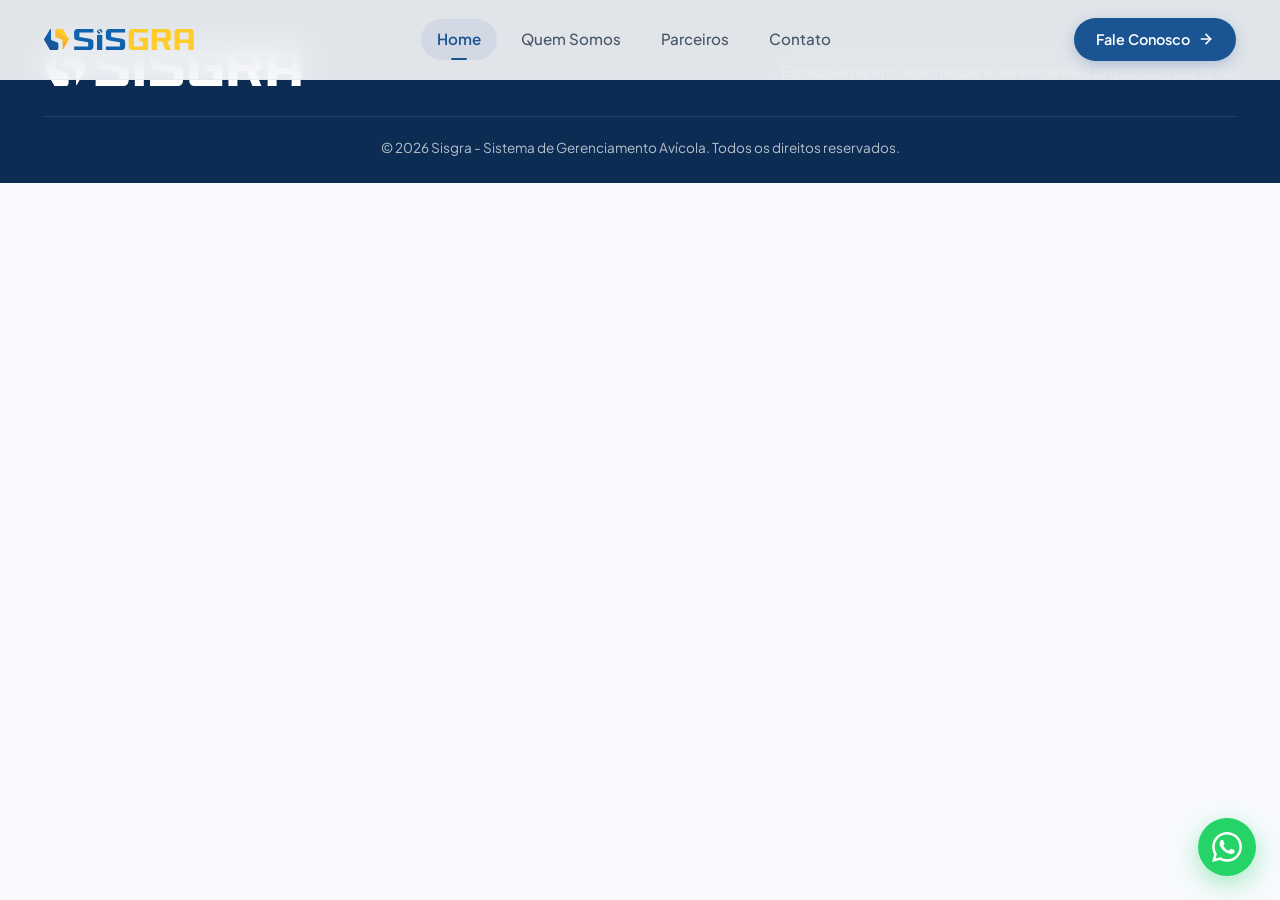
==== index.html @ ee150b65 "feat: initialize landing page with modular HTML sections, CSS styles, and assets" ====
<!DOCTYPE html>
<html lang="pt-BR">
<head>
  <meta charset="UTF-8">
  <meta name="viewport" content="width=device-width, initial-scale=1.0">
  
  <title>SISGRA | Software House - Sistema de Gerenciamento Avícola</title>
  <meta name="description" content="Há mais de 30 anos desenvolvendo soluções de software robustas, ágeis e especializadas para a gestão avícola e agronegócio.">
  
  <!-- Favicons Oficiais -->
  <link rel="icon" href="assets/images/favicon-150x150.png" sizes="32x32" type="image/png">
  <link rel="icon" href="assets/images/favicon-300x300.png" sizes="192x192" type="image/png">
  <link rel="apple-touch-icon" href="assets/images/favicon-300x300.png">
  
  <!-- Open Graph -->
  <meta property="og:title" content="SISGRA | Software House - Gestão Avícola Inteligente">
  <meta property="og:description" content="Sistemas especializados para controle de produção, finanças, NF-e e agronegócio com 30 anos de excelência.">
  <meta property="og:image" content="assets/images/logogrande_1.png">
  <meta property="og:type" content="website">

  <!-- ==========================================================================
       ESTILOS SEPARADOS POR SESSÃO
       ========================================================================== -->
  <link rel="stylesheet" href="css/global.css">
  <link rel="stylesheet" href="css/home.css">
  <link rel="stylesheet" href="css/quem-somos.css">
  <link rel="stylesheet" href="css/parceiros.css">
  <link rel="stylesheet" href="css/contato.css">
</head>
<body>

  <!-- ==========================================================================
       HEADER FIXO COM GLASSMORPHISM & NAVEGAÇÃO SCROLLSPY
       ========================================================================== -->
  <header class="site-header">
    <div class="container nav-container">
      <a href="#home" class="brand-logo" aria-label="Sisgra Início">
        <img src="assets/images/sisgra-2.svg" alt="Sisgra - Sistema de Gerenciamento Avícola">
      </a>

      <!-- Menu Principal (ScrollSpy Ativo) -->
      <nav aria-label="Navegação Principal">
        <ul class="nav-menu">
          <li><a href="#home" class="nav-link active">Home</a></li>
          <li><a href="#quem-somos" class="nav-link">Quem Somos</a></li>
          <li><a href="#parceiros" class="nav-link">Parceiros</a></li>
          <li><a href="#contato" class="nav-link">Contato</a></li>
        </ul>
      </nav>

      <!-- Ação Direta no Header -->
      <div class="nav-actions">
        <a href="#contato" class="btn-header-cta">
          <span>Fale Conosco</span>
          <svg width="16" height="16" viewBox="0 0 24 24" fill="none" stroke="currentColor" stroke-width="2.5" stroke-linecap="round" stroke-linejoin="round"><line x1="5" y1="12" x2="19" y2="12"></line><polyline points="12 5 19 12 12 19"></polyline></svg>
        </a>
      </div>

      <!-- Botão Menu Mobile -->
      <button class="menu-toggle" aria-label="Abrir Menu" aria-expanded="false">
        <span></span>
        <span></span>
        <span></span>
      </button>
    </div>
  </header>

  <!-- ==========================================================================
       AGREGADOR / ROUTER DE SESSÕES
       (O índice atua apenas como agregador. O conteúdo reside exclusivamente em html/)
       ========================================================================== -->
  <main id="router-app">
    <div data-route="home" data-src="html/home.html"></div>
    <div data-route="quem-somos" data-src="html/quem-somos.html"></div>
    <div data-route="parceiros" data-src="html/parceiros.html"></div>
    <div data-route="contato" data-src="html/contato.html"></div>
  </main>

  <!-- ==========================================================================
       FOOTER
       ========================================================================== -->
  <footer class="site-footer">
    <div class="container">
      <div class="footer-top">
        <div class="footer-logo">
          <img src="assets/images/sisgra-2.svg" alt="Sisgra Sistemas">
        </div>
        <div>
          <p>Especialistas em Sistemas para Gerenciamento Avícola desde 1992.</p>
        </div>
      </div>
      <div class="footer-bottom">
        <p>&copy; 2026 Sisgra - Sistema de Gerenciamento Avícola. Todos os direitos reservados.</p>
      </div>
    </div>
  </footer>

  <!-- ==========================================================================
       WIDGET FLUTUANTE WHATSAPP (Nativo & Leve)
       ========================================================================== -->
  <a href="https://wa.me/5514996851290?text=Ol%C3%A1%2C%20gostaria%20de%20saber%20mais%20sobre%20os%20sistemas%20da%20Sisgra!" 
     class="whatsapp-float" 
     target="_blank" 
     rel="noopener noreferrer" 
     aria-label="Falar no WhatsApp">
    <span class="whatsapp-tooltip">Fale com a Sisgra!</span>
    <svg viewBox="0 0 24 24"><path d="M.057 24l1.687-6.163c-1.041-1.804-1.588-3.849-1.587-5.946.003-6.556 5.338-11.891 11.893-11.891 3.181.001 6.167 1.24 8.413 3.488 2.245 2.248 3.481 5.236 3.48 8.414-.003 6.557-5.338 11.892-11.893 11.892-1.99-.001-3.951-.5-5.688-1.448l-6.305 1.654zm6.597-3.807c1.676.995 3.276 1.591 5.392 1.592 5.448 0 9.886-4.434 9.889-9.885.002-5.462-4.415-9.89-9.881-9.892-5.452 0-9.887 4.434-9.889 9.884-.001 2.225.651 3.891 1.746 5.634l-.999 3.648 3.742-.981zm11.387-5.464c-.074-.124-.272-.198-.57-.347-.297-.149-1.758-.868-2.031-.967-.272-.099-.47-.149-.669.149-.198.297-.768.967-.941 1.165-.173.198-.347.223-.644.074-.297-.149-1.255-.462-2.39-1.475-.883-.788-1.48-1.761-1.653-2.059-.173-.297-.018-.458.13-.606.134-.133.297-.347.446-.521.151-.172.2-.296.3-.495.099-.198.05-.372-.025-.521-.075-.148-.669-1.611-.916-2.206-.242-.579-.487-.501-.669-.51l-.57-.01c-.198 0-.52.074-.792.372s-1.04 1.016-1.04 2.479 1.065 2.876 1.213 3.074c.149.198 2.095 3.2 5.076 4.487.709.306 1.263.489 1.694.626.712.226 1.36.194 1.872.118.571-.085 1.758-.719 2.006-1.413.248-.695.248-1.29.173-1.414z"/></svg>
  </a>

  <!-- Script Agregador & Router Modular -->
  <script src="js/main.js"></script>
</body>
</html>
---- css/global.css ----
/* ==========================================================================
   SISGRA - CSS GLOBAL (Design System, Header, Footer, Utilitários)
   ========================================================================== */

@import url('https://fonts.googleapis.com/css2?family=Plus+Jakarta+Sans:wght@300;400;500;600;700;800&display=swap');

:root {
  /* Cores Oficiais Sisgra */
  --color-primary: #1A5493;
  --color-primary-dark: #0D2C54;
  --color-primary-light: #2575c7;
  --color-primary-soft: rgba(26, 84, 147, 0.08);
  --color-accent: #0088FF;
  --color-accent-glow: rgba(0, 136, 255, 0.25);
  
  /* Neutras */
  --color-bg: #F8FAFD;
  --color-bg-card: #FFFFFF;
  --color-bg-alt: #F1F5F9;
  --color-text-main: #0F172A;
  --color-text-muted: #475569;
  --color-text-light: #64748B;
  --color-border: #E2E8F0;
  --color-border-hover: #CBD5E1;

  /* Sucesso e Ações */
  --color-whatsapp: #25D366;
  --color-whatsapp-hover: #20BA5A;

  /* Tipografia & Espaçamento */
  --font-main: 'Plus Jakarta Sans', -apple-system, BlinkMacSystemFont, "Segoe UI", Roboto, sans-serif;
  --header-height: 80px;
  --radius-sm: 8px;
  --radius-md: 14px;
  --radius-lg: 20px;
  --radius-full: 9999px;

  /* Sombras */
  --shadow-sm: 0 2px 4px rgba(15, 23, 42, 0.04);
  --shadow-md: 0 8px 24px -4px rgba(15, 23, 42, 0.08), 0 2px 6px -1px rgba(15, 23, 42, 0.04);
  --shadow-lg: 0 20px 40px -8px rgba(13, 44, 84, 0.12), 0 4px 12px -2px rgba(13, 44, 84, 0.06);
  --shadow-hover: 0 24px 48px -12px rgba(26, 84, 147, 0.18);

  --transition: all 0.3s cubic-bezier(0.16, 1, 0.3, 1);
}

*, *::before, *::after {
  margin: 0;
  padding: 0;
  box-sizing: border-box;
}

html {
  scroll-behavior: smooth;
  font-family: var(--font-main);
  background-color: var(--color-bg);
  color: var(--color-text-main);
  -webkit-font-smoothing: antialiased;
  -moz-osx-font-smoothing: grayscale;
}

body {
  line-height: 1.6;
  overflow-x: hidden;
  position: relative;
  width: 100%;
}

.container {
  width: 100%;
  max-width: 1240px;
  margin: 0 auto;
  padding: 0 24px;
}

section[id] {
  scroll-margin-top: calc(var(--header-height) + 16px);
}

.section {
  padding: clamp(60px, 8vw, 100px) 0;
  position: relative;
}

.section-alt {
  background-color: var(--color-bg-alt);
}

.section-header {
  text-align: center;
  max-width: 680px;
  margin: 0 auto clamp(36px, 6vw, 60px);
}

.section-tag {
  display: inline-block;
  font-size: 0.85rem;
  font-weight: 700;
  color: var(--color-primary);
  text-transform: uppercase;
  letter-spacing: 0.08em;
  margin-bottom: 12px;
}

.section-title {
  font-size: clamp(1.8rem, 4vw, 2.5rem);
  font-weight: 800;
  color: var(--color-primary-dark);
  line-height: 1.2;
  margin-bottom: 16px;
  letter-spacing: -0.01em;
  word-break: break-word;
}

.section-subtitle {
  font-size: clamp(0.95rem, 2vw, 1.1rem);
  color: var(--color-text-muted);
}

/* Botões Globais */
.btn {
  display: inline-flex;
  align-items: center;
  justify-content: center;
  gap: 10px;
  padding: 14px 28px;
  font-size: 1rem;
  font-weight: 600;
  border-radius: var(--radius-md);
  text-decoration: none;
  cursor: pointer;
  transition: var(--transition);
  border: none;
}

.btn-primary {
  background: linear-gradient(135deg, var(--color-primary) 0%, var(--color-primary-light) 100%);
  color: #fff;
  box-shadow: 0 10px 24px -4px rgba(26, 84, 147, 0.4);
}

.btn-primary:hover {
  transform: translateY(-2px);
  box-shadow: 0 14px 30px -4px rgba(26, 84, 147, 0.5);
}

.btn-secondary {
  background: #FFFFFF;
  color: var(--color-primary-dark);
  border: 1px solid var(--color-border);
  box-shadow: var(--shadow-sm);
}

.btn-secondary:hover {
  border-color: var(--color-primary);
  color: var(--color-primary);
  transform: translateY(-2px);
  box-shadow: var(--shadow-md);
}

/* Header & Navbar Fixa */
.site-header {
  position: fixed;
  top: 0;
  left: 0;
  right: 0;
  height: var(--header-height);
  background: rgba(255, 255, 255, 0.88);
  backdrop-filter: blur(16px);
  -webkit-backdrop-filter: blur(16px);
  border-bottom: 1px solid rgba(226, 232, 240, 0.8);
  z-index: 1000;
  transition: var(--transition);
}

.site-header.scrolled {
  box-shadow: 0 8px 30px rgba(13, 44, 84, 0.08);
  background: rgba(255, 255, 255, 0.96);
}

.nav-container {
  display: flex;
  align-items: center;
  justify-content: space-between;
  height: 100%;
}

.brand-logo {
  display: flex;
  align-items: center;
  text-decoration: none;
  gap: 12px;
}

.brand-logo img {
  height: 40px;
  width: auto;
  max-width: 150px;
  object-fit: contain;
  transition: transform 0.2s ease;
}

.brand-logo:hover img {
  transform: scale(1.02);
}

.nav-menu {
  display: flex;
  align-items: center;
  list-style: none;
  gap: 8px;
}

.nav-link {
  display: block;
  padding: 8px 16px;
  font-size: 0.95rem;
  font-weight: 500;
  color: var(--color-text-muted);
  text-decoration: none;
  border-radius: var(--radius-full);
  transition: var(--transition);
  position: relative;
}

.nav-link:hover {
  color: var(--color-primary);
  background: var(--color-primary-soft);
}

.nav-link.active {
  color: var(--color-primary);
  background: var(--color-primary-soft);
  font-weight: 600;
}

.nav-link.active::after {
  content: '';
  position: absolute;
  bottom: 0px;
  left: 50%;
  transform: translateX(-50%);
  width: 16px;
  height: 2px;
  background: var(--color-primary);
  border-radius: 2px;
}

.nav-actions {
  display: flex;
  align-items: center;
  gap: 16px;
}

.btn-header-cta {
  display: inline-flex;
  align-items: center;
  gap: 8px;
  padding: 10px 22px;
  background: var(--color-primary);
  color: #fff;
  font-size: 0.9rem;
  font-weight: 600;
  text-decoration: none;
  border-radius: var(--radius-full);
  box-shadow: 0 4px 14px rgba(26, 84, 147, 0.25);
  transition: var(--transition);
}

.btn-header-cta:hover {
  background: var(--color-primary-dark);
  transform: translateY(-1px);
  box-shadow: 0 6px 20px rgba(26, 84, 147, 0.35);
}

/* Menu Toggle Mobile */
.menu-toggle {
  display: none;
  background: transparent;
  border: none;
  cursor: pointer;
  padding: 8px;
  flex-direction: column;
  gap: 5px;
  z-index: 1001;
}

.menu-toggle span {
  display: block;
  width: 24px;
  height: 2.5px;
  background-color: var(--color-primary-dark);
  border-radius: 2px;
  transition: var(--transition);
}

.menu-toggle.open span:nth-child(1) {
  transform: translateY(7.5px) rotate(45deg);
}
.menu-toggle.open span:nth-child(2) {
  opacity: 0;
}
.menu-toggle.open span:nth-child(3) {
  transform: translateY(-7.5px) rotate(-45deg);
}

/* Footer */
.site-footer {
  background: var(--color-primary-dark);
  color: rgba(255, 255, 255, 0.7);
  padding: 50px 0 24px;
  font-size: 0.9rem;
}

.footer-top {
  display: flex;
  flex-wrap: wrap;
  align-items: center;
  justify-content: space-between;
  padding-bottom: 24px;
  border-bottom: 1px solid rgba(255, 255, 255, 0.1);
  gap: 20px;
}

.footer-logo img {
  height: 36px;
  width: auto;
  filter: brightness(0) invert(1);
}

.footer-bottom {
  text-align: center;
  padding-top: 20px;
  font-size: 0.85rem;
}

/* Widget WhatsApp Flutuante */
.whatsapp-float {
  position: fixed;
  bottom: 24px;
  right: 24px;
  width: 58px;
  height: 58px;
  background-color: var(--color-whatsapp);
  color: #FFFFFF;
  border-radius: 50%;
  display: flex;
  align-items: center;
  justify-content: center;
  box-shadow: 0 8px 25px rgba(37, 211, 102, 0.4);
  z-index: 999;
  text-decoration: none;
  transition: var(--transition);
}

.whatsapp-float:hover {
  background-color: var(--color-whatsapp-hover);
  transform: scale(1.08) translateY(-2px);
  box-shadow: 0 12px 30px rgba(37, 211, 102, 0.5);
}

.whatsapp-float svg {
  width: 30px;
  height: 30px;
  fill: currentColor;
}

.whatsapp-tooltip {
  position: absolute;
  right: 70px;
  background: #FFFFFF;
  color: var(--color-text-main);
  padding: 8px 14px;
  border-radius: var(--radius-sm);
  font-size: 0.8rem;
  font-weight: 600;
  box-shadow: var(--shadow-md);
  white-space: nowrap;
  pointer-events: none;
  opacity: 0;
  transform: translateX(10px);
  transition: var(--transition);
}

.whatsapp-float:hover .whatsapp-tooltip {
  opacity: 1;
  transform: translateX(0);
}

/* Responsividade Global Header/Footer */
@media (max-width: 768px) {
  :root {
    --header-height: 70px;
  }
  .container {
    padding: 0 18px;
  }
  .menu-toggle {
    display: flex;
  }
  .nav-menu {
    position: fixed;
    top: var(--header-height);
    left: 0;
    right: 0;
    background: rgba(255, 255, 255, 0.98);
    backdrop-filter: blur(16px);
    -webkit-backdrop-filter: blur(16px);
    flex-direction: column;
    padding: 20px;
    box-shadow: var(--shadow-lg);
    border-bottom: 1px solid var(--color-border);
    transform: translateY(-150%);
    opacity: 0;
    pointer-events: none;
    transition: var(--transition);
  }
  .nav-menu.open {
    transform: translateY(0);
    opacity: 1;
    pointer-events: all;
  }
  .nav-link {
    width: 100%;
    text-align: center;
    padding: 12px;
    font-size: 1.05rem;
  }
  .nav-actions {
    display: none;
  }
  .footer-top {
    flex-direction: column;
    text-align: center;
    gap: 16px;
  }
}

@media (max-width: 480px) {
  .container {
    padding: 0 14px;
  }
  .whatsapp-float {
    width: 50px;
    height: 50px;
    bottom: 18px;
    right: 18px;
  }
  .whatsapp-float svg {
    width: 26px;
    height: 26px;
  }
  .whatsapp-tooltip {
    display: none;
  }
}
---- css/home.css ----
/* ==========================================================================
   SISGRA - SEÇÃO HOME / HERO (css/home.css)
   ========================================================================== */

.hero-section {
  position: relative;
  min-height: calc(100vh - var(--header-height));
  margin-top: var(--header-height);
  padding: 80px 0 100px;
  display: flex;
  align-items: center;
  background: 
    radial-gradient(circle at 10% 20%, rgba(26, 84, 147, 0.06) 0%, transparent 40%),
    radial-gradient(circle at 90% 80%, rgba(0, 136, 255, 0.05) 0%, transparent 50%),
    var(--color-bg);
  overflow: hidden;
}

.hero-grid {
  display: grid;
  grid-template-columns: 1.15fr 0.85fr;
  align-items: center;
  gap: 50px;
}

.hero-badge {
  display: inline-flex;
  align-items: center;
  gap: 8px;
  padding: 6px 16px;
  background: var(--color-primary-soft);
  border: 1px solid rgba(26, 84, 147, 0.15);
  border-radius: var(--radius-full);
  color: var(--color-primary);
  font-size: 0.85rem;
  font-weight: 600;
  margin-bottom: 24px;
}

.badge-dot {
  width: 8px;
  height: 8px;
  background: var(--color-accent);
  border-radius: 50%;
  box-shadow: 0 0 0 3px rgba(0, 136, 255, 0.3);
  animation: pulse-dot 2s infinite;
  flex-shrink: 0;
}

@keyframes pulse-dot {
  0% { transform: scale(0.95); box-shadow: 0 0 0 0 rgba(0, 136, 255, 0.5); }
  70% { transform: scale(1); box-shadow: 0 0 0 6px rgba(0, 136, 255, 0); }
  100% { transform: scale(0.95); box-shadow: 0 0 0 0 rgba(0, 136, 255, 0); }
}

.hero-title {
  font-size: clamp(2.2rem, 5vw, 3.5rem);
  font-weight: 800;
  line-height: 1.15;
  color: var(--color-primary-dark);
  margin-bottom: 20px;
  letter-spacing: -0.02em;
  word-break: break-word;
}

.hero-title .gradient-text {
  background: linear-gradient(135deg, var(--color-primary) 0%, var(--color-accent) 100%);
  -webkit-background-clip: text;
  -webkit-text-fill-color: transparent;
}

.hero-description {
  font-size: clamp(1rem, 2vw, 1.2rem);
  color: var(--color-text-muted);
  margin-bottom: 36px;
  max-width: 560px;
}

.hero-actions {
  display: flex;
  flex-wrap: wrap;
  align-items: center;
  gap: 16px;
  margin-bottom: 48px;
}

/* Stats no Hero */
.hero-stats {
  display: flex;
  align-items: center;
  gap: 36px;
  padding-top: 30px;
  border-top: 1px solid var(--color-border);
}

.stat-item {
  display: flex;
  flex-direction: column;
}

.stat-number {
  font-size: clamp(1.8rem, 3.5vw, 2.2rem);
  font-weight: 800;
  color: var(--color-primary);
  line-height: 1;
}

.stat-label {
  font-size: 0.85rem;
  color: var(--color-text-light);
  margin-top: 6px;
  font-weight: 500;
}

/* Hero Visual / Card Tecnológico */
.hero-visual {
  position: relative;
  display: flex;
  justify-content: center;
  width: 100%;
}

.hero-main-card {
  position: relative;
  background: #FFFFFF;
  border-radius: var(--radius-lg);
  padding: 24px;
  box-shadow: var(--shadow-lg);
  border: 1px solid var(--color-border);
  width: 100%;
  max-width: 480px;
  overflow: visible;
  transition: var(--transition);
}

.hero-main-card:hover {
  transform: translateY(-4px);
  box-shadow: var(--shadow-hover);
}

.card-header-bar {
  display: flex;
  align-items: center;
  justify-content: space-between;
  margin-bottom: 20px;
  padding-bottom: 14px;
  border-bottom: 1px solid var(--color-border);
}

.window-dots {
  display: flex;
  gap: 6px;
}

.window-dots span {
  width: 10px;
  height: 10px;
  border-radius: 50%;
  background: #E2E8F0;
}

.window-dots span:nth-child(1) { background: #FF5F56; }
.window-dots span:nth-child(2) { background: #FFBD2E; }
.window-dots span:nth-child(3) { background: #27C93F; }

.card-status-tag {
  font-size: 0.75rem;
  font-weight: 600;
  color: #10B981;
  background: rgba(16, 185, 129, 0.1);
  padding: 4px 10px;
  border-radius: var(--radius-full);
}

.card-content-preview {
  position: relative;
  border-radius: var(--radius-md);
  overflow: hidden;
  background: var(--color-primary-dark);
}

.card-content-preview img {
  width: 100%;
  height: auto;
  display: block;
  object-fit: cover;
  opacity: 0.95;
}

.card-floating-badge {
  position: absolute;
  bottom: -15px;
  right: -15px;
  background: #FFFFFF;
  border-radius: var(--radius-md);
  padding: 14px 20px;
  display: flex;
  align-items: center;
  gap: 12px;
  box-shadow: var(--shadow-md);
  border: 1px solid var(--color-border);
  z-index: 10;
}

.floating-icon {
  width: 40px;
  height: 40px;
  background: var(--color-primary-soft);
  color: var(--color-primary);
  display: flex;
  align-items: center;
  justify-content: center;
  border-radius: 10px;
  font-size: 1.2rem;
  flex-shrink: 0;
}

.floating-text strong {
  display: block;
  font-size: 0.9rem;
  color: var(--color-primary-dark);
}

.floating-text span {
  font-size: 0.75rem;
  color: var(--color-text-light);
}

/* Responsividade Home */
@media (max-width: 992px) {
  .hero-grid {
    grid-template-columns: 1fr;
    text-align: center;
    gap: 40px;
  }
  .hero-badge {
    margin-left: auto;
    margin-right: auto;
  }
  .hero-description {
    margin: 0 auto 32px;
  }
  .hero-actions {
    justify-content: center;
  }
  .hero-stats {
    justify-content: center;
  }
}

@media (max-width: 768px) {
  .hero-section {
    padding: 40px 0 60px;
  }
}

@media (max-width: 480px) {
  .hero-section {
    padding: 30px 0 50px;
  }
  .hero-title {
    font-size: 1.95rem;
  }
  .hero-badge {
    font-size: 0.78rem;
    padding: 5px 12px;
  }
  .hero-actions {
    flex-direction: column;
    width: 100%;
  }
  .hero-actions .btn {
    width: 100%;
  }
  .hero-stats {
    display: grid;
    grid-template-columns: 1fr 1fr;
    gap: 20px;
    padding-top: 24px;
  }
  .hero-stats .stat-item:nth-child(3) {
    grid-column: span 2;
  }
  .hero-main-card {
    padding: 16px;
  }
  .card-floating-badge {
    position: static;
    margin-top: 14px;
    width: 100%;
    box-shadow: var(--shadow-sm);
  }
}
---- css/quem-somos.css ----
/* ==========================================================================
   SISGRA - SEÇÃO QUEM SOMOS & TIMELINE (css/quem-somos.css)
   ========================================================================== */

.about-grid {
  display: grid;
  grid-template-columns: 1fr 1fr;
  align-items: center;
  gap: clamp(30px, 5vw, 60px);
  margin-bottom: clamp(40px, 6vw, 60px);
}

.about-image-wrapper {
  position: relative;
  width: 100%;
}

.about-image-card {
  position: relative;
  border-radius: var(--radius-lg);
  overflow: hidden;
  box-shadow: var(--shadow-lg);
  border: 4px solid #FFFFFF;
}

.about-image-card img {
  width: 100%;
  height: 480px;
  max-height: 500px;
  object-fit: cover;
  display: block;
}

.about-image-caption {
  position: absolute;
  bottom: 0;
  left: 0;
  right: 0;
  padding: 20px;
  background: linear-gradient(to top, rgba(13, 44, 84, 0.95), transparent);
  color: #fff;
  font-size: 0.85rem;
}

.about-text-content h3 {
  font-size: clamp(1.4rem, 3vw, 1.8rem);
  font-weight: 700;
  color: var(--color-primary-dark);
  margin-bottom: 20px;
}

.about-text-content p {
  color: var(--color-text-muted);
  font-size: 1.05rem;
  margin-bottom: 18px;
}

/* Timeline Interativa / Histórica */
.timeline-title {
  font-size: clamp(1.3rem, 3vw, 1.6rem);
  font-weight: 700;
  color: var(--color-primary-dark);
  margin-bottom: 36px;
  text-align: center;
}

.timeline-container {
  position: relative;
  max-width: 900px;
  margin: 0 auto;
  padding: 20px 0;
}

.timeline-container::before {
  content: '';
  position: absolute;
  top: 0;
  bottom: 0;
  left: 50%;
  transform: translateX(-50%);
  width: 3px;
  background: linear-gradient(to bottom, var(--color-primary), var(--color-accent));
}

.timeline-item {
  position: relative;
  width: 50%;
  padding: 20px 40px;
}

.timeline-item:nth-child(odd) {
  left: 0;
  text-align: right;
}

.timeline-item:nth-child(even) {
  left: 50%;
  text-align: left;
}

.timeline-dot {
  position: absolute;
  top: 30px;
  width: 18px;
  height: 18px;
  background: #FFFFFF;
  border: 4px solid var(--color-primary);
  border-radius: 50%;
  z-index: 2;
  box-shadow: 0 0 0 4px var(--color-primary-soft);
}

.timeline-item:nth-child(odd) .timeline-dot {
  right: -9px;
}

.timeline-item:nth-child(even) .timeline-dot {
  left: -9px;
}

.timeline-card {
  background: #FFFFFF;
  padding: 24px;
  border-radius: var(--radius-md);
  box-shadow: var(--shadow-md);
  border: 1px solid var(--color-border);
  transition: var(--transition);
}

.timeline-card:hover {
  transform: translateY(-3px);
  border-color: var(--color-primary-light);
  box-shadow: var(--shadow-hover);
}

.timeline-year {
  display: inline-block;
  font-weight: 800;
  font-size: 0.9rem;
  color: var(--color-primary);
  background: var(--color-primary-soft);
  padding: 4px 12px;
  border-radius: var(--radius-full);
  margin-bottom: 10px;
}

.badge-new {
  display: inline-block;
  font-size: 0.75rem;
  font-weight: 700;
  color: #FFFFFF;
  background: linear-gradient(135deg, #0088FF, #1A5493);
  padding: 3px 10px;
  border-radius: var(--radius-full);
  margin-left: 6px;
  text-transform: uppercase;
  letter-spacing: 0.04em;
}

.timeline-item.highlight .timeline-card {
  border: 2px solid var(--color-accent);
  background: linear-gradient(to bottom right, #FFFFFF, rgba(0, 136, 255, 0.03));
  box-shadow: 0 10px 30px rgba(0, 136, 255, 0.12);
}

.timeline-item.highlight .timeline-dot {
  border-color: var(--color-accent);
  box-shadow: 0 0 0 5px rgba(0, 136, 255, 0.25);
}

.timeline-card h4 {
  font-size: 1.15rem;
  color: var(--color-primary-dark);
  margin-bottom: 8px;
  font-weight: 700;
}

.timeline-card p {
  font-size: 0.9rem;
  color: var(--color-text-muted);
  line-height: 1.55;
}

/* Responsividade Quem Somos */
@media (max-width: 992px) {
  .about-grid {
    grid-template-columns: 1fr;
    gap: 36px;
  }
  .timeline-container::before {
    left: 20px;
  }
  .timeline-item {
    width: 100%;
    left: 0 !important;
    padding-left: 60px;
    padding-right: 16px;
    text-align: left !important;
  }
  .timeline-dot {
    left: 11px !important;
  }
  .timeline-item:nth-child(odd) .timeline-dot {
    right: auto !important;
  }
}

@media (max-width: 768px) {
  .about-image-card img {
    height: 320px;
  }
}

@media (max-width: 480px) {
  .timeline-item {
    padding-left: 45px;
    padding-right: 0;
  }
  .timeline-container::before {
    left: 12px;
  }
  .timeline-dot {
    left: 3px !important;
    width: 16px;
    height: 16px;
  }
  .timeline-card {
    padding: 18px 16px;
  }
}
---- css/parceiros.css ----
/* ==========================================================================
   SISGRA - SEÇÃO PARCEIROS & ECOSSISTEMA (css/parceiros.css)
   ========================================================================== */

.partners-grid {
  display: grid;
  grid-template-columns: repeat(auto-fit, minmax(240px, 1fr));
  gap: 24px;
  margin-bottom: 40px;
}

.partner-card {
  background: #FFFFFF;
  border: 1px solid var(--color-border);
  border-radius: var(--radius-md);
  padding: 32px 24px;
  display: flex;
  flex-direction: column;
  align-items: center;
  justify-content: center;
  text-align: center;
  box-shadow: var(--shadow-sm);
  transition: var(--transition);
}

.partner-card:hover {
  transform: translateY(-4px);
  border-color: var(--color-primary);
  box-shadow: var(--shadow-md);
}

.partner-icon {
  width: 56px;
  height: 56px;
  border-radius: 14px;
  background: var(--color-primary-soft);
  color: var(--color-primary);
  display: flex;
  align-items: center;
  justify-content: center;
  font-size: 1.5rem;
  margin-bottom: 16px;
  transition: var(--transition);
  flex-shrink: 0;
}

.partner-card:hover .partner-icon {
  background: var(--color-primary);
  color: #fff;
}

.partner-name {
  font-size: 1.1rem;
  font-weight: 700;
  color: var(--color-primary-dark);
  margin-bottom: 6px;
}

.partner-desc {
  font-size: 0.85rem;
  color: var(--color-text-light);
}

.partners-banner {
  background: linear-gradient(135deg, var(--color-primary-dark) 0%, var(--color-primary) 100%);
  border-radius: var(--radius-lg);
  padding: clamp(28px, 5vw, 40px);
  color: #FFFFFF;
  display: flex;
  align-items: center;
  justify-content: space-between;
  box-shadow: var(--shadow-lg);
  gap: 24px;
}

.partners-banner-content h4 {
  font-size: clamp(1.2rem, 3vw, 1.4rem);
  font-weight: 700;
  margin-bottom: 8px;
}

.partners-banner-content p {
  color: rgba(255, 255, 255, 0.85);
  font-size: 0.95rem;
  max-width: 600px;
}

/* Responsividade Parceiros */
@media (max-width: 768px) {
  .partners-banner {
    flex-direction: column;
    text-align: center;
    gap: 20px;
  }
  .partners-banner a {
    width: 100%;
  }
}
---- css/contato.css ----
/* ==========================================================================
   SISGRA - SEÇÃO CONTATO & REDES SOCIAIS (css/contato.css)
   ========================================================================== */

.contact-grid {
  display: grid;
  grid-template-columns: 1fr 1.2fr;
  gap: clamp(30px, 5vw, 50px);
}

.contact-info {
  display: flex;
  flex-direction: column;
  gap: 20px;
}

.contact-card {
  background: #FFFFFF;
  border: 1px solid var(--color-border);
  border-radius: var(--radius-md);
  padding: 22px;
  display: flex;
  align-items: flex-start;
  gap: 16px;
  box-shadow: var(--shadow-sm);
  transition: var(--transition);
}

.contact-card:hover {
  border-color: var(--color-primary-light);
  transform: translateY(-2px);
  box-shadow: var(--shadow-md);
}

.contact-card-icon {
  width: 48px;
  height: 48px;
  border-radius: 12px;
  background: var(--color-primary-soft);
  color: var(--color-primary);
  display: flex;
  align-items: center;
  justify-content: center;
  font-size: 1.3rem;
  flex-shrink: 0;
}

.contact-card-icon.whatsapp {
  background: rgba(37, 211, 102, 0.12);
  color: var(--color-whatsapp);
}

.contact-card-info h4 {
  font-size: 1rem;
  font-weight: 700;
  color: var(--color-primary-dark);
  margin-bottom: 4px;
}

.contact-card-info p {
  font-size: 0.9rem;
  color: var(--color-text-muted);
  margin-bottom: 6px;
}

.contact-card-info a {
  font-size: 0.95rem;
  font-weight: 600;
  color: var(--color-primary);
  text-decoration: none;
  transition: color 0.2s ease;
  word-break: break-all;
}

.contact-card-info a:hover {
  text-decoration: underline;
}

/* Social Media Icons */
.social-links-title {
  font-size: 1rem;
  font-weight: 700;
  color: var(--color-primary-dark);
  margin-top: 10px;
  margin-bottom: 12px;
}

.social-links {
  display: flex;
  flex-wrap: wrap;
  gap: 12px;
}

.social-btn {
  width: 44px;
  height: 44px;
  border-radius: 12px;
  background: #FFFFFF;
  border: 1px solid var(--color-border);
  color: var(--color-primary-dark);
  display: flex;
  align-items: center;
  justify-content: center;
  font-size: 1.2rem;
  text-decoration: none;
  transition: var(--transition);
  box-shadow: var(--shadow-sm);
}

.social-btn:hover {
  background: var(--color-primary);
  color: #fff;
  border-color: var(--color-primary);
  transform: translateY(-2px);
}

/* Formulário de Contato Moderno */
.contact-form-container {
  background: #FFFFFF;
  border-radius: var(--radius-lg);
  padding: clamp(24px, 5vw, 40px);
  border: 1px solid var(--color-border);
  box-shadow: var(--shadow-lg);
}

.contact-form-container h3 {
  font-size: clamp(1.3rem, 3vw, 1.6rem);
  font-weight: 800;
  color: var(--color-primary-dark);
  margin-bottom: 8px;
}

.contact-form-container p {
  font-size: 0.95rem;
  color: var(--color-text-muted);
  margin-bottom: 24px;
}

.form-group {
  margin-bottom: 18px;
}

.form-label {
  display: block;
  font-size: 0.85rem;
  font-weight: 600;
  color: var(--color-text-main);
  margin-bottom: 8px;
}

.form-input, .form-textarea, .form-select {
  width: 100%;
  padding: 12px 16px;
  font-family: var(--font-main);
  font-size: 16px;
  color: var(--color-text-main);
  background: #F8FAFD;
  border: 1px solid var(--color-border);
  border-radius: var(--radius-sm);
  transition: var(--transition);
  outline: none;
}

.form-input:focus, .form-textarea:focus, .form-select:focus {
  background: #FFFFFF;
  border-color: var(--color-primary);
  box-shadow: 0 0 0 3px rgba(26, 84, 147, 0.12);
}

.form-textarea {
  resize: vertical;
  min-height: 110px;
}

.btn-submit {
  width: 100%;
  padding: 14px;
  background: linear-gradient(135deg, var(--color-primary) 0%, var(--color-primary-light) 100%);
  color: #fff;
  font-weight: 700;
  border-radius: var(--radius-md);
  border: none;
  cursor: pointer;
  transition: var(--transition);
  display: flex;
  align-items: center;
  justify-content: center;
  gap: 8px;
  font-size: 1rem;
}

.btn-submit:hover {
  background: var(--color-primary-dark);
  box-shadow: 0 8px 24px rgba(26, 84, 147, 0.3);
}

/* Responsividade Contato */
@media (max-width: 992px) {
  .contact-grid {
    grid-template-columns: 1fr;
    gap: 36px;
  }
}

@media (max-width: 480px) {
  .contact-card {
    flex-direction: column;
    align-items: flex-start;
  }
  .contact-form-container {
    padding: 20px 16px;
  }
}
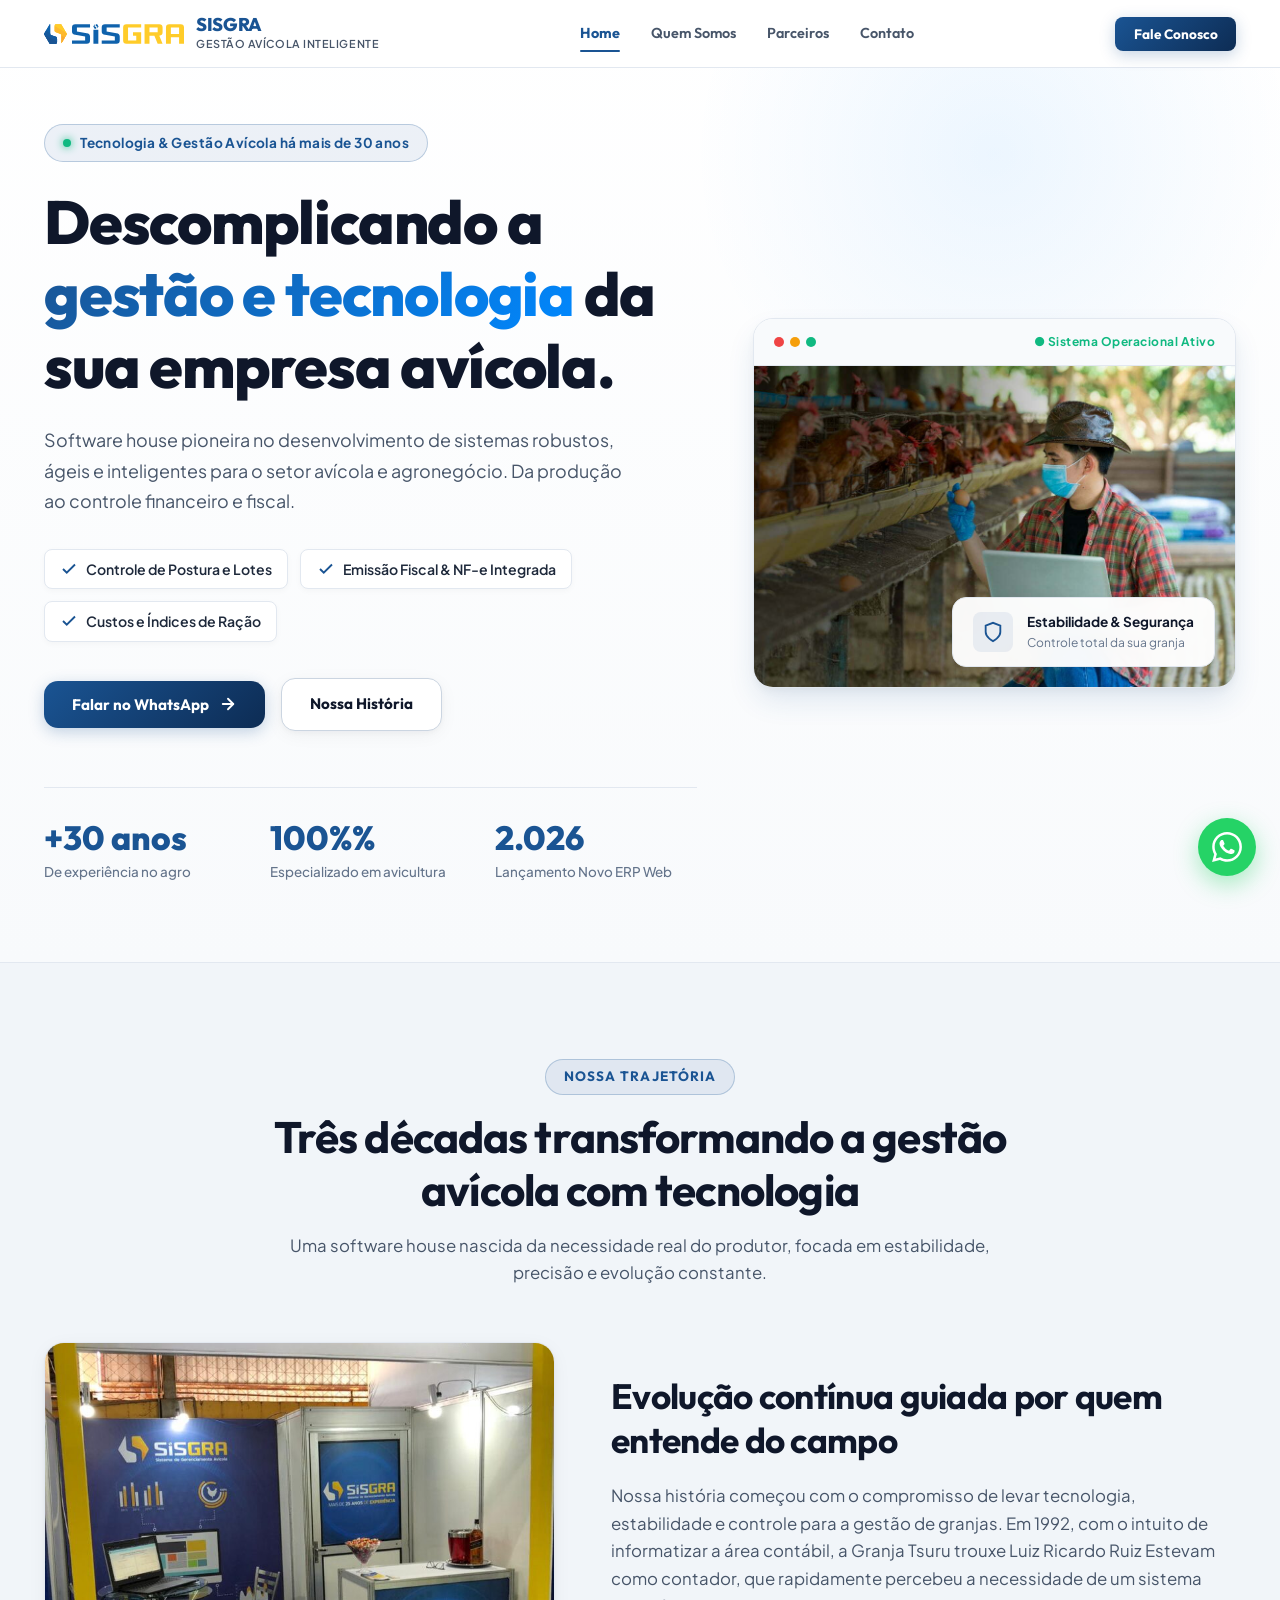
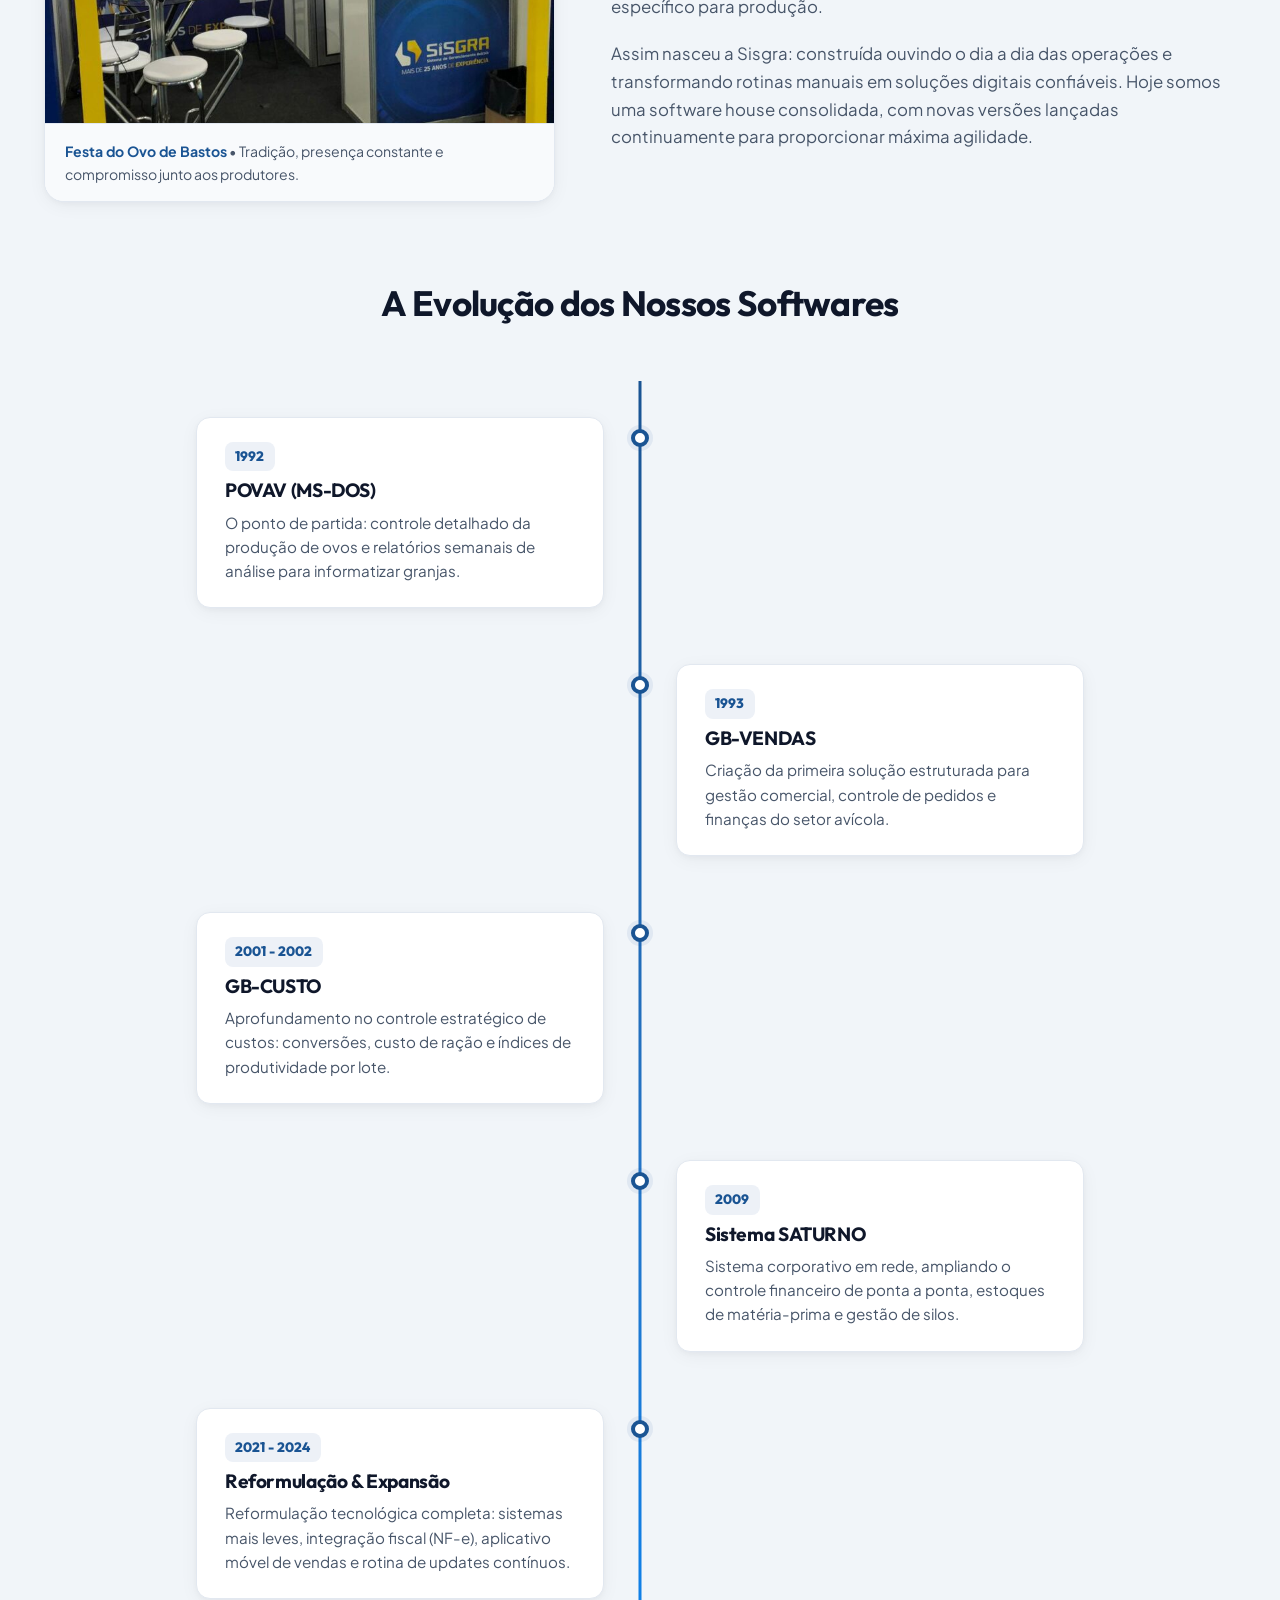
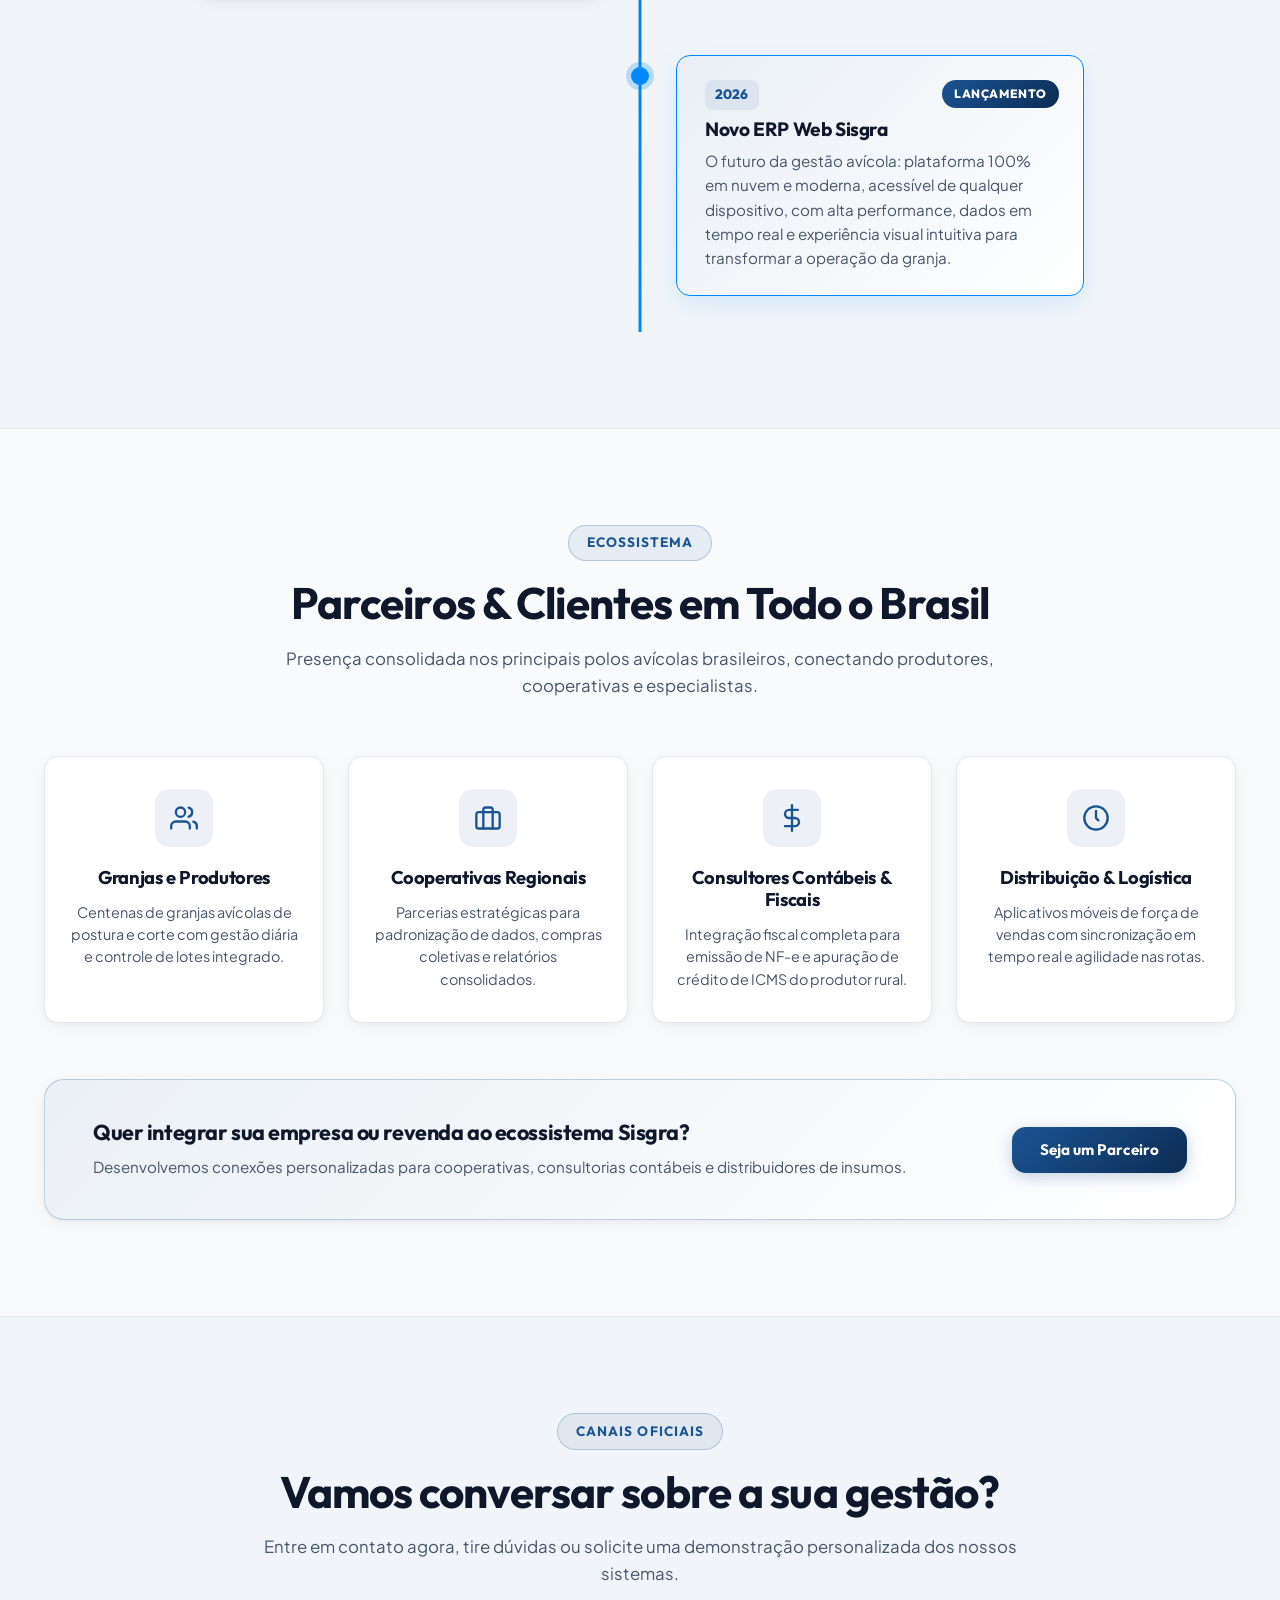
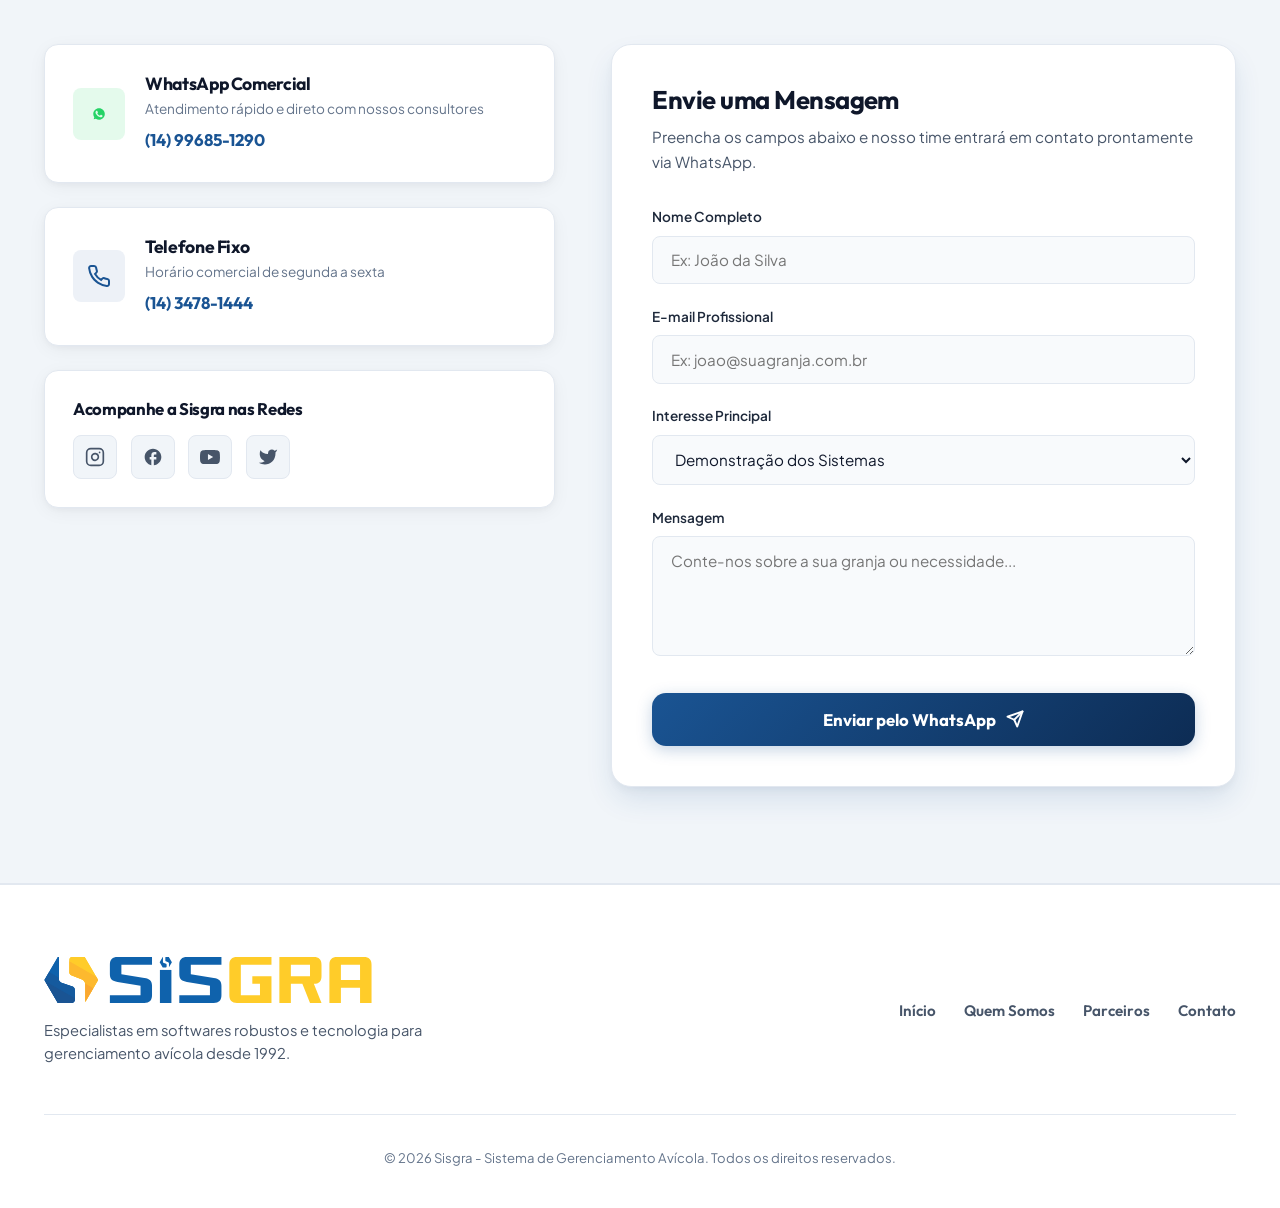
==== commit 147719cf: "refactor: restructure landing page architecture by removing dynamic HTML templates and adding modula" ====
--- a/index.html
+++ b/index.html
@@ -1,46 +1,54 @@
 <!DOCTYPE html>
 <html lang="pt-BR">
+
 <head>
   <meta charset="UTF-8">
   <meta name="viewport" content="width=device-width, initial-scale=1.0">
   
   <title>SISGRA | Software House - Sistema de Gerenciamento Avícola</title>
   <meta name="description" content="Há mais de 30 anos desenvolvendo soluções de software robustas, ágeis e especializadas para a gestão avícola e agronegócio.">
-  
-  <!-- Favicons Oficiais -->
-  <link rel="icon" href="assets/images/favicon-150x150.png" sizes="32x32" type="image/png">
-  <link rel="icon" href="assets/images/favicon-300x300.png" sizes="192x192" type="image/png">
-  <link rel="apple-touch-icon" href="assets/images/favicon-300x300.png">
-  
-  <!-- Open Graph -->
-  <meta property="og:title" content="SISGRA | Software House - Gestão Avícola Inteligente">
-  <meta property="og:description" content="Sistemas especializados para controle de produção, finanças, NF-e e agronegócio com 30 anos de excelência.">
-  <meta property="og:image" content="assets/images/logogrande_1.png">
-  <meta property="og:type" content="website">
-
-  <!-- ==========================================================================
-       ESTILOS SEPARADOS POR SESSÃO
-       ========================================================================== -->
-  <link rel="stylesheet" href="css/global.css">
+
+  <!-- Google Fonts -->
+  <link rel="preconnect" href="https://fonts.googleapis.com">
+  <link rel="preconnect" href="https://fonts.gstatic.com" crossorigin>
+  <link href="https://fonts.googleapis.com/css2?family=Outfit:wght@500;600;700;800;900&family=Plus+Jakarta+Sans:wght@400;500;600;700&display=swap" rel="stylesheet">
+
+  <!-- Stylesheets Separados por Sessão (Padrão leleo_monteiro_lp) -->
+  <link rel="stylesheet" href="css/variables.css">
+  <link rel="stylesheet" href="css/elements.css">
+  <link rel="stylesheet" href="css/common.css">
+  <link rel="stylesheet" href="css/menu.css">
   <link rel="stylesheet" href="css/home.css">
   <link rel="stylesheet" href="css/quem-somos.css">
   <link rel="stylesheet" href="css/parceiros.css">
   <link rel="stylesheet" href="css/contato.css">
+  <link rel="stylesheet" href="css/footer.css">
+  <link rel="stylesheet" href="css/floating-widgets.css">
+
+  <!-- Favicons Oficiais -->
+  <link rel="icon" href="assets/images/favicon-150x150.png" type="image/png">
+  <link rel="icon" href="assets/images/favicon-300x300.png" type="image/png">
+
+  <!-- Scripts & Controllers -->
+  <script src="./controller/floating-widgets.js" defer></script>
+  <script src="./controller/contato.js" defer></script>
+  <script src="./index.js" defer></script>
 </head>
+
 <body>
-
-  <!-- ==========================================================================
-       HEADER FIXO COM GLASSMORPHISM & NAVEGAÇÃO SCROLLSPY
-       ========================================================================== -->
+  <!-- Header Navigation -->
   <header class="site-header">
-    <div class="container nav-container">
-      <a href="#home" class="brand-logo" aria-label="Sisgra Início">
-        <img src="assets/images/sisgra-2.svg" alt="Sisgra - Sistema de Gerenciamento Avícola">
+    <div class="container navbar-container">
+      <a href="#home" class="brand-link">
+        <img src="assets/images/sisgra-2.svg" alt="Sisgra Logo" class="brand-logo">
+        <div class="brand-text">
+          <span class="brand-name">SISGRA</span>
+          <span class="brand-title">Gestão Avícola Inteligente</span>
+        </div>
       </a>
 
-      <!-- Menu Principal (ScrollSpy Ativo) -->
-      <nav aria-label="Navegação Principal">
-        <ul class="nav-menu">
+      <nav class="desktop-nav">
+        <ul class="nav-list">
           <li><a href="#home" class="nav-link active">Home</a></li>
           <li><a href="#quem-somos" class="nav-link">Quem Somos</a></li>
           <li><a href="#parceiros" class="nav-link">Parceiros</a></li>
@@ -48,66 +56,426 @@
         </ul>
       </nav>
 
-      <!-- Ação Direta no Header -->
       <div class="nav-actions">
-        <a href="#contato" class="btn-header-cta">
+        <button class="btn btn-primary header-cta pulse-cta" onclick="openWhatsapp('Olá Sisgra, vim pelo menu do site e gostaria de falar com a equipe!')">
           <span>Fale Conosco</span>
-          <svg width="16" height="16" viewBox="0 0 24 24" fill="none" stroke="currentColor" stroke-width="2.5" stroke-linecap="round" stroke-linejoin="round"><line x1="5" y1="12" x2="19" y2="12"></line><polyline points="12 5 19 12 12 19"></polyline></svg>
-        </a>
-      </div>
-
-      <!-- Botão Menu Mobile -->
-      <button class="menu-toggle" aria-label="Abrir Menu" aria-expanded="false">
-        <span></span>
-        <span></span>
-        <span></span>
-      </button>
+        </button>
+
+        <button id="menuToggleBtn" class="menu-toggle-btn" aria-label="Abrir Menu">
+          <span></span>
+          <span></span>
+          <span></span>
+        </button>
+      </div>
     </div>
   </header>
 
-  <!-- ==========================================================================
-       AGREGADOR / ROUTER DE SESSÕES
-       (O índice atua apenas como agregador. O conteúdo reside exclusivamente em html/)
-       ========================================================================== -->
-  <main id="router-app">
-    <div data-route="home" data-src="html/home.html"></div>
-    <div data-route="quem-somos" data-src="html/quem-somos.html"></div>
-    <div data-route="parceiros" data-src="html/parceiros.html"></div>
-    <div data-route="contato" data-src="html/contato.html"></div>
+  <!-- Mobile Drawer & Backdrop -->
+  <div id="drawerBackdrop" class="drawer-backdrop"></div>
+  <aside id="mobileDrawer" class="mobile-drawer">
+    <div>
+      <div class="brand-link" style="margin-bottom: 2rem;">
+        <img src="assets/images/sisgra-2.svg" alt="Sisgra Logo" class="brand-logo">
+        <div class="brand-text">
+          <span class="brand-name">SISGRA</span>
+          <span class="brand-title">Gestão Avícola Inteligente</span>
+        </div>
+      </div>
+
+      <ul class="mobile-nav-list">
+        <li><a href="#home" class="mobile-nav-link">Início</a></li>
+        <li><a href="#quem-somos" class="mobile-nav-link">Quem Somos</a></li>
+        <li><a href="#parceiros" class="mobile-nav-link">Parceiros</a></li>
+        <li><a href="#contato" class="mobile-nav-link">Fale Conosco</a></li>
+      </ul>
+    </div>
+
+    <div class="mobile-drawer-footer">
+      <button class="btn btn-primary" style="width: 100%;" onclick="openWhatsapp('Olá Sisgra, vim pelo menu mobile do site!')">
+        <span>Falar no WhatsApp</span>
+      </button>
+
+      <div class="mobile-socials">
+        <a href="javascript:void(0)" onclick="openInstagram()" class="mobile-social-icon" title="Instagram">
+          <svg width="20" height="20" viewBox="0 0 24 24" fill="none" stroke="currentColor" stroke-width="2" stroke-linecap="round" stroke-linejoin="round"><rect x="2" y="2" width="20" height="20" rx="5" ry="5"></rect><path d="M16 11.37A4 4 0 1 1 12.63 8 4 4 0 0 1 16 11.37z"></path><line x1="17.5" y1="6.5" x2="17.51" y2="6.5"></line></svg>
+        </a>
+        <a href="javascript:void(0)" onclick="openFacebook()" class="mobile-social-icon" title="Facebook">
+          <svg width="20" height="20" viewBox="0 0 24 24" fill="currentColor"><path d="M22 12c0-5.52-4.48-10-10-10S2 6.48 2 12c0 4.84 3.44 8.87 8 9.8V15H8v-3h2V9.5C10 7.57 11.57 6 13.5 6H16v3h-2c-.55 0-1 .45-1 1v2h3v3h-3v6.95C18.05 21.45 22 17.19 22 12z"/></svg>
+        </a>
+        <a href="javascript:void(0)" onclick="openYoutube()" class="mobile-social-icon" title="YouTube">
+          <svg width="20" height="20" viewBox="0 0 24 24" fill="currentColor"><path d="M23.498 6.186a3.016 3.016 0 0 0-2.122-2.136C19.505 3.545 12 3.545 12 3.545s-7.505 0-9.377.505A3.017 3.017 0 0 0 .502 6.186C0 8.07 0 12 0 12s0 3.93.502 5.814a3.016 3.016 0 0 0 2.122 2.136c1.871.505 9.376.505 9.376.505s7.505 0 9.377-.505a3.015 3.015 0 0 0 2.122-2.136C24 15.93 24 12 24 12s0-3.93-.502-5.814zM9.545 15.568V8.432L15.818 12l-6.273 3.568z"/></svg>
+        </a>
+      </div>
+    </div>
+  </aside>
+
+  <!-- Main Content -->
+  <main>
+    <!-- Hero Section -->
+    <section id="home" class="hero-section">
+      <div class="hero-backdrop"></div>
+
+      <div class="container hero-grid">
+        <div class="hero-content reveal-fade-up">
+          <div class="hero-badge">
+            <span class="badge-dot"></span>
+            <span>Tecnologia & Gestão Avícola há mais de 30 anos</span>
+          </div>
+
+          <h1 class="hero-title">
+            Descomplicando a <span class="gradient-text">gestão e tecnologia</span> da sua empresa avícola.
+          </h1>
+
+          <p class="hero-subtitle">
+            Software house pioneira no desenvolvimento de sistemas robustos, ágeis e inteligentes para o setor avícola e agronegócio. Da produção ao controle financeiro e fiscal.
+          </p>
+
+          <div class="hero-highlights">
+            <div class="highlight-chip">
+              <svg width="18" height="18" viewBox="0 0 24 24" fill="none" stroke="currentColor" stroke-width="2.5"><polyline points="20 6 9 17 4 12"></polyline></svg>
+              <span>Controle de Postura e Lotes</span>
+            </div>
+            <div class="highlight-chip">
+              <svg width="18" height="18" viewBox="0 0 24 24" fill="none" stroke="currentColor" stroke-width="2.5"><polyline points="20 6 9 17 4 12"></polyline></svg>
+              <span>Emissão Fiscal & NF-e Integrada</span>
+            </div>
+            <div class="highlight-chip">
+              <svg width="18" height="18" viewBox="0 0 24 24" fill="none" stroke="currentColor" stroke-width="2.5"><polyline points="20 6 9 17 4 12"></polyline></svg>
+              <span>Custos e Índices de Ração</span>
+            </div>
+          </div>
+
+          <div class="hero-actions">
+            <button class="btn btn-primary hero-btn pulse-cta" onclick="openWhatsapp('Olá Sisgra, gostaria de conhecer as soluções para minha granja!')">
+              <span>Falar no WhatsApp</span>
+              <svg width="18" height="18" viewBox="0 0 24 24" fill="none" stroke="currentColor" stroke-width="2.5" stroke-linecap="round" stroke-linejoin="round"><line x1="5" y1="12" x2="19" y2="12"></line><polyline points="12 5 19 12 12 19"></polyline></svg>
+            </button>
+
+            <a href="#quem-somos" class="btn btn-secondary">
+              <span>Nossa História</span>
+            </a>
+          </div>
+
+          <div class="hero-stats">
+            <div class="stat-item">
+              <span class="stat-number count-up" data-final-value="30" data-prefix="+" data-suffix=" anos">+30 anos</span>
+              <span class="stat-label">De experiência no agro</span>
+            </div>
+            <div class="stat-item">
+              <span class="stat-number count-up" data-final-value="100" data-percentage="" data-suffix="%">100%</span>
+              <span class="stat-label">Especializado em avicultura</span>
+            </div>
+            <div class="stat-item">
+              <span class="stat-number count-up" data-final-value="2026" data-prefix="" data-suffix="">2026</span>
+              <span class="stat-label">Lançamento Novo ERP Web</span>
+            </div>
+          </div>
+        </div>
+
+        <div class="hero-visual reveal-slide-right">
+          <div class="hero-main-card">
+            <div class="card-header-bar">
+              <div class="window-dots">
+                <span></span>
+                <span></span>
+                <span></span>
+              </div>
+              <span class="card-status-tag">● Sistema Operacional Ativo</span>
+            </div>
+
+            <div class="card-content-preview">
+              <img src="assets/images/01sombra.jpg" alt="Sisgra - Gestão Avícola Inteligente" loading="lazy">
+            </div>
+
+            <div class="card-floating-badge">
+              <div class="floating-icon">
+                <svg width="22" height="22" viewBox="0 0 24 24" fill="none" stroke="currentColor" stroke-width="2"><path d="M12 22s8-4 8-10V5l-8-3-8 3v7c0 6 8 10 8 10z"></path></svg>
+              </div>
+              <div class="floating-text">
+                <strong>Estabilidade & Segurança</strong>
+                <span>Controle total da sua granja</span>
+              </div>
+            </div>
+          </div>
+        </div>
+      </div>
+    </section>
+
+    <!-- Quem Somos & Linha do Tempo Histórica -->
+    <section id="quem-somos" class="section section-alt">
+      <div class="container">
+        <div class="section-header reveal-fade-up">
+          <span class="section-tag">Nossa Trajetória</span>
+          <h2 class="section-title">Três décadas transformando a gestão avícola com tecnologia</h2>
+          <p class="section-subtitle">
+            Uma software house nascida da necessidade real do produtor, focada em estabilidade, precisão e evolução constante.
+          </p>
+        </div>
+
+        <div class="about-grid reveal-fade-up">
+          <div class="about-image-wrapper">
+            <div class="about-image-card">
+              <img src="assets/images/Sisgrafestadoovobastos2020-768x1024.jpeg" alt="Sisgra na Festa do Ovo de Bastos" loading="lazy">
+              <div class="about-image-caption">
+                <strong>Festa do Ovo de Bastos</strong> • Tradição, presença constante e compromisso junto aos produtores.
+              </div>
+            </div>
+          </div>
+
+          <div class="about-text-content">
+            <h3>Evolução contínua guiada por quem entende do campo</h3>
+            <p>
+              Nossa história começou com o compromisso de levar tecnologia, estabilidade e controle para a gestão de granjas. Em 1992, com o intuito de informatizar a área contábil, a Granja Tsuru trouxe Luiz Ricardo Ruiz Estevam como contador, que rapidamente percebeu a necessidade de um sistema específico para produção.
+            </p>
+            <p>
+              Assim nasceu a Sisgra: construída ouvindo o dia a dia das operações e transformando rotinas manuais em soluções digitais confiáveis. Hoje somos uma software house consolidada, com novas versões lançadas continuamente para proporcionar máxima agilidade.
+            </p>
+          </div>
+        </div>
+
+        <h3 class="timeline-title reveal-fade-up">A Evolução dos Nossos Softwares</h3>
+
+        <div class="timeline-container reveal-fade-up">
+          <div class="timeline-item">
+            <div class="timeline-dot"></div>
+            <div class="timeline-card">
+              <span class="timeline-year">1992</span>
+              <h4>POVAV (MS-DOS)</h4>
+              <p>O ponto de partida: controle detalhado da produção de ovos e relatórios semanais de análise para informatizar granjas.</p>
+            </div>
+          </div>
+
+          <div class="timeline-item">
+            <div class="timeline-dot"></div>
+            <div class="timeline-card">
+              <span class="timeline-year">1993</span>
+              <h4>GB-VENDAS</h4>
+              <p>Criação da primeira solução estruturada para gestão comercial, controle de pedidos e finanças do setor avícola.</p>
+            </div>
+          </div>
+
+          <div class="timeline-item">
+            <div class="timeline-dot"></div>
+            <div class="timeline-card">
+              <span class="timeline-year">2001 - 2002</span>
+              <h4>GB-CUSTO</h4>
+              <p>Aprofundamento no controle estratégico de custos: conversões, custo de ração e índices de produtividade por lote.</p>
+            </div>
+          </div>
+
+          <div class="timeline-item">
+            <div class="timeline-dot"></div>
+            <div class="timeline-card">
+              <span class="timeline-year">2009</span>
+              <h4>Sistema SATURNO</h4>
+              <p>Sistema corporativo em rede, ampliando o controle financeiro de ponta a ponta, estoques de matéria-prima e gestão de silos.</p>
+            </div>
+          </div>
+
+          <div class="timeline-item">
+            <div class="timeline-dot"></div>
+            <div class="timeline-card">
+              <span class="timeline-year">2021 - 2024</span>
+              <h4>Reformulação & Expansão</h4>
+              <p>Reformulação tecnológica completa: sistemas mais leves, integração fiscal (NF-e), aplicativo móvel de vendas e rotina de updates contínuos.</p>
+            </div>
+          </div>
+
+          <div class="timeline-item highlight">
+            <div class="timeline-dot"></div>
+            <div class="timeline-card">
+              <span class="timeline-year">2026</span>
+              <span class="badge-new">Lançamento</span>
+              <h4>Novo ERP Web Sisgra</h4>
+              <p>O futuro da gestão avícola: plataforma 100% em nuvem e moderna, acessível de qualquer dispositivo, com alta performance, dados em tempo real e experiência visual intuitiva para transformar a operação da granja.</p>
+            </div>
+          </div>
+        </div>
+      </div>
+    </section>
+
+    <!-- Parceiros & Ecossistema -->
+    <section id="parceiros" class="section">
+      <div class="container">
+        <div class="section-header reveal-fade-up">
+          <span class="section-tag">Ecossistema</span>
+          <h2 class="section-title">Parceiros & Clientes em Todo o Brasil</h2>
+          <p class="section-subtitle">
+            Presença consolidada nos principais polos avícolas brasileiros, conectando produtores, cooperativas e especialistas.
+          </p>
+        </div>
+
+        <div class="partners-grid reveal-fade-up">
+          <div class="partner-card">
+            <div class="partner-icon">
+              <svg width="28" height="28" viewBox="0 0 24 24" fill="none" stroke="currentColor" stroke-width="2" stroke-linecap="round" stroke-linejoin="round"><path d="M17 21v-2a4 4 0 0 0-4-4H5a4 4 0 0 0-4 4v2"></path><circle cx="9" cy="7" r="4"></circle><path d="M23 21v-2a4 4 0 0 0-3-3.87"></path><path d="M16 3.13a4 4 0 0 1 0 7.75"></path></svg>
+            </div>
+            <h4 class="partner-name">Granjas e Produtores</h4>
+            <p class="partner-desc">Centenas de granjas avícolas de postura e corte com gestão diária e controle de lotes integrado.</p>
+          </div>
+
+          <div class="partner-card">
+            <div class="partner-icon">
+              <svg width="28" height="28" viewBox="0 0 24 24" fill="none" stroke="currentColor" stroke-width="2" stroke-linecap="round" stroke-linejoin="round"><rect x="2" y="7" width="20" height="14" rx="2" ry="2"></rect><path d="M16 21V5a2 2 0 0 0-2-2h-4a2 2 0 0 0-2 2v16"></path></svg>
+            </div>
+            <h4 class="partner-name">Cooperativas Regionais</h4>
+            <p class="partner-desc">Parcerias estratégicas para padronização de dados, compras coletivas e relatórios consolidados.</p>
+          </div>
+
+          <div class="partner-card">
+            <div class="partner-icon">
+              <svg width="28" height="28" viewBox="0 0 24 24" fill="none" stroke="currentColor" stroke-width="2" stroke-linecap="round" stroke-linejoin="round"><line x1="12" y1="1" x2="12" y2="23"></line><path d="M17 5H9.5a3.5 3.5 0 0 0 0 7h5a3.5 3.5 0 0 1 0 7H6"></path></svg>
+            </div>
+            <h4 class="partner-name">Consultores Contábeis & Fiscais</h4>
+            <p class="partner-desc">Integração fiscal completa para emissão de NF-e e apuração de crédito de ICMS do produtor rural.</p>
+          </div>
+
+          <div class="partner-card">
+            <div class="partner-icon">
+              <svg width="28" height="28" viewBox="0 0 24 24" fill="none" stroke="currentColor" stroke-width="2" stroke-linecap="round" stroke-linejoin="round"><circle cx="12" cy="12" r="10"></circle><polyline points="12 6 12 12 14 14"></polyline></svg>
+            </div>
+            <h4 class="partner-name">Distribuição & Logística</h4>
+            <p class="partner-desc">Aplicativos móveis de força de vendas com sincronização em tempo real e agilidade nas rotas.</p>
+          </div>
+        </div>
+
+        <div class="partners-banner reveal-fade-up">
+          <div class="partners-banner-content">
+            <h4>Quer integrar sua empresa ou revenda ao ecossistema Sisgra?</h4>
+            <p>Desenvolvemos conexões personalizadas para cooperativas, consultorias contábeis e distribuidores de insumos.</p>
+          </div>
+          <button class="btn btn-primary" onclick="openWhatsapp('Olá Sisgra, tenho interesse em ser um parceiro comercial!')">
+            <span>Seja um Parceiro</span>
+          </button>
+        </div>
+      </div>
+    </section>
+
+    <!-- Contato & WhatsApp -->
+    <section id="contato" class="section section-alt">
+      <div class="container">
+        <div class="section-header reveal-fade-up">
+          <span class="section-tag">Canais Oficiais</span>
+          <h2 class="section-title">Vamos conversar sobre a sua gestão?</h2>
+          <p class="section-subtitle">
+            Entre em contato agora, tire dúvidas ou solicite uma demonstração personalizada dos nossos sistemas.
+          </p>
+        </div>
+
+        <div class="contact-grid reveal-fade-up">
+          <div class="contact-info">
+            <div class="contact-card" onclick="openWhatsapp('Olá Sisgra, gostaria de um atendimento via WhatsApp!')" style="cursor: pointer;">
+              <div class="contact-card-icon whatsapp">
+                <svg width="24" height="24" viewBox="0 0 24 24" fill="currentColor"><path d="M12.031 6.172c-3.181 0-5.767 2.586-5.768 5.766-.001 1.298.38 2.27 1.019 3.287l-.582 2.128 2.182-.573c.978.58 1.911.928 3.145.929 3.178 0 5.767-2.587 5.768-5.766.001-3.187-2.575-5.77-5.764-5.771zm3.392 8.244c-.144.405-.837.774-1.17.824-.299.045-.677.063-1.092-.069-.252-.08-.575-.187-.988-.365-1.739-.751-2.874-2.502-2.961-2.617-.087-.116-.708-.94-.708-1.793s.448-1.273.607-1.446c.159-.173.346-.217.462-.217l.332.006c.106.005.249-.04.39.298.144.347.491 1.2.534 1.287.043.087.072.188.014.304-.058.116-.087.188-.173.289l-.26.303c-.087.087-.177.182-.076.355.101.173.449.741.964 1.201.662.591 1.221.774 1.394.86.173.086.275.072.376-.044.101-.116.433-.506.549-.68.116-.173.231-.145.39-.087s1.011.477 1.184.564.289.13.332.202c.043.073.043.419-.101.824z"/></svg>
+              </div>
+              <div class="contact-card-info">
+                <h4>WhatsApp Comercial</h4>
+                <p>Atendimento rápido e direto com nossos consultores</p>
+                <span class="contact-link">(14) 99685-1290</span>
+              </div>
+            </div>
+
+            <div class="contact-card">
+              <div class="contact-card-icon">
+                <svg width="24" height="24" viewBox="0 0 24 24" fill="none" stroke="currentColor" stroke-width="2"><path d="M22 16.92v3a2 2 0 0 1-2.18 2 19.79 19.79 0 0 1-8.63-3.07 19.5 19.5 0 0 1-6-6 19.79 19.79 0 0 1-3.07-8.67A2 2 0 0 1 4.11 2h3a2 2 0 0 1 2 1.72 12.84 12.84 0 0 0 .7 2.81 2 2 0 0 1-.45 2.11L8.09 9.91a16 16 0 0 0 6 6l1.27-1.27a2 2 0 0 1 2.11-.45 12.84 12.84 0 0 0 2.81.7A2 2 0 0 1 22 16.92z"></path></svg>
+              </div>
+              <div class="contact-card-info">
+                <h4>Telefone Fixo</h4>
+                <p>Horário comercial de segunda a sexta</p>
+                <a href="tel:1434781444" class="contact-link">(14) 3478-1444</a>
+              </div>
+            </div>
+
+            <div class="contact-social-wrapper">
+              <h4 class="social-links-title">Acompanhe a Sisgra nas Redes</h4>
+              <div class="social-links">
+                <a href="javascript:void(0)" onclick="openInstagram()" class="social-btn" title="Instagram">
+                  <svg width="20" height="20" viewBox="0 0 24 24" fill="none" stroke="currentColor" stroke-width="2" stroke-linecap="round" stroke-linejoin="round"><rect x="2" y="2" width="20" height="20" rx="5" ry="5"></rect><path d="M16 11.37A4 4 0 1 1 12.63 8 4 4 0 0 1 16 11.37z"></path><line x1="17.5" y1="6.5" x2="17.51" y2="6.5"></line></svg>
+                </a>
+                <a href="javascript:void(0)" onclick="openFacebook()" class="social-btn" title="Facebook">
+                  <svg width="20" height="20" viewBox="0 0 24 24" fill="currentColor"><path d="M22 12c0-5.52-4.48-10-10-10S2 6.48 2 12c0 4.84 3.44 8.87 8 9.8V15H8v-3h2V9.5C10 7.57 11.57 6 13.5 6H16v3h-2c-.55 0-1 .45-1 1v2h3v3h-3v6.95C18.05 21.45 22 17.19 22 12z"/></svg>
+                </a>
+                <a href="javascript:void(0)" onclick="openYoutube()" class="social-btn" title="YouTube">
+                  <svg width="20" height="20" viewBox="0 0 24 24" fill="currentColor"><path d="M23.498 6.186a3.016 3.016 0 0 0-2.122-2.136C19.505 3.545 12 3.545 12 3.545s-7.505 0-9.377.505A3.017 3.017 0 0 0 .502 6.186C0 8.07 0 12 0 12s0 3.93.502 5.814a3.016 3.016 0 0 0 2.122 2.136c1.871.505 9.376.505 9.376.505s7.505 0 9.377-.505a3.015 3.015 0 0 0 2.122-2.136C24 15.93 24 12 24 12s0-3.93-.502-5.814zM9.545 15.568V8.432L15.818 12l-6.273 3.568z"/></svg>
+                </a>
+                <a href="javascript:void(0)" onclick="openTwitter()" class="social-btn" title="Twitter / X">
+                  <svg width="20" height="20" viewBox="0 0 24 24" fill="currentColor"><path d="M23 3a10.9 10.9 0 0 1-3.14 1.53 4.48 4.48 0 0 0-7.86 3v1A10.66 10.66 0 0 1 3 4s-4 9 5 13a11.64 11.64 0 0 1-7 2c9 5 20 0 20-11.5a4.5 4.5 0 0 0-.08-.83A7.72 7.72 0 0 0 23 3z"/></svg>
+                </a>
+              </div>
+            </div>
+          </div>
+
+          <div class="contact-form-container">
+            <h3>Envie uma Mensagem</h3>
+            <p>Preencha os campos abaixo e nosso time entrará em contato prontamente via WhatsApp.</p>
+
+            <form id="contactForm">
+              <div class="form-group">
+                <label for="name" class="form-label">Nome Completo</label>
+                <input type="text" id="name" class="form-input" placeholder="Ex: João da Silva" required>
+              </div>
+
+              <div class="form-group">
+                <label for="email" class="form-label">E-mail Profissional</label>
+                <input type="email" id="email" class="form-input" placeholder="Ex: joao@suagranja.com.br" required>
+              </div>
+
+              <div class="form-group">
+                <label for="subject" class="form-label">Interesse Principal</label>
+                <select id="subject" class="form-select">
+                  <option value="Demonstração de Sistemas">Demonstração dos Sistemas</option>
+                  <option value="Dúvida Comercial / Orçamento">Dúvida Comercial / Orçamento</option>
+                  <option value="Novo ERP Web 2026">Novo ERP Web 2026</option>
+                  <option value="Parceria de Negócios">Parceria de Negócios</option>
+                  <option value="Suporte Técnico">Suporte Técnico</option>
+                </select>
+              </div>
+
+              <div class="form-group">
+                <label for="message" class="form-label">Mensagem</label>
+                <textarea id="message" class="form-textarea" placeholder="Conte-nos sobre a sua granja ou necessidade..." required></textarea>
+              </div>
+
+              <button type="submit" class="btn btn-primary btn-submit">
+                <span>Enviar pelo WhatsApp</span>
+                <svg width="18" height="18" viewBox="0 0 24 24" fill="none" stroke="currentColor" stroke-width="2.5" stroke-linecap="round" stroke-linejoin="round"><line x1="22" y1="2" x2="11" y2="13"></line><polygon points="22 2 15 22 11 13 2 9 22 2"></polygon></svg>
+              </button>
+            </form>
+          </div>
+        </div>
+      </div>
+    </section>
   </main>
 
-  <!-- ==========================================================================
-       FOOTER
-       ========================================================================== -->
+  <!-- Rodapé Institucional -->
   <footer class="site-footer">
     <div class="container">
-      <div class="footer-top">
-        <div class="footer-logo">
-          <img src="assets/images/sisgra-2.svg" alt="Sisgra Sistemas">
-        </div>
-        <div>
-          <p>Especialistas em Sistemas para Gerenciamento Avícola desde 1992.</p>
-        </div>
-      </div>
+      <div class="footer-content">
+        <div class="footer-brand">
+          <img src="assets/images/sisgra-2.svg" alt="Sisgra Sistemas" class="footer-logo">
+          <p>Especialistas em softwares robustos e tecnologia para gerenciamento avícola desde 1992.</p>
+        </div>
+
+        <div class="footer-links">
+          <a href="#home">Início</a>
+          <a href="#quem-somos">Quem Somos</a>
+          <a href="#parceiros">Parceiros</a>
+          <a href="#contato">Contato</a>
+        </div>
+      </div>
+
       <div class="footer-bottom">
         <p>&copy; 2026 Sisgra - Sistema de Gerenciamento Avícola. Todos os direitos reservados.</p>
       </div>
     </div>
   </footer>
 
-  <!-- ==========================================================================
-       WIDGET FLUTUANTE WHATSAPP (Nativo & Leve)
-       ========================================================================== -->
-  <a href="https://wa.me/5514996851290?text=Ol%C3%A1%2C%20gostaria%20de%20saber%20mais%20sobre%20os%20sistemas%20da%20Sisgra!" 
-     class="whatsapp-float" 
-     target="_blank" 
-     rel="noopener noreferrer" 
-     aria-label="Falar no WhatsApp">
+  <!-- Widgets Flutuantes -->
+  <a class="back-to-top" href="#home" title="Voltar ao Topo">▲</a>
+  <div class="whatsapp-float pulse-cta" onclick="openWhatsapp()" title="Falar no WhatsApp" role="button" aria-label="WhatsApp">
     <span class="whatsapp-tooltip">Fale com a Sisgra!</span>
     <svg viewBox="0 0 24 24"><path d="M.057 24l1.687-6.163c-1.041-1.804-1.588-3.849-1.587-5.946.003-6.556 5.338-11.891 11.893-11.891 3.181.001 6.167 1.24 8.413 3.488 2.245 2.248 3.481 5.236 3.48 8.414-.003 6.557-5.338 11.892-11.893 11.892-1.99-.001-3.951-.5-5.688-1.448l-6.305 1.654zm6.597-3.807c1.676.995 3.276 1.591 5.392 1.592 5.448 0 9.886-4.434 9.889-9.885.002-5.462-4.415-9.89-9.881-9.892-5.452 0-9.887 4.434-9.889 9.884-.001 2.225.651 3.891 1.746 5.634l-.999 3.648 3.742-.981zm11.387-5.464c-.074-.124-.272-.198-.57-.347-.297-.149-1.758-.868-2.031-.967-.272-.099-.47-.149-.669.149-.198.297-.768.967-.941 1.165-.173.198-.347.223-.644.074-.297-.149-1.255-.462-2.39-1.475-.883-.788-1.48-1.761-1.653-2.059-.173-.297-.018-.458.13-.606.134-.133.297-.347.446-.521.151-.172.2-.296.3-.495.099-.198.05-.372-.025-.521-.075-.148-.669-1.611-.916-2.206-.242-.579-.487-.501-.669-.51l-.57-.01c-.198 0-.52.074-.792.372s-1.04 1.016-1.04 2.479 1.065 2.876 1.213 3.074c.149.198 2.095 3.2 5.076 4.487.709.306 1.263.489 1.694.626.712.226 1.36.194 1.872.118.571-.085 1.758-.719 2.006-1.413.248-.695.248-1.29.173-1.414z"/></svg>
-  </a>
-
-  <!-- Script Agregador & Router Modular -->
-  <script src="js/main.js"></script>
+  </div>
 </body>
+
 </html>
--- a/css/variables.css
+++ b/css/variables.css
@@ -0,0 +1,78 @@
+/* ==========================================================================
+   SISGRA - VARIÁVEIS DE TEMA CLARO (css/variables.css)
+   Cores Oficiais Sisgra e Padrão Arquitetural de leleo_monteiro_lp
+   ========================================================================== */
+
+:root {
+  /* Cores Institucionais Sisgra */
+  --primary-color: #1A5493;
+  --primary-light: #2575C7;
+  --primary-dark: #0D2C54;
+  --primary-glow: rgba(0, 136, 255, 0.25);
+  --primary-glow-soft: rgba(26, 84, 147, 0.08);
+  --primary-gradient: linear-gradient(135deg, #1A5493 0%, #0D2C54 100%);
+  --blue-text-gradient: linear-gradient(135deg, #1A5493 0%, #0088FF 100%);
+
+  /* Superfícies & Layout Claros (White & Slate Clean) */
+  --bg-main: #F8FAFC;
+  --bg-secondary: #FFFFFF;
+  --bg-card: #FFFFFF;
+  --bg-card-hover: #F8FAFD;
+  --bg-alt: #F1F5F9;
+  --bg-glass: rgba(255, 255, 255, 0.92);
+  --bg-glass-heavy: rgba(255, 255, 255, 0.98);
+
+  /* Bordas Claras e Elegantes */
+  --border-subtle: #E2E8F0;
+  --border-light: #CBD5E1;
+  --border-primary: rgba(26, 84, 147, 0.25);
+  --border-primary-strong: #1A5493;
+
+  /* Tipografia Escura e Legível */
+  --text-pure: #0F172A;
+  --text-main: #1E293B;
+  --text-muted: #475569;
+  --text-dim: #64748B;
+  --text-inverse: #FFFFFF;
+
+  /* Status & Ações */
+  --success: #10B981;
+  --success-glow: rgba(16, 185, 129, 0.2);
+  --color-whatsapp: #25D366;
+  --color-whatsapp-hover: #20BA5A;
+
+  /* Sombras Suaves */
+  --shadow-card: 0 4px 20px -2px rgba(15, 23, 42, 0.06), 0 2px 6px -1px rgba(15, 23, 42, 0.04);
+  --shadow-hover: 0 14px 30px -4px rgba(26, 84, 147, 0.14), 0 4px 10px -2px rgba(15, 23, 42, 0.05);
+  --shadow-primary: 0 10px 25px -3px rgba(26, 84, 147, 0.25);
+
+  /* Fontes */
+  --font-display: 'Outfit', -apple-system, BlinkMacSystemFont, sans-serif;
+  --font-body: 'Plus Jakarta Sans', -apple-system, BlinkMacSystemFont, sans-serif;
+
+  /* Raio */
+  --radius-sm: 8px;
+  --radius-md: 14px;
+  --radius-lg: 20px;
+  --radius-full: 9999px;
+
+  /* Transições */
+  --transition-fast: 0.2s cubic-bezier(0.4, 0, 0.2, 1);
+  --transition-base: 0.3s cubic-bezier(0.4, 0, 0.2, 1);
+  --transition-smooth: 0.5s cubic-bezier(0.16, 1, 0.3, 1);
+  --transition: var(--transition-base);
+
+  /* Compatibilidade Legada */
+  --color-primary: var(--primary-color);
+  --color-primary-dark: var(--primary-dark);
+  --color-primary-light: var(--primary-light);
+  --color-primary-soft: var(--primary-glow-soft);
+  --color-accent: #0088FF;
+  --color-accent-glow: var(--primary-glow);
+  --color-bg: var(--bg-main);
+  --color-bg-card: var(--bg-card);
+  --color-bg-alt: var(--bg-alt);
+  --color-border: var(--border-subtle);
+  --color-border-hover: var(--border-light);
+  --header-height: 68px;
+}
--- a/css/elements.css
+++ b/css/elements.css
@@ -0,0 +1,125 @@
+/* ==========================================================================
+   SISGRA - ELEMENTOS BASE & RESETS (css/elements.css)
+   Cores Claras Institucionais
+   ========================================================================== */
+
+*,
+*::before,
+*::after {
+  margin: 0;
+  padding: 0;
+  box-sizing: border-box;
+}
+
+html {
+  font-size: 16px;
+  scroll-behavior: smooth;
+  scroll-padding-top: 80px;
+  -webkit-text-size-adjust: 100%;
+  overflow-x: hidden;
+  max-width: 100%;
+}
+
+body {
+  font-family: var(--font-body);
+  font-size: 1rem;
+  line-height: 1.6;
+  color: var(--text-main);
+  background-color: var(--bg-main);
+  background-image: 
+    radial-gradient(circle at 100% 0%, rgba(26, 84, 147, 0.04) 0%, transparent 40%),
+    radial-gradient(circle at 0% 50%, rgba(0, 136, 255, 0.03) 0%, transparent 50%);
+  background-attachment: fixed;
+  overflow-x: hidden;
+  max-width: 100%;
+  position: relative;
+  -webkit-font-smoothing: antialiased;
+  -moz-osx-font-smoothing: grayscale;
+}
+
+::selection {
+  background-color: var(--primary-color);
+  color: #FFFFFF;
+}
+
+/* Custom Modern Scrollbar */
+::-webkit-scrollbar {
+  width: 10px;
+}
+
+::-webkit-scrollbar-track {
+  background: #F1F5F9;
+}
+
+::-webkit-scrollbar-thumb {
+  background: #CBD5E1;
+  border-radius: 5px;
+  border: 2px solid #F1F5F9;
+}
+
+::-webkit-scrollbar-thumb:hover {
+  background: var(--primary-light);
+}
+
+h1, h2, h3, h4, h5, h6 {
+  font-family: var(--font-display);
+  font-weight: 700;
+  line-height: 1.2;
+  color: var(--text-pure);
+  letter-spacing: -0.02em;
+}
+
+h1 {
+  font-size: clamp(2.4rem, 5vw, 3.8rem);
+  font-weight: 800;
+}
+
+h2 {
+  font-size: clamp(2rem, 4vw, 2.8rem);
+}
+
+h3 {
+  font-size: clamp(1.5rem, 3vw, 2.2rem);
+}
+
+h4 {
+  font-size: clamp(1.2rem, 2.5vw, 1.6rem);
+}
+
+h5 {
+  font-size: clamp(1.1rem, 2vw, 1.3rem);
+}
+
+h6 {
+  font-size: 1rem;
+}
+
+p {
+  color: var(--text-muted);
+  font-size: 1rem;
+  line-height: 1.65;
+}
+
+a {
+  text-decoration: none;
+  color: inherit;
+  transition: var(--transition-fast);
+}
+
+img, svg {
+  display: block;
+  max-width: 100%;
+  height: auto;
+}
+
+button, input, select, textarea {
+  font-family: inherit;
+  font-size: inherit;
+}
+
+button {
+  cursor: pointer;
+  border: none;
+  background: none;
+  outline: none;
+}
--- a/css/common.css
+++ b/css/common.css
@@ -0,0 +1,194 @@
+/* ==========================================================================
+   SISGRA - COMPONENTES COMUNS & UTILITÁRIOS (css/common.css)
+   Cores Claras Institucionais
+   ========================================================================== */
+
+.container {
+  width: 100%;
+  max-width: 1240px;
+  margin: 0 auto;
+  padding: 0 1.5rem;
+}
+
+.section-container,
+.section {
+  padding: 6rem 0;
+  position: relative;
+}
+
+.section-alt {
+  background: var(--bg-alt);
+  border-top: 1px solid var(--border-subtle);
+  border-bottom: 1px solid var(--border-subtle);
+}
+
+@media (max-width: 768px) {
+  .section-container,
+  .section {
+    padding: 4rem 0;
+  }
+}
+
+/* Section Header Typography */
+.section-header {
+  text-align: center;
+  max-width: 760px;
+  margin: 0 auto 3.5rem auto;
+}
+
+.section-tag {
+  display: inline-flex;
+  align-items: center;
+  gap: 0.5rem;
+  background: var(--primary-glow-soft);
+  border: 1px solid var(--border-primary);
+  color: var(--primary-color);
+  font-family: var(--font-display);
+  font-size: 0.85rem;
+  font-weight: 700;
+  text-transform: uppercase;
+  letter-spacing: 0.08em;
+  padding: 0.4rem 1.1rem;
+  border-radius: var(--radius-full);
+  margin-bottom: 1rem;
+}
+
+.section-title {
+  font-size: clamp(2rem, 4vw, 2.75rem);
+  color: var(--text-pure);
+  margin-bottom: 1rem;
+  line-height: 1.2;
+}
+
+.section-subtitle {
+  font-size: 1.05rem;
+  color: var(--text-muted);
+  line-height: 1.6;
+}
+
+/* Gradient Text */
+.gradient-text {
+  background: var(--blue-text-gradient);
+  -webkit-background-clip: text;
+  -webkit-text-fill-color: transparent;
+}
+
+/* Botões */
+.btn {
+  display: inline-flex;
+  align-items: center;
+  justify-content: center;
+  gap: 0.6rem;
+  font-family: var(--font-display);
+  font-size: 0.95rem;
+  font-weight: 700;
+  padding: 0.85rem 1.75rem;
+  border-radius: var(--radius-md);
+  transition: all var(--transition-base);
+  text-decoration: none;
+  cursor: pointer;
+}
+
+.btn-primary {
+  background: var(--primary-gradient);
+  color: #FFFFFF;
+  box-shadow: 0 4px 15px rgba(26, 84, 147, 0.25);
+  border: none;
+}
+
+.btn-primary:hover {
+  transform: translateY(-2px);
+  box-shadow: 0 8px 25px rgba(26, 84, 147, 0.35);
+  color: #FFFFFF;
+}
+
+.btn-secondary {
+  background: #FFFFFF;
+  color: var(--text-pure);
+  border: 1px solid var(--border-light);
+  box-shadow: var(--shadow-card);
+}
+
+.btn-secondary:hover {
+  background: #F8FAFD;
+  border-color: var(--primary-color);
+  color: var(--primary-color);
+  transform: translateY(-2px);
+}
+
+.pulse-cta {
+  animation: pulseGlow 2.5s infinite;
+}
+
+@keyframes pulseGlow {
+  0% {
+    box-shadow: 0 0 0 0 rgba(26, 84, 147, 0.4);
+  }
+  70% {
+    box-shadow: 0 0 0 14px rgba(26, 84, 147, 0);
+  }
+  100% {
+    box-shadow: 0 0 0 0 rgba(26, 84, 147, 0);
+  }
+}
+
+/* Scroll Reveal Classes (Instant & Smooth) */
+.reveal-fade-up {
+  opacity: 0;
+  transform: translateY(30px);
+  transition: opacity 0.6s ease, transform 0.6s ease;
+}
+
+.reveal-slide-left {
+  opacity: 0;
+  transform: translateX(-30px);
+  transition: opacity 0.6s ease, transform 0.6s ease;
+}
+
+.reveal-slide-right {
+  opacity: 0;
+  transform: translateX(30px);
+  transition: opacity 0.6s ease, transform 0.6s ease;
+}
+
+.reveal-fade-in {
+  opacity: 0;
+  transition: opacity 0.6s ease;
+}
+
+.reveal-fade-up.is-revealed,
+.reveal-slide-left.is-revealed,
+.reveal-slide-right.is-revealed,
+.reveal-fade-in.is-revealed {
+  opacity: 1;
+  transform: translate(0, 0);
+}
+
+/* Toast Container */
+.toast-container {
+  position: fixed;
+  bottom: 24px;
+  left: 50%;
+  transform: translateX(-50%) translateY(100px);
+  background: #FFFFFF;
+  border: 1px solid var(--border-light);
+  box-shadow: var(--shadow-hover);
+  padding: 0.9rem 1.4rem;
+  border-radius: var(--radius-md);
+  display: flex;
+  align-items: center;
+  gap: 0.75rem;
+  color: var(--text-pure);
+  font-size: 0.95rem;
+  font-weight: 600;
+  z-index: 10000;
+  opacity: 0;
+  pointer-events: none;
+  transition: all var(--transition-base);
+}
+
+.toast-container.active {
+  transform: translateX(-50%) translateY(0);
+  opacity: 1;
+  pointer-events: auto;
+}
--- a/css/menu.css
+++ b/css/menu.css
@@ -0,0 +1,292 @@
+/* ==========================================================================
+   SISGRA - HEADER & MENU DRAWER (css/menu.css)
+   Cores Claras Institucionais
+   ========================================================================== */
+
+.site-header {
+  position: fixed;
+  top: 0;
+  left: 0;
+  right: 0;
+  width: 100%;
+  height: 68px;
+  z-index: 1000;
+  background: rgba(255, 255, 255, 0.94);
+  backdrop-filter: blur(16px);
+  -webkit-backdrop-filter: blur(16px);
+  border-bottom: 1px solid var(--border-subtle);
+  transition: all var(--transition-base);
+}
+
+.site-header.scrolled {
+  height: 60px;
+  background: #FFFFFF;
+  border-bottom-color: var(--border-light);
+  box-shadow: 0 4px 20px rgba(15, 23, 42, 0.06);
+}
+
+.navbar-container {
+  display: flex;
+  align-items: center;
+  justify-content: space-between;
+  height: 100%;
+}
+
+/* Brand Identity */
+.brand-link {
+  display: flex;
+  align-items: center;
+  gap: 0.75rem;
+  color: var(--text-pure);
+  text-decoration: none;
+}
+
+.brand-logo {
+  height: 38px;
+  width: auto;
+  max-width: 140px;
+  border-radius: var(--radius-sm);
+  transition: transform var(--transition-fast);
+}
+
+.brand-link:hover .brand-logo {
+  transform: scale(1.04);
+}
+
+.brand-text {
+  display: flex;
+  flex-direction: column;
+}
+
+.brand-name {
+  font-family: var(--font-display);
+  font-size: 1.15rem;
+  font-weight: 800;
+  letter-spacing: -0.02em;
+  color: var(--primary-color);
+  line-height: 1.1;
+}
+
+.brand-title {
+  font-size: 0.68rem;
+  font-weight: 600;
+  color: var(--text-muted);
+  text-transform: uppercase;
+  letter-spacing: 0.05em;
+}
+
+/* Desktop Navigation */
+.desktop-nav {
+  display: flex;
+  align-items: center;
+}
+
+.nav-list {
+  display: flex;
+  align-items: center;
+  gap: 0.25rem;
+  list-style: none;
+}
+
+.nav-link {
+  display: inline-block;
+  padding: 0.45rem 0.85rem;
+  font-family: var(--font-display);
+  font-size: 0.9rem;
+  font-weight: 600;
+  color: var(--text-muted);
+  border-radius: var(--radius-sm);
+  transition: all var(--transition-fast);
+  position: relative;
+}
+
+.nav-link:hover {
+  color: var(--primary-color);
+}
+
+.nav-link.active {
+  color: var(--primary-color);
+  font-weight: 700;
+}
+
+.nav-link.active::after {
+  content: '';
+  position: absolute;
+  bottom: 0;
+  left: 0.85rem;
+  right: 0.85rem;
+  height: 2px;
+  background: var(--primary-color);
+  border-radius: 2px;
+}
+
+/* Header CTA & Actions */
+.nav-actions {
+  display: flex;
+  align-items: center;
+  gap: 0.75rem;
+}
+
+.header-cta {
+  padding: 0.5rem 1.15rem;
+  font-size: 0.85rem;
+  font-weight: 700;
+  border-radius: var(--radius-sm);
+}
+
+/* Hamburger Toggle Button */
+.menu-toggle-btn {
+  display: none;
+  flex-direction: column;
+  justify-content: center;
+  align-items: center;
+  gap: 5px;
+  width: 38px;
+  height: 38px;
+  background: #F1F5F9;
+  border: 1px solid var(--border-subtle);
+  border-radius: var(--radius-sm);
+  cursor: pointer;
+  z-index: 1001;
+  transition: all var(--transition-fast);
+}
+
+.menu-toggle-btn:hover {
+  border-color: var(--primary-color);
+  background: #E2E8F0;
+}
+
+.menu-toggle-btn span {
+  display: block;
+  width: 22px;
+  height: 2px;
+  background-color: var(--text-pure);
+  border-radius: 2px;
+  transition: all var(--transition-base);
+}
+
+.menu-toggle-btn.active span:nth-child(1) {
+  transform: translateY(7px) rotate(45deg);
+}
+
+.menu-toggle-btn.active span:nth-child(2) {
+  opacity: 0;
+  transform: translateX(-10px);
+}
+
+.menu-toggle-btn.active span:nth-child(3) {
+  transform: translateY(-7px) rotate(-45deg);
+}
+
+/* Mobile Drawer */
+.mobile-drawer {
+  position: fixed;
+  top: 0;
+  right: -100%;
+  width: 85%;
+  max-width: 380px;
+  height: 100vh;
+  background: #FFFFFF;
+  border-left: 1px solid var(--border-subtle);
+  box-shadow: -10px 0 30px rgba(15, 23, 42, 0.15);
+  z-index: 999;
+  display: flex;
+  flex-direction: column;
+  justify-content: space-between;
+  padding: 6rem 2rem 2.5rem 2rem;
+  transition: right 0.4s cubic-bezier(0.16, 1, 0.3, 1);
+  overflow-y: auto;
+}
+
+.mobile-drawer.open {
+  right: 0;
+}
+
+.mobile-nav-list {
+  display: flex;
+  flex-direction: column;
+  gap: 0.5rem;
+  list-style: none;
+}
+
+.mobile-nav-link {
+  display: flex;
+  align-items: center;
+  gap: 1rem;
+  padding: 0.9rem 1.2rem;
+  font-size: 1.1rem;
+  font-weight: 600;
+  color: var(--text-muted);
+  border-radius: var(--radius-md);
+  transition: all var(--transition-fast);
+}
+
+.mobile-nav-link:hover,
+.mobile-nav-link.active {
+  background: var(--primary-glow-soft);
+  color: var(--primary-color);
+  border-left: 3px solid var(--primary-color);
+}
+
+.mobile-drawer-footer {
+  display: flex;
+  flex-direction: column;
+  gap: 1.25rem;
+  padding-top: 2rem;
+  border-top: 1px solid var(--border-subtle);
+}
+
+.mobile-socials {
+  display: flex;
+  justify-content: center;
+  gap: 1rem;
+}
+
+.mobile-social-icon {
+  width: 40px;
+  height: 40px;
+  border-radius: 50%;
+  background: #F1F5F9;
+  display: flex;
+  align-items: center;
+  justify-content: center;
+  border: 1px solid var(--border-subtle);
+  color: var(--text-muted);
+  transition: var(--transition-fast);
+}
+
+.mobile-social-icon:hover {
+  background: var(--primary-color);
+  border-color: var(--primary-color);
+  color: #FFFFFF;
+  transform: translateY(-2px);
+}
+
+/* Backdrop */
+.drawer-backdrop {
+  position: fixed;
+  inset: 0;
+  background: rgba(15, 23, 42, 0.4);
+  backdrop-filter: blur(4px);
+  z-index: 998;
+  opacity: 0;
+  pointer-events: none;
+  transition: opacity 0.3s ease;
+}
+
+.drawer-backdrop.active {
+  opacity: 1;
+  pointer-events: auto;
+}
+
+/* Responsive */
+@media (max-width: 960px) {
+  .desktop-nav,
+  .header-cta {
+    display: none;
+  }
+
+  .menu-toggle-btn {
+    display: flex;
+  }
+}
--- a/css/home.css
+++ b/css/home.css
@@ -1,150 +1,179 @@
 /* ==========================================================================
-   SISGRA - SEÇÃO HOME / HERO (css/home.css)
+   SISGRA - HERO SECTION (css/home.css)
+   Cores Claras Institucionais
    ========================================================================== */
 
 .hero-section {
   position: relative;
-  min-height: calc(100vh - var(--header-height));
-  margin-top: var(--header-height);
-  padding: 80px 0 100px;
-  display: flex;
-  align-items: center;
-  background: 
-    radial-gradient(circle at 10% 20%, rgba(26, 84, 147, 0.06) 0%, transparent 40%),
-    radial-gradient(circle at 90% 80%, rgba(0, 136, 255, 0.05) 0%, transparent 50%),
-    var(--color-bg);
+  min-height: 90vh;
+  padding: calc(var(--header-height) + 3.5rem) 0 5rem 0;
+  display: flex;
+  align-items: center;
   overflow: hidden;
+  background: linear-gradient(180deg, #FFFFFF 0%, #F8FAFC 100%);
+}
+
+.hero-backdrop {
+  position: absolute;
+  top: -10%;
+  right: -5%;
+  width: 700px;
+  height: 500px;
+  background: radial-gradient(circle, rgba(0, 136, 255, 0.07) 0%, transparent 70%);
+  pointer-events: none;
+  z-index: 0;
 }
 
 .hero-grid {
   display: grid;
   grid-template-columns: 1.15fr 0.85fr;
-  align-items: center;
-  gap: 50px;
-}
-
+  gap: 3.5rem;
+  align-items: center;
+  position: relative;
+  z-index: 1;
+}
+
+/* Badge Superior */
 .hero-badge {
   display: inline-flex;
   align-items: center;
-  gap: 8px;
-  padding: 6px 16px;
-  background: var(--color-primary-soft);
-  border: 1px solid rgba(26, 84, 147, 0.15);
+  gap: 0.6rem;
+  background: var(--primary-glow-soft);
+  border: 1px solid var(--border-primary);
+  padding: 0.45rem 1.1rem;
   border-radius: var(--radius-full);
-  color: var(--color-primary);
   font-size: 0.85rem;
-  font-weight: 600;
-  margin-bottom: 24px;
+  font-weight: 700;
+  color: var(--primary-color);
+  letter-spacing: 0.03em;
+  margin-bottom: 1.5rem;
 }
 
 .badge-dot {
   width: 8px;
   height: 8px;
-  background: var(--color-accent);
+  background-color: var(--success);
   border-radius: 50%;
-  box-shadow: 0 0 0 3px rgba(0, 136, 255, 0.3);
-  animation: pulse-dot 2s infinite;
-  flex-shrink: 0;
-}
-
-@keyframes pulse-dot {
-  0% { transform: scale(0.95); box-shadow: 0 0 0 0 rgba(0, 136, 255, 0.5); }
-  70% { transform: scale(1); box-shadow: 0 0 0 6px rgba(0, 136, 255, 0); }
-  100% { transform: scale(0.95); box-shadow: 0 0 0 0 rgba(0, 136, 255, 0); }
+  box-shadow: 0 0 8px var(--success);
+  animation: pulseDot 2s infinite;
+}
+
+@keyframes pulseDot {
+  0%, 100% { opacity: 1; transform: scale(1); }
+  50% { opacity: 0.4; transform: scale(0.8); }
 }
 
 .hero-title {
-  font-size: clamp(2.2rem, 5vw, 3.5rem);
+  margin-bottom: 1.5rem;
+  line-height: 1.18;
+  color: var(--text-pure);
+}
+
+.hero-subtitle {
+  font-size: 1.12rem;
+  color: var(--text-muted);
+  line-height: 1.7;
+  margin-bottom: 2rem;
+  max-width: 580px;
+}
+
+/* Highlight Chips */
+.hero-highlights {
+  display: flex;
+  flex-wrap: wrap;
+  gap: 0.75rem;
+  margin-bottom: 2.25rem;
+}
+
+.highlight-chip {
+  display: inline-flex;
+  align-items: center;
+  gap: 0.5rem;
+  background: #FFFFFF;
+  border: 1px solid var(--border-subtle);
+  padding: 0.5rem 0.95rem;
+  border-radius: var(--radius-sm);
+  font-size: 0.88rem;
+  font-weight: 600;
+  color: var(--text-main);
+  box-shadow: 0 2px 6px rgba(15, 23, 42, 0.03);
+  transition: var(--transition-fast);
+}
+
+.highlight-chip svg {
+  color: var(--primary-color);
+}
+
+.highlight-chip:hover {
+  border-color: var(--primary-color);
+  background: var(--primary-glow-soft);
+  transform: translateY(-1px);
+}
+
+/* Ações */
+.hero-actions {
+  display: flex;
+  align-items: center;
+  gap: 1rem;
+  margin-bottom: 3.5rem;
+}
+
+/* Estatísticas */
+.hero-stats {
+  display: grid;
+  grid-template-columns: repeat(3, 1fr);
+  gap: 1.5rem;
+  padding-top: 2rem;
+  border-top: 1px solid var(--border-subtle);
+}
+
+.stat-item {
+  display: flex;
+  flex-direction: column;
+}
+
+.stat-number {
+  font-family: var(--font-display);
+  font-size: 2.1rem;
   font-weight: 800;
-  line-height: 1.15;
-  color: var(--color-primary-dark);
-  margin-bottom: 20px;
-  letter-spacing: -0.02em;
-  word-break: break-word;
-}
-
-.hero-title .gradient-text {
-  background: linear-gradient(135deg, var(--color-primary) 0%, var(--color-accent) 100%);
-  -webkit-background-clip: text;
-  -webkit-text-fill-color: transparent;
-}
-
-.hero-description {
-  font-size: clamp(1rem, 2vw, 1.2rem);
-  color: var(--color-text-muted);
-  margin-bottom: 36px;
-  max-width: 560px;
-}
-
-.hero-actions {
-  display: flex;
-  flex-wrap: wrap;
-  align-items: center;
-  gap: 16px;
-  margin-bottom: 48px;
-}
-
-/* Stats no Hero */
-.hero-stats {
-  display: flex;
-  align-items: center;
-  gap: 36px;
-  padding-top: 30px;
-  border-top: 1px solid var(--color-border);
-}
-
-.stat-item {
-  display: flex;
-  flex-direction: column;
-}
-
-.stat-number {
-  font-size: clamp(1.8rem, 3.5vw, 2.2rem);
-  font-weight: 800;
-  color: var(--color-primary);
-  line-height: 1;
+  color: var(--primary-color);
+  line-height: 1.1;
+  margin-bottom: 0.35rem;
 }
 
 .stat-label {
-  font-size: 0.85rem;
-  color: var(--color-text-light);
-  margin-top: 6px;
+  font-size: 0.84rem;
+  color: var(--text-dim);
   font-weight: 500;
-}
-
-/* Hero Visual / Card Tecnológico */
+  line-height: 1.4;
+}
+
+/* Card Visual */
 .hero-visual {
   position: relative;
-  display: flex;
-  justify-content: center;
-  width: 100%;
 }
 
 .hero-main-card {
-  position: relative;
   background: #FFFFFF;
+  border: 1px solid var(--border-subtle);
   border-radius: var(--radius-lg);
-  padding: 24px;
-  box-shadow: var(--shadow-lg);
-  border: 1px solid var(--color-border);
-  width: 100%;
-  max-width: 480px;
-  overflow: visible;
-  transition: var(--transition);
+  box-shadow: var(--shadow-hover);
+  overflow: hidden;
+  position: relative;
+  transition: transform var(--transition-base);
 }
 
 .hero-main-card:hover {
   transform: translateY(-4px);
-  box-shadow: var(--shadow-hover);
 }
 
 .card-header-bar {
   display: flex;
   align-items: center;
   justify-content: space-between;
-  margin-bottom: 20px;
-  padding-bottom: 14px;
-  border-bottom: 1px solid var(--color-border);
+  padding: 0.85rem 1.25rem;
+  background: #F8FAFC;
+  border-bottom: 1px solid var(--border-subtle);
 }
 
 .window-dots {
@@ -156,138 +185,95 @@
   width: 10px;
   height: 10px;
   border-radius: 50%;
-  background: #E2E8F0;
-}
-
-.window-dots span:nth-child(1) { background: #FF5F56; }
-.window-dots span:nth-child(2) { background: #FFBD2E; }
-.window-dots span:nth-child(3) { background: #27C93F; }
+}
+
+.window-dots span:nth-child(1) { background: #EF4444; }
+.window-dots span:nth-child(2) { background: #F59E0B; }
+.window-dots span:nth-child(3) { background: #10B981; }
 
 .card-status-tag {
   font-size: 0.75rem;
-  font-weight: 600;
-  color: #10B981;
-  background: rgba(16, 185, 129, 0.1);
-  padding: 4px 10px;
-  border-radius: var(--radius-full);
-}
-
-.card-content-preview {
-  position: relative;
-  border-radius: var(--radius-md);
-  overflow: hidden;
-  background: var(--color-primary-dark);
+  font-weight: 700;
+  color: var(--success);
+  letter-spacing: 0.04em;
 }
 
 .card-content-preview img {
   width: 100%;
   height: auto;
   display: block;
-  object-fit: cover;
-  opacity: 0.95;
-}
-
+}
+
+/* Floating Badge */
 .card-floating-badge {
   position: absolute;
-  bottom: -15px;
-  right: -15px;
-  background: #FFFFFF;
+  bottom: 20px;
+  right: 20px;
+  background: rgba(255, 255, 255, 0.96);
+  backdrop-filter: blur(12px);
+  border: 1px solid var(--border-subtle);
+  box-shadow: 0 10px 25px rgba(15, 23, 42, 0.12);
+  padding: 0.85rem 1.25rem;
   border-radius: var(--radius-md);
-  padding: 14px 20px;
-  display: flex;
-  align-items: center;
-  gap: 12px;
-  box-shadow: var(--shadow-md);
-  border: 1px solid var(--color-border);
-  z-index: 10;
+  display: flex;
+  align-items: center;
+  gap: 0.85rem;
 }
 
 .floating-icon {
   width: 40px;
   height: 40px;
-  background: var(--color-primary-soft);
-  color: var(--color-primary);
+  border-radius: var(--radius-sm);
+  background: var(--primary-glow-soft);
+  color: var(--primary-color);
   display: flex;
   align-items: center;
   justify-content: center;
-  border-radius: 10px;
-  font-size: 1.2rem;
-  flex-shrink: 0;
+}
+
+.floating-text {
+  display: flex;
+  flex-direction: column;
 }
 
 .floating-text strong {
-  display: block;
-  font-size: 0.9rem;
-  color: var(--color-primary-dark);
+  font-size: 0.85rem;
+  color: var(--text-pure);
 }
 
 .floating-text span {
   font-size: 0.75rem;
-  color: var(--color-text-light);
-}
-
-/* Responsividade Home */
-@media (max-width: 992px) {
+  color: var(--text-dim);
+}
+
+/* Responsivo */
+@media (max-width: 960px) {
   .hero-grid {
     grid-template-columns: 1fr;
-    text-align: center;
-    gap: 40px;
-  }
-  .hero-badge {
-    margin-left: auto;
-    margin-right: auto;
-  }
-  .hero-description {
-    margin: 0 auto 32px;
-  }
-  .hero-actions {
-    justify-content: center;
-  }
-  .hero-stats {
-    justify-content: center;
-  }
-}
-
-@media (max-width: 768px) {
+    gap: 2.5rem;
+  }
+
   .hero-section {
-    padding: 40px 0 60px;
-  }
-}
-
-@media (max-width: 480px) {
-  .hero-section {
-    padding: 30px 0 50px;
-  }
-  .hero-title {
-    font-size: 1.95rem;
-  }
-  .hero-badge {
-    font-size: 0.78rem;
-    padding: 5px 12px;
-  }
+    padding-top: calc(var(--header-height) + 2rem);
+    min-height: auto;
+  }
+}
+
+@media (max-width: 580px) {
   .hero-actions {
     flex-direction: column;
-    width: 100%;
-  }
-  .hero-actions .btn {
-    width: 100%;
-  }
+    align-items: stretch;
+  }
+
   .hero-stats {
-    display: grid;
-    grid-template-columns: 1fr 1fr;
-    gap: 20px;
-    padding-top: 24px;
-  }
-  .hero-stats .stat-item:nth-child(3) {
-    grid-column: span 2;
-  }
-  .hero-main-card {
-    padding: 16px;
-  }
+    grid-template-columns: 1fr;
+    gap: 1.25rem;
+  }
+
   .card-floating-badge {
-    position: static;
-    margin-top: 14px;
-    width: 100%;
-    box-shadow: var(--shadow-sm);
-  }
-}
+    position: relative;
+    bottom: auto;
+    right: auto;
+    margin: 1rem;
+  }
+}
--- a/css/quem-somos.css
+++ b/css/quem-somos.css
@@ -1,76 +1,77 @@
 /* ==========================================================================
-   SISGRA - SEÇÃO QUEM SOMOS & TIMELINE (css/quem-somos.css)
+   SISGRA - QUEM SOMOS & LINHA DO TEMPO ALTERNADA (css/quem-somos.css)
+   Cores Claras Institucionais com Cards Alternados (Esq / Dir)
    ========================================================================== */
 
 .about-grid {
   display: grid;
-  grid-template-columns: 1fr 1fr;
+  grid-template-columns: 0.9fr 1.1fr;
+  gap: 3.5rem;
   align-items: center;
-  gap: clamp(30px, 5vw, 60px);
-  margin-bottom: clamp(40px, 6vw, 60px);
-}
-
-.about-image-wrapper {
-  position: relative;
-  width: 100%;
+  margin-bottom: 5rem;
 }
 
 .about-image-card {
-  position: relative;
+  background: #FFFFFF;
+  border: 1px solid var(--border-subtle);
   border-radius: var(--radius-lg);
   overflow: hidden;
-  box-shadow: var(--shadow-lg);
-  border: 4px solid #FFFFFF;
+  box-shadow: var(--shadow-card);
+  position: relative;
 }
 
 .about-image-card img {
   width: 100%;
-  height: 480px;
-  max-height: 500px;
+  height: 380px;
   object-fit: cover;
   display: block;
+  transition: transform 0.5s ease;
+}
+
+.about-image-card:hover img {
+  transform: scale(1.03);
 }
 
 .about-image-caption {
-  position: absolute;
-  bottom: 0;
-  left: 0;
-  right: 0;
-  padding: 20px;
-  background: linear-gradient(to top, rgba(13, 44, 84, 0.95), transparent);
-  color: #fff;
-  font-size: 0.85rem;
+  padding: 1rem 1.25rem;
+  background: #F8FAFC;
+  font-size: 0.88rem;
+  color: var(--text-muted);
+  border-top: 1px solid var(--border-subtle);
+}
+
+.about-image-caption strong {
+  color: var(--primary-color);
 }
 
 .about-text-content h3 {
-  font-size: clamp(1.4rem, 3vw, 1.8rem);
-  font-weight: 700;
-  color: var(--color-primary-dark);
-  margin-bottom: 20px;
+  margin-bottom: 1.25rem;
+  line-height: 1.25;
+  color: var(--text-pure);
 }
 
 .about-text-content p {
-  color: var(--color-text-muted);
+  margin-bottom: 1.25rem;
   font-size: 1.05rem;
-  margin-bottom: 18px;
-}
-
-/* Timeline Interativa / Histórica */
+  color: var(--text-muted);
+}
+
+/* Timeline com Cards Alternados (Campo Oposto) */
 .timeline-title {
-  font-size: clamp(1.3rem, 3vw, 1.6rem);
-  font-weight: 700;
-  color: var(--color-primary-dark);
-  margin-bottom: 36px;
   text-align: center;
+  font-size: clamp(1.6rem, 3vw, 2.2rem);
+  margin-bottom: 3.5rem;
+  color: var(--text-pure);
 }
 
 .timeline-container {
   position: relative;
-  max-width: 900px;
+  max-width: 960px;
   margin: 0 auto;
   padding: 20px 0;
 }
 
+/* Linha Central */
 .timeline-container::before {
   content: '';
   position: absolute;
@@ -79,152 +80,178 @@
   left: 50%;
   transform: translateX(-50%);
   width: 3px;
-  background: linear-gradient(to bottom, var(--color-primary), var(--color-accent));
+  background: linear-gradient(180deg, var(--primary-color), var(--primary-light), #0088FF);
 }
 
 .timeline-item {
   position: relative;
   width: 50%;
-  padding: 20px 40px;
-}
-
+  padding: 16px 36px;
+  margin-bottom: 1.5rem;
+}
+
+.timeline-item:last-child {
+  margin-bottom: 0;
+}
+
+/* Alternância Esquerda / Direita */
 .timeline-item:nth-child(odd) {
   left: 0;
-  text-align: right;
 }
 
 .timeline-item:nth-child(even) {
   left: 50%;
-  text-align: left;
-}
-
+}
+
+/* Marcador Central (Dot) */
 .timeline-dot {
   position: absolute;
-  top: 30px;
+  top: 28px;
   width: 18px;
   height: 18px;
+  border-radius: 50%;
   background: #FFFFFF;
-  border: 4px solid var(--color-primary);
-  border-radius: 50%;
+  border: 4px solid var(--primary-color);
+  box-shadow: 0 0 0 4px var(--primary-glow-soft);
   z-index: 2;
-  box-shadow: 0 0 0 4px var(--color-primary-soft);
+  transition: var(--transition-fast);
 }
 
 .timeline-item:nth-child(odd) .timeline-dot {
   right: -9px;
+  left: auto;
 }
 
 .timeline-item:nth-child(even) .timeline-dot {
   left: -9px;
-}
-
+  right: auto;
+}
+
+.timeline-item:hover .timeline-dot {
+  background: var(--primary-color);
+  transform: scale(1.15);
+  box-shadow: 0 0 0 6px var(--primary-glow-soft);
+}
+
+/* Card de Conteúdo */
 .timeline-card {
   background: #FFFFFF;
-  padding: 24px;
+  border: 1px solid var(--border-subtle);
   border-radius: var(--radius-md);
-  box-shadow: var(--shadow-md);
-  border: 1px solid var(--color-border);
-  transition: var(--transition);
-}
-
-.timeline-card:hover {
+  padding: 1.5rem 1.75rem;
+  box-shadow: var(--shadow-card);
+  text-align: left;
+  transition: all var(--transition-base);
+}
+
+.timeline-item:hover .timeline-card {
+  border-color: var(--primary-color);
+  box-shadow: var(--shadow-hover);
   transform: translateY(-3px);
-  border-color: var(--color-primary-light);
-  box-shadow: var(--shadow-hover);
 }
 
 .timeline-year {
   display: inline-block;
+  font-family: var(--font-display);
+  font-size: 0.85rem;
   font-weight: 800;
-  font-size: 0.9rem;
-  color: var(--color-primary);
-  background: var(--color-primary-soft);
-  padding: 4px 12px;
+  color: var(--primary-color);
+  background: var(--primary-glow-soft);
+  padding: 0.25rem 0.65rem;
+  border-radius: var(--radius-sm);
+  margin-bottom: 0.5rem;
+}
+
+.timeline-card h4 {
+  font-size: 1.2rem;
+  margin-bottom: 0.5rem;
+  color: var(--text-pure);
+}
+
+.timeline-card p {
+  font-size: 0.95rem;
+  line-height: 1.6;
+  color: var(--text-muted);
+}
+
+/* Destaque 2026 ERP Web Sisgra */
+.timeline-item.highlight .timeline-dot {
+  border-color: #0088FF;
+  background: #0088FF;
+  box-shadow: 0 0 0 5px rgba(0, 136, 255, 0.25);
+}
+
+.timeline-item.highlight .timeline-card {
+  background: linear-gradient(135deg, rgba(26, 84, 147, 0.04) 0%, #FFFFFF 100%);
+  border: 1.5px solid #0088FF;
+  box-shadow: 0 8px 25px rgba(0, 136, 255, 0.12);
+  position: relative;
+}
+
+.badge-new {
+  position: absolute;
+  top: 1.5rem;
+  right: 1.5rem;
+  background: var(--primary-gradient);
+  color: #FFFFFF;
+  font-family: var(--font-display);
+  font-size: 0.75rem;
+  font-weight: 800;
+  text-transform: uppercase;
+  letter-spacing: 0.05em;
+  padding: 0.25rem 0.75rem;
   border-radius: var(--radius-full);
-  margin-bottom: 10px;
-}
-
-.badge-new {
-  display: inline-block;
-  font-size: 0.75rem;
-  font-weight: 700;
-  color: #FFFFFF;
-  background: linear-gradient(135deg, #0088FF, #1A5493);
-  padding: 3px 10px;
-  border-radius: var(--radius-full);
-  margin-left: 6px;
-  text-transform: uppercase;
-  letter-spacing: 0.04em;
-}
-
-.timeline-item.highlight .timeline-card {
-  border: 2px solid var(--color-accent);
-  background: linear-gradient(to bottom right, #FFFFFF, rgba(0, 136, 255, 0.03));
-  box-shadow: 0 10px 30px rgba(0, 136, 255, 0.12);
-}
-
-.timeline-item.highlight .timeline-dot {
-  border-color: var(--color-accent);
-  box-shadow: 0 0 0 5px rgba(0, 136, 255, 0.25);
-}
-
-.timeline-card h4 {
-  font-size: 1.15rem;
-  color: var(--color-primary-dark);
-  margin-bottom: 8px;
-  font-weight: 700;
-}
-
-.timeline-card p {
-  font-size: 0.9rem;
-  color: var(--color-text-muted);
-  line-height: 1.55;
-}
-
-/* Responsividade Quem Somos */
-@media (max-width: 992px) {
+}
+
+/* Responsividade Alternada */
+@media (max-width: 900px) {
   .about-grid {
     grid-template-columns: 1fr;
-    gap: 36px;
-  }
+    gap: 2.5rem;
+  }
+
+  .about-image-card img {
+    height: 280px;
+  }
+
   .timeline-container::before {
     left: 20px;
   }
+
   .timeline-item {
     width: 100%;
     left: 0 !important;
-    padding-left: 60px;
-    padding-right: 16px;
-    text-align: left !important;
-  }
+    padding-left: 55px;
+    padding-right: 0;
+  }
+
   .timeline-dot {
     left: 11px !important;
-  }
+    right: auto !important;
+  }
+
   .timeline-item:nth-child(odd) .timeline-dot {
+    left: 11px !important;
     right: auto !important;
-  }
-}
-
-@media (max-width: 768px) {
-  .about-image-card img {
-    height: 320px;
   }
 }
 
 @media (max-width: 480px) {
   .timeline-item {
     padding-left: 45px;
-    padding-right: 0;
-  }
+  }
+
   .timeline-container::before {
     left: 12px;
   }
+
   .timeline-dot {
     left: 3px !important;
     width: 16px;
     height: 16px;
   }
+
   .timeline-card {
-    padding: 18px 16px;
-  }
-}
+    padding: 1.25rem 1.15rem;
+  }
+}
--- a/css/parceiros.css
+++ b/css/parceiros.css
@@ -1,98 +1,102 @@
 /* ==========================================================================
-   SISGRA - SEÇÃO PARCEIROS & ECOSSISTEMA (css/parceiros.css)
+   SISGRA - PARCEIROS & CLIENTES (css/parceiros.css)
+   Cores Claras Institucionais
    ========================================================================== */
 
 .partners-grid {
   display: grid;
-  grid-template-columns: repeat(auto-fit, minmax(240px, 1fr));
-  gap: 24px;
-  margin-bottom: 40px;
+  grid-template-columns: repeat(4, 1fr);
+  gap: 1.5rem;
+  margin-bottom: 3.5rem;
 }
 
 .partner-card {
   background: #FFFFFF;
-  border: 1px solid var(--color-border);
+  border: 1px solid var(--border-subtle);
   border-radius: var(--radius-md);
-  padding: 32px 24px;
+  padding: 2rem 1.5rem;
+  text-align: center;
+  transition: all var(--transition-base);
+  box-shadow: var(--shadow-card);
   display: flex;
   flex-direction: column;
   align-items: center;
-  justify-content: center;
-  text-align: center;
-  box-shadow: var(--shadow-sm);
-  transition: var(--transition);
 }
 
 .partner-card:hover {
-  transform: translateY(-4px);
-  border-color: var(--color-primary);
-  box-shadow: var(--shadow-md);
+  border-color: var(--primary-color);
+  transform: translateY(-5px);
+  box-shadow: var(--shadow-hover);
 }
 
 .partner-icon {
-  width: 56px;
-  height: 56px;
-  border-radius: 14px;
-  background: var(--color-primary-soft);
-  color: var(--color-primary);
+  width: 58px;
+  height: 58px;
+  border-radius: var(--radius-md);
+  background: var(--primary-glow-soft);
+  color: var(--primary-color);
   display: flex;
   align-items: center;
   justify-content: center;
-  font-size: 1.5rem;
-  margin-bottom: 16px;
-  transition: var(--transition);
-  flex-shrink: 0;
+  margin-bottom: 1.25rem;
+  transition: transform var(--transition-fast);
 }
 
 .partner-card:hover .partner-icon {
-  background: var(--color-primary);
-  color: #fff;
+  transform: scale(1.1);
+  background: rgba(26, 84, 147, 0.15);
 }
 
 .partner-name {
-  font-size: 1.1rem;
-  font-weight: 700;
-  color: var(--color-primary-dark);
-  margin-bottom: 6px;
+  font-size: 1.15rem;
+  color: var(--text-pure);
+  margin-bottom: 0.75rem;
 }
 
 .partner-desc {
-  font-size: 0.85rem;
-  color: var(--color-text-light);
+  font-size: 0.9rem;
+  color: var(--text-muted);
+  line-height: 1.55;
 }
 
+/* Banner de Parceria */
 .partners-banner {
-  background: linear-gradient(135deg, var(--color-primary-dark) 0%, var(--color-primary) 100%);
+  background: linear-gradient(135deg, rgba(26, 84, 147, 0.06) 0%, #FFFFFF 100%);
+  border: 1px solid var(--border-primary);
   border-radius: var(--radius-lg);
-  padding: clamp(28px, 5vw, 40px);
-  color: #FFFFFF;
+  padding: 2.5rem 3rem;
   display: flex;
   align-items: center;
   justify-content: space-between;
-  box-shadow: var(--shadow-lg);
-  gap: 24px;
+  gap: 2rem;
+  box-shadow: var(--shadow-card);
 }
 
 .partners-banner-content h4 {
-  font-size: clamp(1.2rem, 3vw, 1.4rem);
-  font-weight: 700;
-  margin-bottom: 8px;
+  font-size: 1.35rem;
+  color: var(--text-pure);
+  margin-bottom: 0.5rem;
 }
 
 .partners-banner-content p {
-  color: rgba(255, 255, 255, 0.85);
+  color: var(--text-muted);
   font-size: 0.95rem;
-  max-width: 600px;
 }
 
-/* Responsividade Parceiros */
+@media (max-width: 1024px) {
+  .partners-grid {
+    grid-template-columns: repeat(2, 1fr);
+  }
+}
+
 @media (max-width: 768px) {
   .partners-banner {
     flex-direction: column;
     text-align: center;
-    gap: 20px;
+    padding: 2rem 1.5rem;
   }
-  .partners-banner a {
-    width: 100%;
+
+  .partners-grid {
+    grid-template-columns: 1fr;
   }
 }
--- a/css/contato.css
+++ b/css/contato.css
@@ -1,47 +1,48 @@
 /* ==========================================================================
-   SISGRA - SEÇÃO CONTATO & REDES SOCIAIS (css/contato.css)
+   SISGRA - CONTATO & REDES SOCIAIS (css/contato.css)
+   Cores Claras Institucionais
    ========================================================================== */
 
 .contact-grid {
   display: grid;
-  grid-template-columns: 1fr 1.2fr;
-  gap: clamp(30px, 5vw, 50px);
+  grid-template-columns: 0.9fr 1.1fr;
+  gap: 3.5rem;
+  align-items: flex-start;
 }
 
 .contact-info {
   display: flex;
   flex-direction: column;
-  gap: 20px;
+  gap: 1.5rem;
 }
 
 .contact-card {
   background: #FFFFFF;
-  border: 1px solid var(--color-border);
+  border: 1px solid var(--border-subtle);
   border-radius: var(--radius-md);
-  padding: 22px;
+  padding: 1.75rem;
   display: flex;
-  align-items: flex-start;
-  gap: 16px;
-  box-shadow: var(--shadow-sm);
-  transition: var(--transition);
+  align-items: center;
+  gap: 1.25rem;
+  box-shadow: var(--shadow-card);
+  transition: all var(--transition-base);
 }
 
 .contact-card:hover {
-  border-color: var(--color-primary-light);
-  transform: translateY(-2px);
-  box-shadow: var(--shadow-md);
+  border-color: var(--primary-color);
+  box-shadow: var(--shadow-hover);
+  transform: translateY(-3px);
 }
 
 .contact-card-icon {
-  width: 48px;
-  height: 48px;
-  border-radius: 12px;
-  background: var(--color-primary-soft);
-  color: var(--color-primary);
+  width: 52px;
+  height: 52px;
+  border-radius: var(--radius-sm);
+  background: var(--primary-glow-soft);
+  color: var(--primary-color);
   display: flex;
   align-items: center;
   justify-content: center;
-  font-size: 1.3rem;
   flex-shrink: 0;
 }
 
@@ -51,163 +52,140 @@
 }
 
 .contact-card-info h4 {
-  font-size: 1rem;
-  font-weight: 700;
-  color: var(--color-primary-dark);
-  margin-bottom: 4px;
+  font-size: 1.1rem;
+  color: var(--text-pure);
+  margin-bottom: 0.25rem;
 }
 
 .contact-card-info p {
-  font-size: 0.9rem;
-  color: var(--color-text-muted);
-  margin-bottom: 6px;
+  font-size: 0.85rem;
+  color: var(--text-dim);
+  margin-bottom: 0.4rem;
 }
 
-.contact-card-info a {
-  font-size: 0.95rem;
-  font-weight: 600;
-  color: var(--color-primary);
+.contact-link {
+  font-family: var(--font-display);
+  font-size: 1.05rem;
+  font-weight: 700;
+  color: var(--primary-color);
   text-decoration: none;
-  transition: color 0.2s ease;
-  word-break: break-all;
 }
 
-.contact-card-info a:hover {
-  text-decoration: underline;
+.contact-social-wrapper {
+  background: #FFFFFF;
+  border: 1px solid var(--border-subtle);
+  border-radius: var(--radius-md);
+  padding: 1.75rem;
+  box-shadow: var(--shadow-card);
 }
 
-/* Social Media Icons */
 .social-links-title {
-  font-size: 1rem;
-  font-weight: 700;
-  color: var(--color-primary-dark);
-  margin-top: 10px;
-  margin-bottom: 12px;
+  font-size: 1.05rem;
+  color: var(--text-pure);
+  margin-bottom: 1rem;
 }
 
 .social-links {
   display: flex;
-  flex-wrap: wrap;
-  gap: 12px;
+  gap: 0.85rem;
 }
 
 .social-btn {
   width: 44px;
   height: 44px;
-  border-radius: 12px;
-  background: #FFFFFF;
-  border: 1px solid var(--color-border);
-  color: var(--color-primary-dark);
+  border-radius: var(--radius-sm);
+  background: #F1F5F9;
+  border: 1px solid var(--border-subtle);
+  color: var(--text-muted);
   display: flex;
   align-items: center;
   justify-content: center;
-  font-size: 1.2rem;
-  text-decoration: none;
-  transition: var(--transition);
-  box-shadow: var(--shadow-sm);
+  transition: all var(--transition-fast);
 }
 
 .social-btn:hover {
-  background: var(--color-primary);
-  color: #fff;
-  border-color: var(--color-primary);
-  transform: translateY(-2px);
+  background: var(--primary-color);
+  border-color: var(--primary-color);
+  color: #FFFFFF;
+  transform: translateY(-3px);
 }
 
-/* Formulário de Contato Moderno */
+/* Formulário de Contato */
 .contact-form-container {
   background: #FFFFFF;
+  border: 1px solid var(--border-subtle);
   border-radius: var(--radius-lg);
-  padding: clamp(24px, 5vw, 40px);
-  border: 1px solid var(--color-border);
-  box-shadow: var(--shadow-lg);
+  padding: 2.5rem;
+  box-shadow: var(--shadow-hover);
 }
 
 .contact-form-container h3 {
-  font-size: clamp(1.3rem, 3vw, 1.6rem);
-  font-weight: 800;
-  color: var(--color-primary-dark);
-  margin-bottom: 8px;
+  font-size: 1.6rem;
+  color: var(--text-pure);
+  margin-bottom: 0.5rem;
 }
 
-.contact-form-container p {
+.contact-form-container > p {
   font-size: 0.95rem;
-  color: var(--color-text-muted);
-  margin-bottom: 24px;
+  color: var(--text-muted);
+  margin-bottom: 2rem;
 }
 
 .form-group {
-  margin-bottom: 18px;
+  margin-bottom: 1.35rem;
 }
 
 .form-label {
   display: block;
   font-size: 0.85rem;
   font-weight: 600;
-  color: var(--color-text-main);
-  margin-bottom: 8px;
+  color: var(--text-main);
+  margin-bottom: 0.5rem;
 }
 
-.form-input, .form-textarea, .form-select {
+.form-input,
+.form-select,
+.form-textarea {
   width: 100%;
-  padding: 12px 16px;
-  font-family: var(--font-main);
-  font-size: 16px;
-  color: var(--color-text-main);
-  background: #F8FAFD;
-  border: 1px solid var(--color-border);
+  padding: 0.85rem 1.1rem;
+  background: #F8FAFC;
+  border: 1px solid var(--border-subtle);
   border-radius: var(--radius-sm);
-  transition: var(--transition);
-  outline: none;
+  color: var(--text-pure);
+  font-size: 0.95rem;
+  transition: all var(--transition-fast);
 }
 
-.form-input:focus, .form-textarea:focus, .form-select:focus {
+.form-input:focus,
+.form-select:focus,
+.form-textarea:focus {
+  border-color: var(--primary-color);
   background: #FFFFFF;
-  border-color: var(--color-primary);
-  box-shadow: 0 0 0 3px rgba(26, 84, 147, 0.12);
+  outline: none;
+  box-shadow: 0 0 0 3px rgba(26, 84, 147, 0.1);
 }
 
 .form-textarea {
+  min-height: 120px;
   resize: vertical;
-  min-height: 110px;
 }
 
 .btn-submit {
   width: 100%;
-  padding: 14px;
-  background: linear-gradient(135deg, var(--color-primary) 0%, var(--color-primary-light) 100%);
-  color: #fff;
-  font-weight: 700;
-  border-radius: var(--radius-md);
-  border: none;
-  cursor: pointer;
-  transition: var(--transition);
-  display: flex;
-  align-items: center;
-  justify-content: center;
-  gap: 8px;
-  font-size: 1rem;
+  padding: 1rem;
+  font-size: 1.05rem;
+  margin-top: 0.5rem;
 }
 
-.btn-submit:hover {
-  background: var(--color-primary-dark);
-  box-shadow: 0 8px 24px rgba(26, 84, 147, 0.3);
-}
-
-/* Responsividade Contato */
-@media (max-width: 992px) {
+@media (max-width: 960px) {
   .contact-grid {
     grid-template-columns: 1fr;
-    gap: 36px;
+    gap: 2.5rem;
   }
 }
 
-@media (max-width: 480px) {
-  .contact-card {
-    flex-direction: column;
-    align-items: flex-start;
-  }
+@media (max-width: 580px) {
   .contact-form-container {
-    padding: 20px 16px;
+    padding: 1.75rem 1.25rem;
   }
 }
--- a/css/footer.css
+++ b/css/footer.css
@@ -0,0 +1,75 @@
+/* ==========================================================================
+   SISGRA - RODAPÉ (css/footer.css)
+   Cores Claras Institucionais
+   ========================================================================== */
+
+.site-footer {
+  background: #FFFFFF;
+  border-top: 1px solid var(--border-subtle);
+  padding: 4.5rem 0 2.5rem 0;
+}
+
+.footer-content {
+  display: flex;
+  justify-content: space-between;
+  align-items: center;
+  gap: 2rem;
+  padding-bottom: 3rem;
+  border-bottom: 1px solid var(--border-subtle);
+  margin-bottom: 2rem;
+}
+
+.footer-brand {
+  max-width: 420px;
+}
+
+.footer-logo {
+  height: 46px;
+  width: auto;
+  margin-bottom: 1rem;
+}
+
+.footer-brand p {
+  font-size: 0.92rem;
+  color: var(--text-muted);
+  line-height: 1.6;
+}
+
+.footer-links {
+  display: flex;
+  gap: 1.75rem;
+}
+
+.footer-links a {
+  color: var(--text-muted);
+  font-family: var(--font-display);
+  font-size: 0.95rem;
+  font-weight: 600;
+  transition: color var(--transition-fast);
+}
+
+.footer-links a:hover {
+  color: var(--primary-color);
+}
+
+.footer-bottom {
+  text-align: center;
+}
+
+.footer-bottom p {
+  font-size: 0.82rem;
+  color: var(--text-dim);
+}
+
+@media (max-width: 768px) {
+  .footer-content {
+    flex-direction: column;
+    text-align: center;
+  }
+
+  .footer-links {
+    flex-wrap: wrap;
+    justify-content: center;
+    gap: 1.25rem;
+  }
+}
--- a/css/floating-widgets.css
+++ b/css/floating-widgets.css
@@ -0,0 +1,117 @@
+/* ==========================================================================
+   SISGRA - WIDGETS FLUTUANTES (css/floating-widgets.css)
+   Cores Claras Institucionais
+   ========================================================================== */
+
+/* Botão Voltar ao Topo */
+.back-to-top {
+  position: fixed;
+  bottom: 95px;
+  right: 28px;
+  width: 44px;
+  height: 44px;
+  background: #FFFFFF;
+  border: 1px solid var(--border-subtle);
+  color: var(--primary-color);
+  border-radius: 50%;
+  display: flex;
+  align-items: center;
+  justify-content: center;
+  font-size: 0.9rem;
+  box-shadow: 0 4px 15px rgba(15, 23, 42, 0.1);
+  z-index: 997;
+  opacity: 0;
+  pointer-events: none;
+  transform: translateY(20px);
+  transition: all var(--transition-base);
+  text-decoration: none;
+}
+
+.back-to-top.visible {
+  opacity: 1;
+  pointer-events: auto;
+  transform: translateY(0);
+}
+
+.back-to-top:hover {
+  background: var(--primary-color);
+  border-color: var(--primary-color);
+  color: #FFFFFF;
+  transform: translateY(-3px);
+}
+
+/* WhatsApp Flutuante */
+.whatsapp-float {
+  position: fixed;
+  bottom: 24px;
+  right: 24px;
+  width: 58px;
+  height: 58px;
+  background-color: var(--color-whatsapp);
+  color: #FFFFFF;
+  border-radius: 50%;
+  display: flex;
+  align-items: center;
+  justify-content: center;
+  box-shadow: 0 8px 25px rgba(37, 211, 102, 0.4);
+  z-index: 999;
+  cursor: pointer;
+  transition: var(--transition);
+}
+
+.whatsapp-float:hover {
+  background-color: var(--color-whatsapp-hover);
+  transform: scale(1.08) translateY(-2px);
+  box-shadow: 0 12px 30px rgba(37, 211, 102, 0.5);
+}
+
+.whatsapp-float svg {
+  width: 30px;
+  height: 30px;
+  fill: currentColor;
+}
+
+.whatsapp-tooltip {
+  position: absolute;
+  right: 70px;
+  background: #FFFFFF;
+  color: #0F172A;
+  padding: 8px 14px;
+  border-radius: var(--radius-sm);
+  font-size: 0.8rem;
+  font-weight: 700;
+  box-shadow: 0 4px 15px rgba(0, 0, 0, 0.12);
+  white-space: nowrap;
+  pointer-events: none;
+  opacity: 0;
+  transform: translateX(10px);
+  transition: var(--transition);
+  border: 1px solid var(--border-subtle);
+}
+
+.whatsapp-float:hover .whatsapp-tooltip {
+  opacity: 1;
+  transform: translateX(0);
+}
+
+@media (max-width: 480px) {
+  .whatsapp-float {
+    width: 50px;
+    height: 50px;
+    bottom: 18px;
+    right: 18px;
+  }
+  .whatsapp-float svg {
+    width: 26px;
+    height: 26px;
+  }
+  .back-to-top {
+    bottom: 80px;
+    right: 21px;
+    width: 38px;
+    height: 38px;
+  }
+  .whatsapp-tooltip {
+    display: none;
+  }
+}
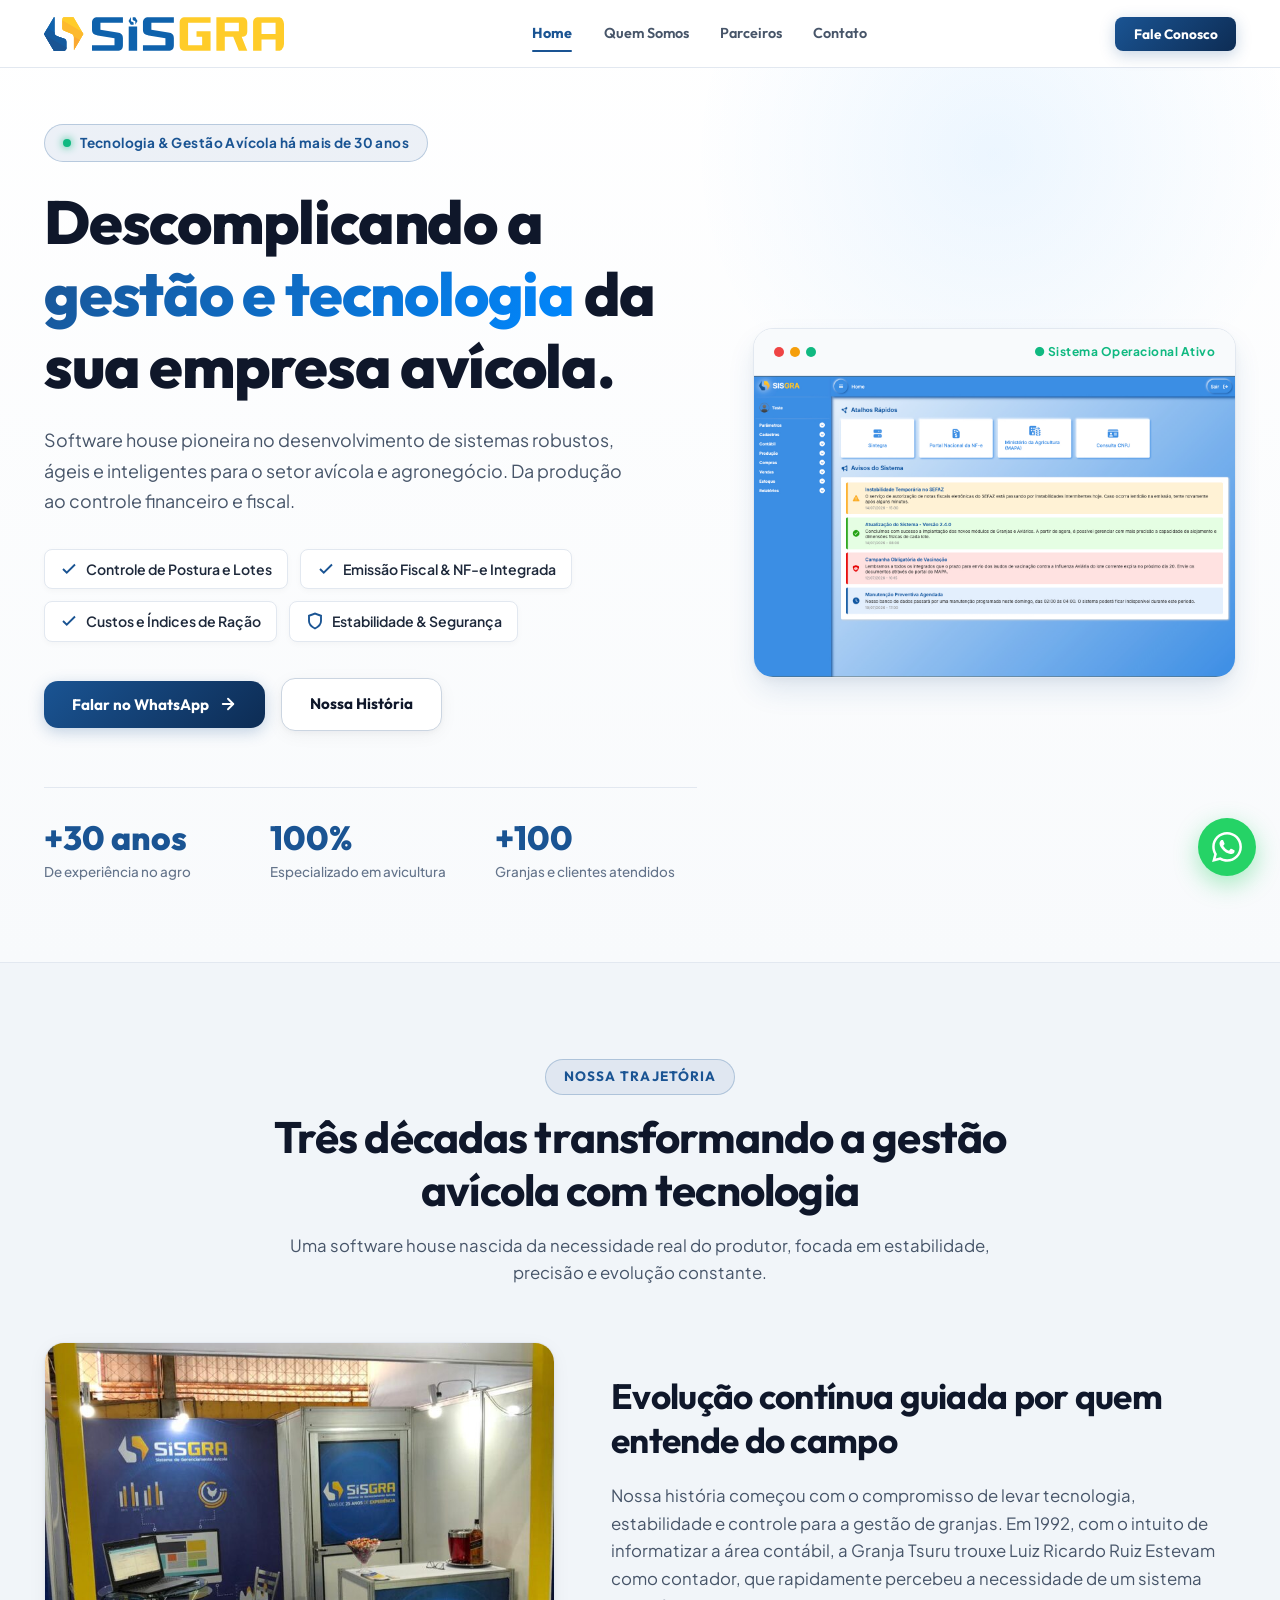
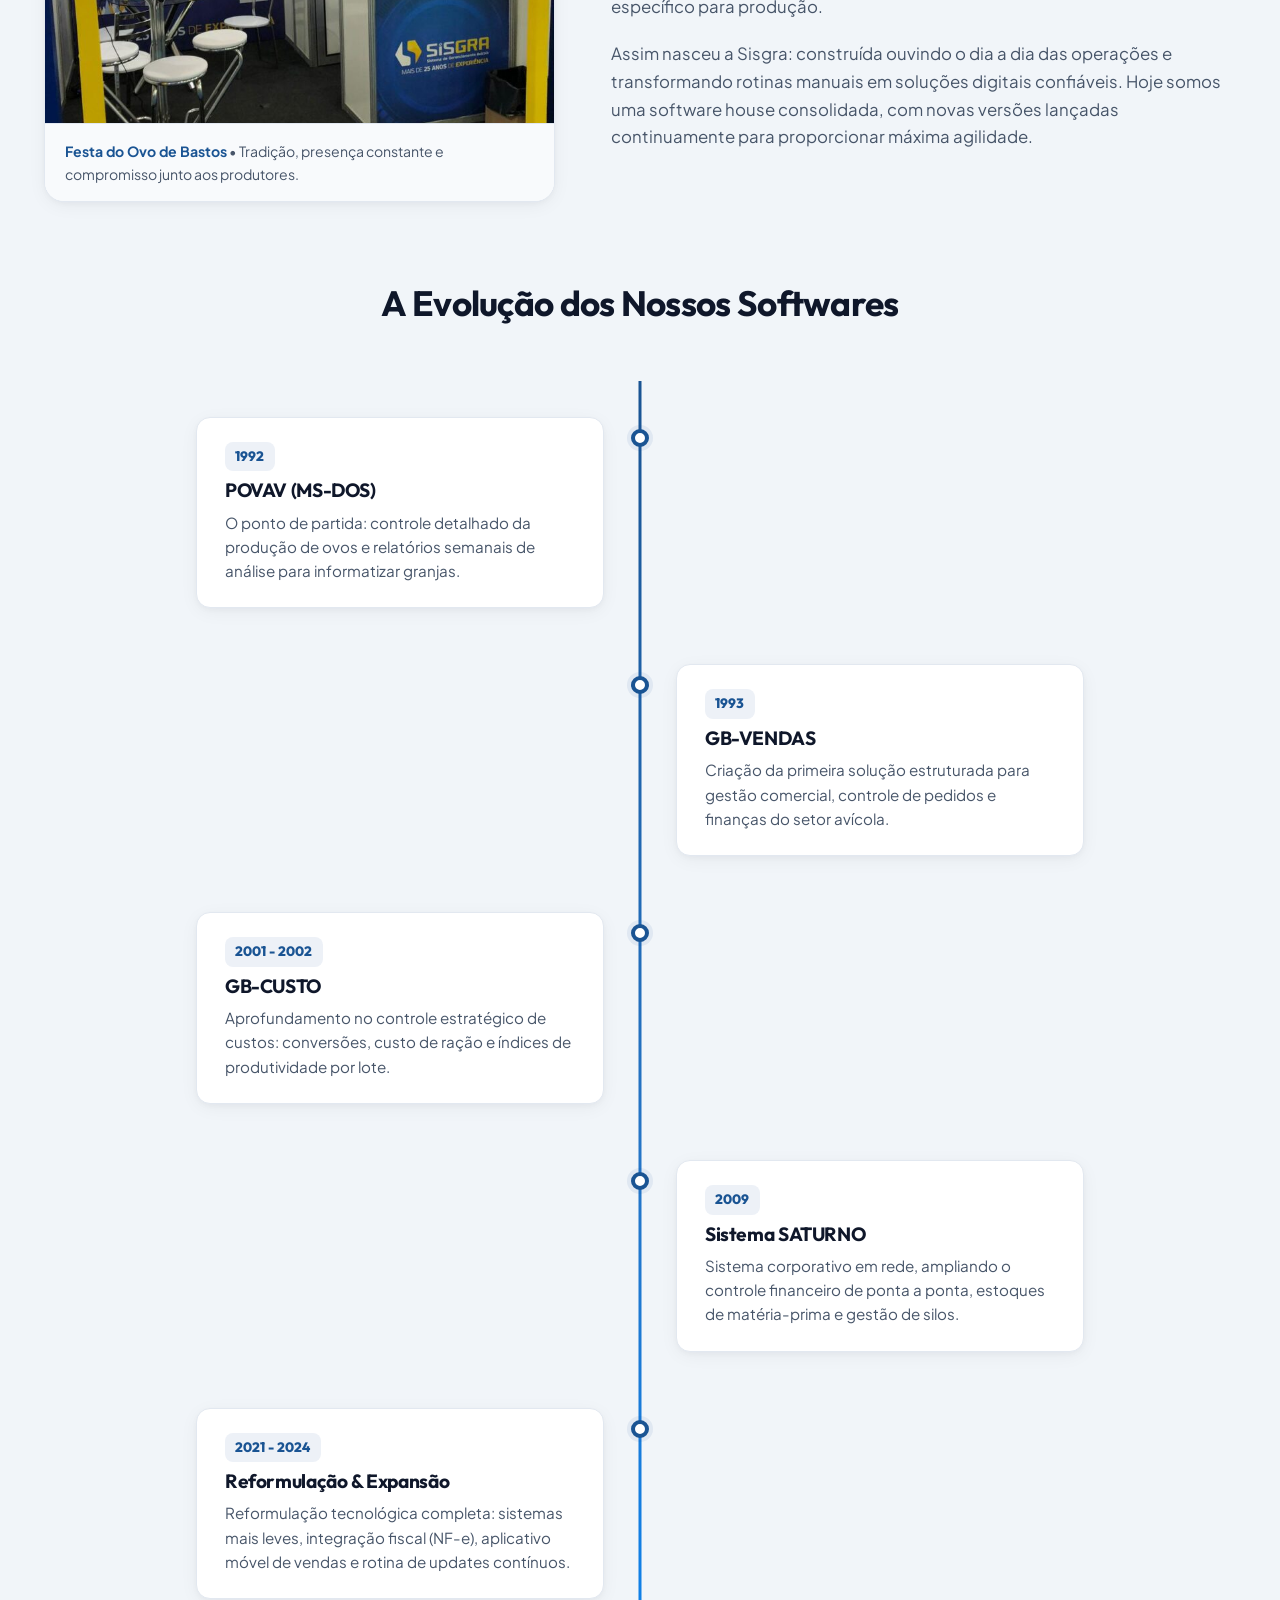
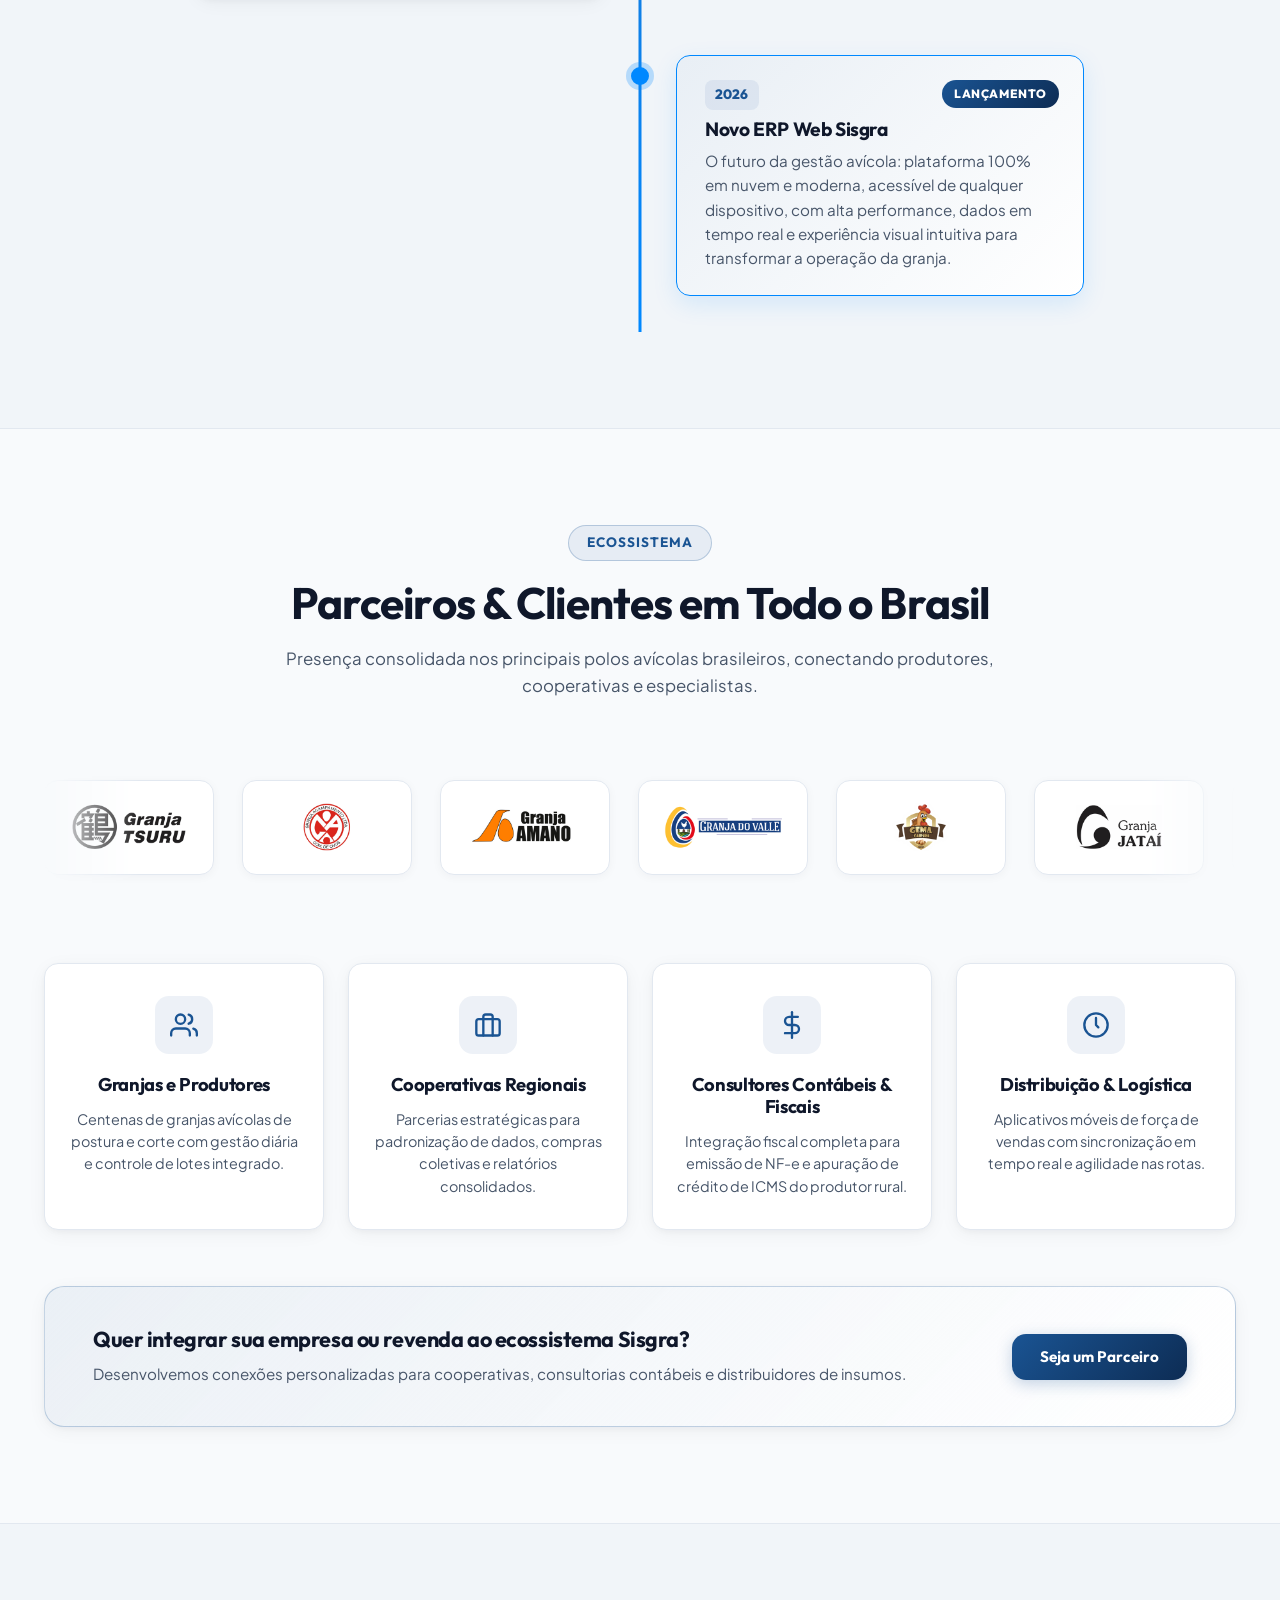
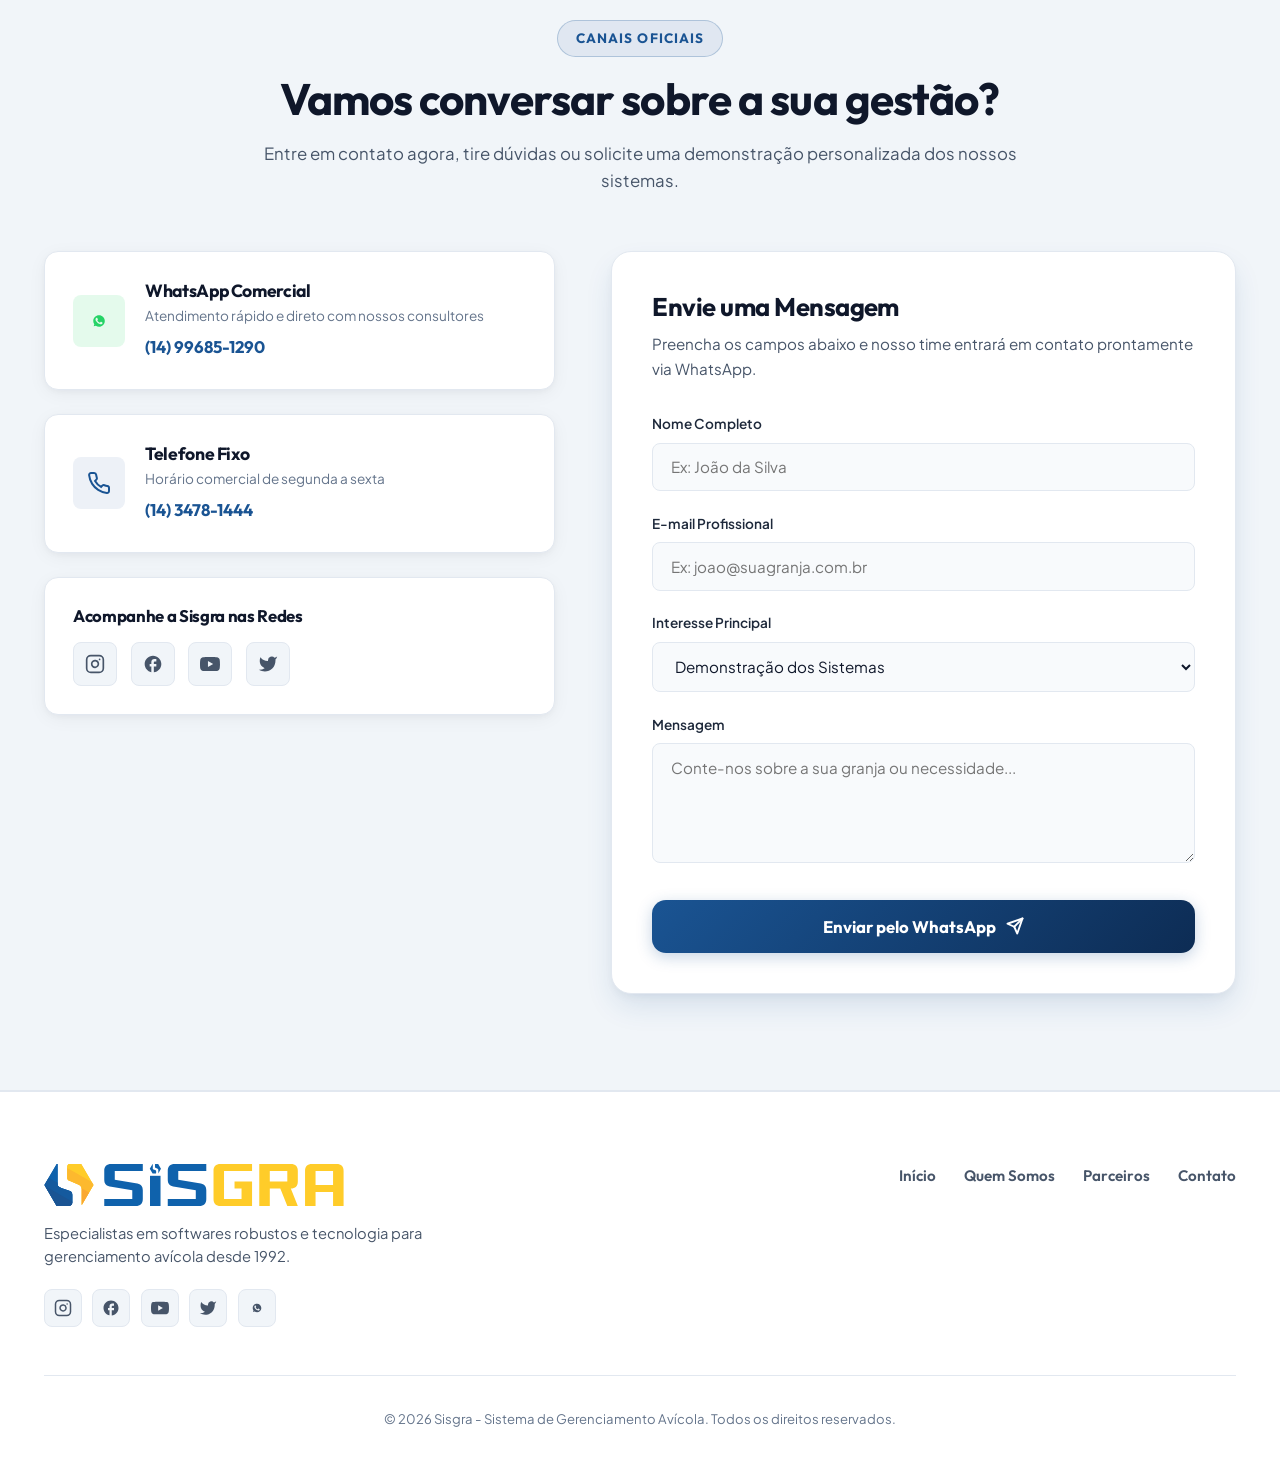
==== commit 364c6557: "feat: add partner logos, system images, and social media links to footer and navigation" ====
--- a/index.html
+++ b/index.html
@@ -4,14 +4,17 @@
 <head>
   <meta charset="UTF-8">
   <meta name="viewport" content="width=device-width, initial-scale=1.0">
-  
+
   <title>SISGRA | Software House - Sistema de Gerenciamento Avícola</title>
-  <meta name="description" content="Há mais de 30 anos desenvolvendo soluções de software robustas, ágeis e especializadas para a gestão avícola e agronegócio.">
+  <meta name="description"
+    content="Há mais de 30 anos desenvolvendo soluções de software robustas, ágeis e especializadas para a gestão avícola e agronegócio.">
 
   <!-- Google Fonts -->
   <link rel="preconnect" href="https://fonts.googleapis.com">
   <link rel="preconnect" href="https://fonts.gstatic.com" crossorigin>
-  <link href="https://fonts.googleapis.com/css2?family=Outfit:wght@500;600;700;800;900&family=Plus+Jakarta+Sans:wght@400;500;600;700&display=swap" rel="stylesheet">
+  <link
+    href="https://fonts.googleapis.com/css2?family=Outfit:wght@500;600;700;800;900&family=Plus+Jakarta+Sans:wght@400;500;600;700&display=swap"
+    rel="stylesheet">
 
   <!-- Stylesheets Separados por Sessão (Padrão leleo_monteiro_lp) -->
   <link rel="stylesheet" href="css/variables.css">
@@ -39,12 +42,8 @@
   <!-- Header Navigation -->
   <header class="site-header">
     <div class="container navbar-container">
-      <a href="#home" class="brand-link">
-        <img src="assets/images/sisgra-2.svg" alt="Sisgra Logo" class="brand-logo">
-        <div class="brand-text">
-          <span class="brand-name">SISGRA</span>
-          <span class="brand-title">Gestão Avícola Inteligente</span>
-        </div>
+      <a href="#home" class="brand-link" aria-label="Sisgra Início">
+        <img src="assets/images/sisgra-2.svg" alt="Sisgra Sistemas" class="brand-logo">
       </a>
 
       <nav class="desktop-nav">
@@ -57,7 +56,8 @@
       </nav>
 
       <div class="nav-actions">
-        <button class="btn btn-primary header-cta pulse-cta" onclick="openWhatsapp('Olá Sisgra, vim pelo menu do site e gostaria de falar com a equipe!')">
+        <button class="btn btn-primary header-cta pulse-cta"
+          onclick="openWhatsapp('Olá Sisgra, vim pelo menu do site e gostaria de falar com a equipe!')">
           <span>Fale Conosco</span>
         </button>
 
@@ -75,11 +75,7 @@
   <aside id="mobileDrawer" class="mobile-drawer">
     <div>
       <div class="brand-link" style="margin-bottom: 2rem;">
-        <img src="assets/images/sisgra-2.svg" alt="Sisgra Logo" class="brand-logo">
-        <div class="brand-text">
-          <span class="brand-name">SISGRA</span>
-          <span class="brand-title">Gestão Avícola Inteligente</span>
-        </div>
+        <img src="assets/images/sisgra-2.svg" alt="Sisgra Sistemas" class="brand-logo">
       </div>
 
       <ul class="mobile-nav-list">
@@ -91,19 +87,31 @@
     </div>
 
     <div class="mobile-drawer-footer">
-      <button class="btn btn-primary" style="width: 100%;" onclick="openWhatsapp('Olá Sisgra, vim pelo menu mobile do site!')">
+      <button class="btn btn-primary" style="width: 100%;"
+        onclick="openWhatsapp('Olá Sisgra, vim pelo menu mobile do site!')">
         <span>Falar no WhatsApp</span>
       </button>
 
       <div class="mobile-socials">
         <a href="javascript:void(0)" onclick="openInstagram()" class="mobile-social-icon" title="Instagram">
-          <svg width="20" height="20" viewBox="0 0 24 24" fill="none" stroke="currentColor" stroke-width="2" stroke-linecap="round" stroke-linejoin="round"><rect x="2" y="2" width="20" height="20" rx="5" ry="5"></rect><path d="M16 11.37A4 4 0 1 1 12.63 8 4 4 0 0 1 16 11.37z"></path><line x1="17.5" y1="6.5" x2="17.51" y2="6.5"></line></svg>
+          <svg width="20" height="20" viewBox="0 0 24 24" fill="none" stroke="currentColor" stroke-width="2"
+            stroke-linecap="round" stroke-linejoin="round">
+            <rect x="2" y="2" width="20" height="20" rx="5" ry="5"></rect>
+            <path d="M16 11.37A4 4 0 1 1 12.63 8 4 4 0 0 1 16 11.37z"></path>
+            <line x1="17.5" y1="6.5" x2="17.51" y2="6.5"></line>
+          </svg>
         </a>
         <a href="javascript:void(0)" onclick="openFacebook()" class="mobile-social-icon" title="Facebook">
-          <svg width="20" height="20" viewBox="0 0 24 24" fill="currentColor"><path d="M22 12c0-5.52-4.48-10-10-10S2 6.48 2 12c0 4.84 3.44 8.87 8 9.8V15H8v-3h2V9.5C10 7.57 11.57 6 13.5 6H16v3h-2c-.55 0-1 .45-1 1v2h3v3h-3v6.95C18.05 21.45 22 17.19 22 12z"/></svg>
+          <svg width="20" height="20" viewBox="0 0 24 24" fill="currentColor">
+            <path
+              d="M22 12c0-5.52-4.48-10-10-10S2 6.48 2 12c0 4.84 3.44 8.87 8 9.8V15H8v-3h2V9.5C10 7.57 11.57 6 13.5 6H16v3h-2c-.55 0-1 .45-1 1v2h3v3h-3v6.95C18.05 21.45 22 17.19 22 12z" />
+          </svg>
         </a>
         <a href="javascript:void(0)" onclick="openYoutube()" class="mobile-social-icon" title="YouTube">
-          <svg width="20" height="20" viewBox="0 0 24 24" fill="currentColor"><path d="M23.498 6.186a3.016 3.016 0 0 0-2.122-2.136C19.505 3.545 12 3.545 12 3.545s-7.505 0-9.377.505A3.017 3.017 0 0 0 .502 6.186C0 8.07 0 12 0 12s0 3.93.502 5.814a3.016 3.016 0 0 0 2.122 2.136c1.871.505 9.376.505 9.376.505s7.505 0 9.377-.505a3.015 3.015 0 0 0 2.122-2.136C24 15.93 24 12 24 12s0-3.93-.502-5.814zM9.545 15.568V8.432L15.818 12l-6.273 3.568z"/></svg>
+          <svg width="20" height="20" viewBox="0 0 24 24" fill="currentColor">
+            <path
+              d="M23.498 6.186a3.016 3.016 0 0 0-2.122-2.136C19.505 3.545 12 3.545 12 3.545s-7.505 0-9.377.505A3.017 3.017 0 0 0 .502 6.186C0 8.07 0 12 0 12s0 3.93.502 5.814a3.016 3.016 0 0 0 2.122 2.136c1.871.505 9.376.505 9.376.505s7.505 0 9.377-.505a3.015 3.015 0 0 0 2.122-2.136C24 15.93 24 12 24 12s0-3.93-.502-5.814zM9.545 15.568V8.432L15.818 12l-6.273 3.568z" />
+          </svg>
         </a>
       </div>
     </div>
@@ -127,28 +135,46 @@
           </h1>
 
           <p class="hero-subtitle">
-            Software house pioneira no desenvolvimento de sistemas robustos, ágeis e inteligentes para o setor avícola e agronegócio. Da produção ao controle financeiro e fiscal.
+            Software house pioneira no desenvolvimento de sistemas robustos, ágeis e inteligentes para o setor avícola e
+            agronegócio. Da produção ao controle financeiro e fiscal.
           </p>
 
           <div class="hero-highlights">
             <div class="highlight-chip">
-              <svg width="18" height="18" viewBox="0 0 24 24" fill="none" stroke="currentColor" stroke-width="2.5"><polyline points="20 6 9 17 4 12"></polyline></svg>
+              <svg width="18" height="18" viewBox="0 0 24 24" fill="none" stroke="currentColor" stroke-width="2.5">
+                <polyline points="20 6 9 17 4 12"></polyline>
+              </svg>
               <span>Controle de Postura e Lotes</span>
             </div>
             <div class="highlight-chip">
-              <svg width="18" height="18" viewBox="0 0 24 24" fill="none" stroke="currentColor" stroke-width="2.5"><polyline points="20 6 9 17 4 12"></polyline></svg>
+              <svg width="18" height="18" viewBox="0 0 24 24" fill="none" stroke="currentColor" stroke-width="2.5">
+                <polyline points="20 6 9 17 4 12"></polyline>
+              </svg>
               <span>Emissão Fiscal & NF-e Integrada</span>
             </div>
             <div class="highlight-chip">
-              <svg width="18" height="18" viewBox="0 0 24 24" fill="none" stroke="currentColor" stroke-width="2.5"><polyline points="20 6 9 17 4 12"></polyline></svg>
+              <svg width="18" height="18" viewBox="0 0 24 24" fill="none" stroke="currentColor" stroke-width="2.5">
+                <polyline points="20 6 9 17 4 12"></polyline>
+              </svg>
               <span>Custos e Índices de Ração</span>
             </div>
+            <div class="highlight-chip">
+              <svg width="18" height="18" viewBox="0 0 24 24" fill="none" stroke="currentColor" stroke-width="2.5">
+                <path d="M12 22s8-4 8-10V5l-8-3-8 3v7c0 6 8 10 8 10z"></path>
+              </svg>
+              <span>Estabilidade & Segurança</span>
+            </div>
           </div>
 
           <div class="hero-actions">
-            <button class="btn btn-primary hero-btn pulse-cta" onclick="openWhatsapp('Olá Sisgra, gostaria de conhecer as soluções para minha granja!')">
+            <button class="btn btn-primary hero-btn pulse-cta"
+              onclick="openWhatsapp('Olá Sisgra, gostaria de conhecer as soluções para minha granja!')">
               <span>Falar no WhatsApp</span>
-              <svg width="18" height="18" viewBox="0 0 24 24" fill="none" stroke="currentColor" stroke-width="2.5" stroke-linecap="round" stroke-linejoin="round"><line x1="5" y1="12" x2="19" y2="12"></line><polyline points="12 5 19 12 12 19"></polyline></svg>
+              <svg width="18" height="18" viewBox="0 0 24 24" fill="none" stroke="currentColor" stroke-width="2.5"
+                stroke-linecap="round" stroke-linejoin="round">
+                <line x1="5" y1="12" x2="19" y2="12"></line>
+                <polyline points="12 5 19 12 12 19"></polyline>
+              </svg>
             </button>
 
             <a href="#quem-somos" class="btn btn-secondary">
@@ -158,16 +184,17 @@
 
           <div class="hero-stats">
             <div class="stat-item">
-              <span class="stat-number count-up" data-final-value="30" data-prefix="+" data-suffix=" anos">+30 anos</span>
+              <span class="stat-number count-up" data-final-value="30" data-prefix="+" data-suffix=" anos">+30
+                anos</span>
               <span class="stat-label">De experiência no agro</span>
             </div>
             <div class="stat-item">
-              <span class="stat-number count-up" data-final-value="100" data-percentage="" data-suffix="%">100%</span>
+              <span class="stat-number count-up" data-final-value="100" data-suffix="%">100%</span>
               <span class="stat-label">Especializado em avicultura</span>
             </div>
             <div class="stat-item">
-              <span class="stat-number count-up" data-final-value="2026" data-prefix="" data-suffix="">2026</span>
-              <span class="stat-label">Lançamento Novo ERP Web</span>
+              <span class="stat-number count-up" data-final-value="100" data-prefix="+">+100</span>
+              <span class="stat-label">Granjas e clientes atendidos</span>
             </div>
           </div>
         </div>
@@ -184,17 +211,7 @@
             </div>
 
             <div class="card-content-preview">
-              <img src="assets/images/01sombra.jpg" alt="Sisgra - Gestão Avícola Inteligente" loading="lazy">
-            </div>
-
-            <div class="card-floating-badge">
-              <div class="floating-icon">
-                <svg width="22" height="22" viewBox="0 0 24 24" fill="none" stroke="currentColor" stroke-width="2"><path d="M12 22s8-4 8-10V5l-8-3-8 3v7c0 6 8 10 8 10z"></path></svg>
-              </div>
-              <div class="floating-text">
-                <strong>Estabilidade & Segurança</strong>
-                <span>Controle total da sua granja</span>
-              </div>
+              <img src="assets/system.jpg" alt="Sisgra - Sistema de Gestão Avícola" loading="lazy">
             </div>
           </div>
         </div>
@@ -208,16 +225,19 @@
           <span class="section-tag">Nossa Trajetória</span>
           <h2 class="section-title">Três décadas transformando a gestão avícola com tecnologia</h2>
           <p class="section-subtitle">
-            Uma software house nascida da necessidade real do produtor, focada em estabilidade, precisão e evolução constante.
+            Uma software house nascida da necessidade real do produtor, focada em estabilidade, precisão e evolução
+            constante.
           </p>
         </div>
 
         <div class="about-grid reveal-fade-up">
           <div class="about-image-wrapper">
             <div class="about-image-card">
-              <img src="assets/images/Sisgrafestadoovobastos2020-768x1024.jpeg" alt="Sisgra na Festa do Ovo de Bastos" loading="lazy">
+              <img src="assets/images/Sisgrafestadoovobastos2020-768x1024.jpeg" alt="Sisgra na Festa do Ovo de Bastos"
+                loading="lazy">
               <div class="about-image-caption">
-                <strong>Festa do Ovo de Bastos</strong> • Tradição, presença constante e compromisso junto aos produtores.
+                <strong>Festa do Ovo de Bastos</strong> • Tradição, presença constante e compromisso junto aos
+                produtores.
               </div>
             </div>
           </div>
@@ -225,10 +245,14 @@
           <div class="about-text-content">
             <h3>Evolução contínua guiada por quem entende do campo</h3>
             <p>
-              Nossa história começou com o compromisso de levar tecnologia, estabilidade e controle para a gestão de granjas. Em 1992, com o intuito de informatizar a área contábil, a Granja Tsuru trouxe Luiz Ricardo Ruiz Estevam como contador, que rapidamente percebeu a necessidade de um sistema específico para produção.
+              Nossa história começou com o compromisso de levar tecnologia, estabilidade e controle para a gestão de
+              granjas. Em 1992, com o intuito de informatizar a área contábil, a Granja Tsuru trouxe Luiz Ricardo Ruiz
+              Estevam como contador, que rapidamente percebeu a necessidade de um sistema específico para produção.
             </p>
             <p>
-              Assim nasceu a Sisgra: construída ouvindo o dia a dia das operações e transformando rotinas manuais em soluções digitais confiáveis. Hoje somos uma software house consolidada, com novas versões lançadas continuamente para proporcionar máxima agilidade.
+              Assim nasceu a Sisgra: construída ouvindo o dia a dia das operações e transformando rotinas manuais em
+              soluções digitais confiáveis. Hoje somos uma software house consolidada, com novas versões lançadas
+              continuamente para proporcionar máxima agilidade.
             </p>
           </div>
         </div>
@@ -241,7 +265,8 @@
             <div class="timeline-card">
               <span class="timeline-year">1992</span>
               <h4>POVAV (MS-DOS)</h4>
-              <p>O ponto de partida: controle detalhado da produção de ovos e relatórios semanais de análise para informatizar granjas.</p>
+              <p>O ponto de partida: controle detalhado da produção de ovos e relatórios semanais de análise para
+                informatizar granjas.</p>
             </div>
           </div>
 
@@ -250,7 +275,8 @@
             <div class="timeline-card">
               <span class="timeline-year">1993</span>
               <h4>GB-VENDAS</h4>
-              <p>Criação da primeira solução estruturada para gestão comercial, controle de pedidos e finanças do setor avícola.</p>
+              <p>Criação da primeira solução estruturada para gestão comercial, controle de pedidos e finanças do setor
+                avícola.</p>
             </div>
           </div>
 
@@ -259,7 +285,8 @@
             <div class="timeline-card">
               <span class="timeline-year">2001 - 2002</span>
               <h4>GB-CUSTO</h4>
-              <p>Aprofundamento no controle estratégico de custos: conversões, custo de ração e índices de produtividade por lote.</p>
+              <p>Aprofundamento no controle estratégico de custos: conversões, custo de ração e índices de produtividade
+                por lote.</p>
             </div>
           </div>
 
@@ -268,7 +295,8 @@
             <div class="timeline-card">
               <span class="timeline-year">2009</span>
               <h4>Sistema SATURNO</h4>
-              <p>Sistema corporativo em rede, ampliando o controle financeiro de ponta a ponta, estoques de matéria-prima e gestão de silos.</p>
+              <p>Sistema corporativo em rede, ampliando o controle financeiro de ponta a ponta, estoques de
+                matéria-prima e gestão de silos.</p>
             </div>
           </div>
 
@@ -277,7 +305,8 @@
             <div class="timeline-card">
               <span class="timeline-year">2021 - 2024</span>
               <h4>Reformulação & Expansão</h4>
-              <p>Reformulação tecnológica completa: sistemas mais leves, integração fiscal (NF-e), aplicativo móvel de vendas e rotina de updates contínuos.</p>
+              <p>Reformulação tecnológica completa: sistemas mais leves, integração fiscal (NF-e), aplicativo móvel de
+                vendas e rotina de updates contínuos.</p>
             </div>
           </div>
 
@@ -287,7 +316,9 @@
               <span class="timeline-year">2026</span>
               <span class="badge-new">Lançamento</span>
               <h4>Novo ERP Web Sisgra</h4>
-              <p>O futuro da gestão avícola: plataforma 100% em nuvem e moderna, acessível de qualquer dispositivo, com alta performance, dados em tempo real e experiência visual intuitiva para transformar a operação da granja.</p>
+              <p>O futuro da gestão avícola: plataforma 100% em nuvem e moderna, acessível de qualquer dispositivo, com
+                alta performance, dados em tempo real e experiência visual intuitiva para transformar a operação da
+                granja.</p>
             </div>
           </div>
         </div>
@@ -301,50 +332,141 @@
           <span class="section-tag">Ecossistema</span>
           <h2 class="section-title">Parceiros & Clientes em Todo o Brasil</h2>
           <p class="section-subtitle">
-            Presença consolidada nos principais polos avícolas brasileiros, conectando produtores, cooperativas e especialistas.
+            Presença consolidada nos principais polos avícolas brasileiros, conectando produtores, cooperativas e
+            especialistas.
           </p>
+        </div>
+
+        <!-- Carrossel de Logos de Parceiros -->
+        <div class="partners-carousel-wrapper reveal-fade-up">
+          <div class="partners-carousel-track">
+            <div class="partner-logo-item"><img src="assets/images/partners/tsuru.png" alt="Granja Tsuru"
+                loading="lazy"></div>
+            <div class="partner-logo-item"><img src="assets/images/partners/acampamento.png" alt="Ovos Acampamento"
+                loading="lazy"></div>
+            <div class="partner-logo-item"><img src="assets/images/partners/amano.png" alt="Granja Amano"
+                loading="lazy"></div>
+            <div class="partner-logo-item"><img src="assets/images/partners/dovalle.png" alt="Granja Do Valle"
+                loading="lazy"></div>
+            <div class="partner-logo-item"><img src="assets/images/partners/gemacaipira.png" alt="Gema Caipira"
+                loading="lazy"></div>
+            <div class="partner-logo-item"><img src="assets/images/partners/jatai.png" alt="Ovos Jataí" loading="lazy">
+            </div>
+            <div class="partner-logo-item"><img src="assets/images/partners/logocanaa.png" alt="Ovos Canaã"
+                loading="lazy"></div>
+            <div class="partner-logo-item"><img src="assets/images/partners/logofriolar.png" alt="Friolar"
+                loading="lazy"></div>
+            <div class="partner-logo-item"><img src="assets/images/partners/mariass.png" alt="Ovos Maria SS"
+                loading="lazy"></div>
+            <div class="partner-logo-item"><img src="assets/images/partners/serradourada.png" alt="Serra Dourada"
+                loading="lazy"></div>
+            <div class="partner-logo-item"><img src="assets/images/partners/soft.png" alt="Soft" loading="lazy"></div>
+            <div class="partner-logo-item"><img src="assets/images/partners/uemura.png" alt="Granja Uemura"
+                loading="lazy"></div>
+            <div class="partner-logo-item"><img src="assets/images/partners/gohara.png" alt="Granja Gohara"
+                loading="lazy"></div>
+            <div class="partner-logo-item"><img src="assets/images/partners/lobo.png" alt="Granja Lobo" loading="lazy">
+            </div>
+            <div class="partner-logo-item"><img src="assets/images/partners/shiro.png" alt="Granja Shiro"
+                loading="lazy"></div>
+
+            <!-- Duplicação para loop infinito -->
+            <div class="partner-logo-item"><img src="assets/images/partners/tsuru.png" alt="Granja Tsuru"
+                loading="lazy"></div>
+            <div class="partner-logo-item"><img src="assets/images/partners/acampamento.png" alt="Ovos Acampamento"
+                loading="lazy"></div>
+            <div class="partner-logo-item"><img src="assets/images/partners/amano.png" alt="Granja Amano"
+                loading="lazy"></div>
+            <div class="partner-logo-item"><img src="assets/images/partners/dovalle.png" alt="Granja Do Valle"
+                loading="lazy"></div>
+            <div class="partner-logo-item"><img src="assets/images/partners/gemacaipira.png" alt="Gema Caipira"
+                loading="lazy"></div>
+            <div class="partner-logo-item"><img src="assets/images/partners/jatai.png" alt="Ovos Jataí" loading="lazy">
+            </div>
+            <div class="partner-logo-item"><img src="assets/images/partners/logocanaa.png" alt="Ovos Canaã"
+                loading="lazy"></div>
+            <div class="partner-logo-item"><img src="assets/images/partners/logofriolar.png" alt="Friolar"
+                loading="lazy"></div>
+            <div class="partner-logo-item"><img src="assets/images/partners/mariass.png" alt="Ovos Maria SS"
+                loading="lazy"></div>
+            <div class="partner-logo-item"><img src="assets/images/partners/serradourada.png" alt="Serra Dourada"
+                loading="lazy"></div>
+            <div class="partner-logo-item"><img src="assets/images/partners/soft.png" alt="Soft" loading="lazy"></div>
+            <div class="partner-logo-item"><img src="assets/images/partners/uemura.png" alt="Granja Uemura"
+                loading="lazy"></div>
+            <div class="partner-logo-item"><img src="assets/images/partners/gohara.png" alt="Granja Gohara"
+                loading="lazy"></div>
+            <div class="partner-logo-item"><img src="assets/images/partners/lobo.png" alt="Granja Lobo" loading="lazy">
+            </div>
+            <div class="partner-logo-item"><img src="assets/images/partners/shiro.png" alt="Granja Shiro"
+                loading="lazy"></div>
+          </div>
         </div>
 
         <div class="partners-grid reveal-fade-up">
           <div class="partner-card">
             <div class="partner-icon">
-              <svg width="28" height="28" viewBox="0 0 24 24" fill="none" stroke="currentColor" stroke-width="2" stroke-linecap="round" stroke-linejoin="round"><path d="M17 21v-2a4 4 0 0 0-4-4H5a4 4 0 0 0-4 4v2"></path><circle cx="9" cy="7" r="4"></circle><path d="M23 21v-2a4 4 0 0 0-3-3.87"></path><path d="M16 3.13a4 4 0 0 1 0 7.75"></path></svg>
+              <svg width="28" height="28" viewBox="0 0 24 24" fill="none" stroke="currentColor" stroke-width="2"
+                stroke-linecap="round" stroke-linejoin="round">
+                <path d="M17 21v-2a4 4 0 0 0-4-4H5a4 4 0 0 0-4 4v2"></path>
+                <circle cx="9" cy="7" r="4"></circle>
+                <path d="M23 21v-2a4 4 0 0 0-3-3.87"></path>
+                <path d="M16 3.13a4 4 0 0 1 0 7.75"></path>
+              </svg>
             </div>
             <h4 class="partner-name">Granjas e Produtores</h4>
-            <p class="partner-desc">Centenas de granjas avícolas de postura e corte com gestão diária e controle de lotes integrado.</p>
+            <p class="partner-desc">Centenas de granjas avícolas de postura e corte com gestão diária e controle de
+              lotes integrado.</p>
           </div>
 
           <div class="partner-card">
             <div class="partner-icon">
-              <svg width="28" height="28" viewBox="0 0 24 24" fill="none" stroke="currentColor" stroke-width="2" stroke-linecap="round" stroke-linejoin="round"><rect x="2" y="7" width="20" height="14" rx="2" ry="2"></rect><path d="M16 21V5a2 2 0 0 0-2-2h-4a2 2 0 0 0-2 2v16"></path></svg>
+              <svg width="28" height="28" viewBox="0 0 24 24" fill="none" stroke="currentColor" stroke-width="2"
+                stroke-linecap="round" stroke-linejoin="round">
+                <rect x="2" y="7" width="20" height="14" rx="2" ry="2"></rect>
+                <path d="M16 21V5a2 2 0 0 0-2-2h-4a2 2 0 0 0-2 2v16"></path>
+              </svg>
             </div>
             <h4 class="partner-name">Cooperativas Regionais</h4>
-            <p class="partner-desc">Parcerias estratégicas para padronização de dados, compras coletivas e relatórios consolidados.</p>
+            <p class="partner-desc">Parcerias estratégicas para padronização de dados, compras coletivas e relatórios
+              consolidados.</p>
           </div>
 
           <div class="partner-card">
             <div class="partner-icon">
-              <svg width="28" height="28" viewBox="0 0 24 24" fill="none" stroke="currentColor" stroke-width="2" stroke-linecap="round" stroke-linejoin="round"><line x1="12" y1="1" x2="12" y2="23"></line><path d="M17 5H9.5a3.5 3.5 0 0 0 0 7h5a3.5 3.5 0 0 1 0 7H6"></path></svg>
+              <svg width="28" height="28" viewBox="0 0 24 24" fill="none" stroke="currentColor" stroke-width="2"
+                stroke-linecap="round" stroke-linejoin="round">
+                <line x1="12" y1="1" x2="12" y2="23"></line>
+                <path d="M17 5H9.5a3.5 3.5 0 0 0 0 7h5a3.5 3.5 0 0 1 0 7H6"></path>
+              </svg>
             </div>
             <h4 class="partner-name">Consultores Contábeis & Fiscais</h4>
-            <p class="partner-desc">Integração fiscal completa para emissão de NF-e e apuração de crédito de ICMS do produtor rural.</p>
+            <p class="partner-desc">Integração fiscal completa para emissão de NF-e e apuração de crédito de ICMS do
+              produtor rural.</p>
           </div>
 
           <div class="partner-card">
             <div class="partner-icon">
-              <svg width="28" height="28" viewBox="0 0 24 24" fill="none" stroke="currentColor" stroke-width="2" stroke-linecap="round" stroke-linejoin="round"><circle cx="12" cy="12" r="10"></circle><polyline points="12 6 12 12 14 14"></polyline></svg>
+              <svg width="28" height="28" viewBox="0 0 24 24" fill="none" stroke="currentColor" stroke-width="2"
+                stroke-linecap="round" stroke-linejoin="round">
+                <circle cx="12" cy="12" r="10"></circle>
+                <polyline points="12 6 12 12 14 14"></polyline>
+              </svg>
             </div>
             <h4 class="partner-name">Distribuição & Logística</h4>
-            <p class="partner-desc">Aplicativos móveis de força de vendas com sincronização em tempo real e agilidade nas rotas.</p>
+            <p class="partner-desc">Aplicativos móveis de força de vendas com sincronização em tempo real e agilidade
+              nas rotas.</p>
           </div>
         </div>
 
         <div class="partners-banner reveal-fade-up">
           <div class="partners-banner-content">
             <h4>Quer integrar sua empresa ou revenda ao ecossistema Sisgra?</h4>
-            <p>Desenvolvemos conexões personalizadas para cooperativas, consultorias contábeis e distribuidores de insumos.</p>
-          </div>
-          <button class="btn btn-primary" onclick="openWhatsapp('Olá Sisgra, tenho interesse em ser um parceiro comercial!')">
+            <p>Desenvolvemos conexões personalizadas para cooperativas, consultorias contábeis e distribuidores de
+              insumos.</p>
+          </div>
+          <button class="btn btn-primary"
+            onclick="openWhatsapp('Olá Sisgra, tenho interesse em ser um parceiro comercial!')">
             <span>Seja um Parceiro</span>
           </button>
         </div>
@@ -364,9 +486,13 @@
 
         <div class="contact-grid reveal-fade-up">
           <div class="contact-info">
-            <div class="contact-card" onclick="openWhatsapp('Olá Sisgra, gostaria de um atendimento via WhatsApp!')" style="cursor: pointer;">
+            <div class="contact-card" onclick="openWhatsapp('Olá Sisgra, gostaria de um atendimento via WhatsApp!')"
+              style="cursor: pointer;">
               <div class="contact-card-icon whatsapp">
-                <svg width="24" height="24" viewBox="0 0 24 24" fill="currentColor"><path d="M12.031 6.172c-3.181 0-5.767 2.586-5.768 5.766-.001 1.298.38 2.27 1.019 3.287l-.582 2.128 2.182-.573c.978.58 1.911.928 3.145.929 3.178 0 5.767-2.587 5.768-5.766.001-3.187-2.575-5.77-5.764-5.771zm3.392 8.244c-.144.405-.837.774-1.17.824-.299.045-.677.063-1.092-.069-.252-.08-.575-.187-.988-.365-1.739-.751-2.874-2.502-2.961-2.617-.087-.116-.708-.94-.708-1.793s.448-1.273.607-1.446c.159-.173.346-.217.462-.217l.332.006c.106.005.249-.04.39.298.144.347.491 1.2.534 1.287.043.087.072.188.014.304-.058.116-.087.188-.173.289l-.26.303c-.087.087-.177.182-.076.355.101.173.449.741.964 1.201.662.591 1.221.774 1.394.86.173.086.275.072.376-.044.101-.116.433-.506.549-.68.116-.173.231-.145.39-.087s1.011.477 1.184.564.289.13.332.202c.043.073.043.419-.101.824z"/></svg>
+                <svg width="24" height="24" viewBox="0 0 24 24" fill="currentColor">
+                  <path
+                    d="M12.031 6.172c-3.181 0-5.767 2.586-5.768 5.766-.001 1.298.38 2.27 1.019 3.287l-.582 2.128 2.182-.573c.978.58 1.911.928 3.145.929 3.178 0 5.767-2.587 5.768-5.766.001-3.187-2.575-5.77-5.764-5.771zm3.392 8.244c-.144.405-.837.774-1.17.824-.299.045-.677.063-1.092-.069-.252-.08-.575-.187-.988-.365-1.739-.751-2.874-2.502-2.961-2.617-.087-.116-.708-.94-.708-1.793s.448-1.273.607-1.446c.159-.173.346-.217.462-.217l.332.006c.106.005.249-.04.39.298.144.347.491 1.2.534 1.287.043.087.072.188.014.304-.058.116-.087.188-.173.289l-.26.303c-.087.087-.177.182-.076.355.101.173.449.741.964 1.201.662.591 1.221.774 1.394.86.173.086.275.072.376-.044.101-.116.433-.506.549-.68.116-.173.231-.145.39-.087s1.011.477 1.184.564.289.13.332.202c.043.073.043.419-.101.824z" />
+                </svg>
               </div>
               <div class="contact-card-info">
                 <h4>WhatsApp Comercial</h4>
@@ -377,7 +503,11 @@
 
             <div class="contact-card">
               <div class="contact-card-icon">
-                <svg width="24" height="24" viewBox="0 0 24 24" fill="none" stroke="currentColor" stroke-width="2"><path d="M22 16.92v3a2 2 0 0 1-2.18 2 19.79 19.79 0 0 1-8.63-3.07 19.5 19.5 0 0 1-6-6 19.79 19.79 0 0 1-3.07-8.67A2 2 0 0 1 4.11 2h3a2 2 0 0 1 2 1.72 12.84 12.84 0 0 0 .7 2.81 2 2 0 0 1-.45 2.11L8.09 9.91a16 16 0 0 0 6 6l1.27-1.27a2 2 0 0 1 2.11-.45 12.84 12.84 0 0 0 2.81.7A2 2 0 0 1 22 16.92z"></path></svg>
+                <svg width="24" height="24" viewBox="0 0 24 24" fill="none" stroke="currentColor" stroke-width="2">
+                  <path
+                    d="M22 16.92v3a2 2 0 0 1-2.18 2 19.79 19.79 0 0 1-8.63-3.07 19.5 19.5 0 0 1-6-6 19.79 19.79 0 0 1-3.07-8.67A2 2 0 0 1 4.11 2h3a2 2 0 0 1 2 1.72 12.84 12.84 0 0 0 .7 2.81 2 2 0 0 1-.45 2.11L8.09 9.91a16 16 0 0 0 6 6l1.27-1.27a2 2 0 0 1 2.11-.45 12.84 12.84 0 0 0 2.81.7A2 2 0 0 1 22 16.92z">
+                  </path>
+                </svg>
               </div>
               <div class="contact-card-info">
                 <h4>Telefone Fixo</h4>
@@ -390,16 +520,30 @@
               <h4 class="social-links-title">Acompanhe a Sisgra nas Redes</h4>
               <div class="social-links">
                 <a href="javascript:void(0)" onclick="openInstagram()" class="social-btn" title="Instagram">
-                  <svg width="20" height="20" viewBox="0 0 24 24" fill="none" stroke="currentColor" stroke-width="2" stroke-linecap="round" stroke-linejoin="round"><rect x="2" y="2" width="20" height="20" rx="5" ry="5"></rect><path d="M16 11.37A4 4 0 1 1 12.63 8 4 4 0 0 1 16 11.37z"></path><line x1="17.5" y1="6.5" x2="17.51" y2="6.5"></line></svg>
+                  <svg width="20" height="20" viewBox="0 0 24 24" fill="none" stroke="currentColor" stroke-width="2"
+                    stroke-linecap="round" stroke-linejoin="round">
+                    <rect x="2" y="2" width="20" height="20" rx="5" ry="5"></rect>
+                    <path d="M16 11.37A4 4 0 1 1 12.63 8 4 4 0 0 1 16 11.37z"></path>
+                    <line x1="17.5" y1="6.5" x2="17.51" y2="6.5"></line>
+                  </svg>
                 </a>
                 <a href="javascript:void(0)" onclick="openFacebook()" class="social-btn" title="Facebook">
-                  <svg width="20" height="20" viewBox="0 0 24 24" fill="currentColor"><path d="M22 12c0-5.52-4.48-10-10-10S2 6.48 2 12c0 4.84 3.44 8.87 8 9.8V15H8v-3h2V9.5C10 7.57 11.57 6 13.5 6H16v3h-2c-.55 0-1 .45-1 1v2h3v3h-3v6.95C18.05 21.45 22 17.19 22 12z"/></svg>
+                  <svg width="20" height="20" viewBox="0 0 24 24" fill="currentColor">
+                    <path
+                      d="M22 12c0-5.52-4.48-10-10-10S2 6.48 2 12c0 4.84 3.44 8.87 8 9.8V15H8v-3h2V9.5C10 7.57 11.57 6 13.5 6H16v3h-2c-.55 0-1 .45-1 1v2h3v3h-3v6.95C18.05 21.45 22 17.19 22 12z" />
+                  </svg>
                 </a>
                 <a href="javascript:void(0)" onclick="openYoutube()" class="social-btn" title="YouTube">
-                  <svg width="20" height="20" viewBox="0 0 24 24" fill="currentColor"><path d="M23.498 6.186a3.016 3.016 0 0 0-2.122-2.136C19.505 3.545 12 3.545 12 3.545s-7.505 0-9.377.505A3.017 3.017 0 0 0 .502 6.186C0 8.07 0 12 0 12s0 3.93.502 5.814a3.016 3.016 0 0 0 2.122 2.136c1.871.505 9.376.505 9.376.505s7.505 0 9.377-.505a3.015 3.015 0 0 0 2.122-2.136C24 15.93 24 12 24 12s0-3.93-.502-5.814zM9.545 15.568V8.432L15.818 12l-6.273 3.568z"/></svg>
+                  <svg width="20" height="20" viewBox="0 0 24 24" fill="currentColor">
+                    <path
+                      d="M23.498 6.186a3.016 3.016 0 0 0-2.122-2.136C19.505 3.545 12 3.545 12 3.545s-7.505 0-9.377.505A3.017 3.017 0 0 0 .502 6.186C0 8.07 0 12 0 12s0 3.93.502 5.814a3.016 3.016 0 0 0 2.122 2.136c1.871.505 9.376.505 9.376.505s7.505 0 9.377-.505a3.015 3.015 0 0 0 2.122-2.136C24 15.93 24 12 24 12s0-3.93-.502-5.814zM9.545 15.568V8.432L15.818 12l-6.273 3.568z" />
+                  </svg>
                 </a>
                 <a href="javascript:void(0)" onclick="openTwitter()" class="social-btn" title="Twitter / X">
-                  <svg width="20" height="20" viewBox="0 0 24 24" fill="currentColor"><path d="M23 3a10.9 10.9 0 0 1-3.14 1.53 4.48 4.48 0 0 0-7.86 3v1A10.66 10.66 0 0 1 3 4s-4 9 5 13a11.64 11.64 0 0 1-7 2c9 5 20 0 20-11.5a4.5 4.5 0 0 0-.08-.83A7.72 7.72 0 0 0 23 3z"/></svg>
+                  <svg width="20" height="20" viewBox="0 0 24 24" fill="currentColor">
+                    <path
+                      d="M23 3a10.9 10.9 0 0 1-3.14 1.53 4.48 4.48 0 0 0-7.86 3v1A10.66 10.66 0 0 1 3 4s-4 9 5 13a11.64 11.64 0 0 1-7 2c9 5 20 0 20-11.5a4.5 4.5 0 0 0-.08-.83A7.72 7.72 0 0 0 23 3z" />
+                  </svg>
                 </a>
               </div>
             </div>
@@ -433,12 +577,17 @@
 
               <div class="form-group">
                 <label for="message" class="form-label">Mensagem</label>
-                <textarea id="message" class="form-textarea" placeholder="Conte-nos sobre a sua granja ou necessidade..." required></textarea>
+                <textarea id="message" class="form-textarea"
+                  placeholder="Conte-nos sobre a sua granja ou necessidade..." required></textarea>
               </div>
 
               <button type="submit" class="btn btn-primary btn-submit">
                 <span>Enviar pelo WhatsApp</span>
-                <svg width="18" height="18" viewBox="0 0 24 24" fill="none" stroke="currentColor" stroke-width="2.5" stroke-linecap="round" stroke-linejoin="round"><line x1="22" y1="2" x2="11" y2="13"></line><polygon points="22 2 15 22 11 13 2 9 22 2"></polygon></svg>
+                <svg width="18" height="18" viewBox="0 0 24 24" fill="none" stroke="currentColor" stroke-width="2.5"
+                  stroke-linecap="round" stroke-linejoin="round">
+                  <line x1="22" y1="2" x2="11" y2="13"></line>
+                  <polygon points="22 2 15 22 11 13 2 9 22 2"></polygon>
+                </svg>
               </button>
             </form>
           </div>
@@ -454,6 +603,46 @@
         <div class="footer-brand">
           <img src="assets/images/sisgra-2.svg" alt="Sisgra Sistemas" class="footer-logo">
           <p>Especialistas em softwares robustos e tecnologia para gerenciamento avícola desde 1992.</p>
+
+          <div class="footer-socials">
+            <a href="https://www.instagram.com/sisgra/" target="_blank" rel="noopener noreferrer"
+              class="footer-social-btn" title="Instagram">
+              <svg width="18" height="18" viewBox="0 0 24 24" fill="none" stroke="currentColor" stroke-width="2"
+                stroke-linecap="round" stroke-linejoin="round">
+                <rect x="2" y="2" width="20" height="20" rx="5" ry="5"></rect>
+                <path d="M16 11.37A4 4 0 1 1 12.63 8 4 4 0 0 1 16 11.37z"></path>
+                <line x1="17.5" y1="6.5" x2="17.51" y2="6.5"></line>
+              </svg>
+            </a>
+            <a href="https://www.facebook.com/SisgraAvicultura" target="_blank" rel="noopener noreferrer"
+              class="footer-social-btn" title="Facebook">
+              <svg width="18" height="18" viewBox="0 0 24 24" fill="currentColor">
+                <path
+                  d="M22 12c0-5.52-4.48-10-10-10S2 6.48 2 12c0 4.84 3.44 8.87 8 9.8V15H8v-3h2V9.5C10 7.57 11.57 6 13.5 6H16v3h-2c-.55 0-1 .45-1 1v2h3v3h-3v6.95C18.05 21.45 22 17.19 22 12z" />
+              </svg>
+            </a>
+            <a href="https://www.youtube.com/channel/UC3rzWiqxX7A8O26vVP5CwmQ" target="_blank" rel="noopener noreferrer"
+              class="footer-social-btn" title="YouTube">
+              <svg width="18" height="18" viewBox="0 0 24 24" fill="currentColor">
+                <path
+                  d="M23.498 6.186a3.016 3.016 0 0 0-2.122-2.136C19.505 3.545 12 3.545 12 3.545s-7.505 0-9.377.505A3.017 3.017 0 0 0 .502 6.186C0 8.07 0 12 0 12s0 3.93.502 5.814a3.016 3.016 0 0 0 2.122 2.136c1.871.505 9.376.505 9.376.505s7.505 0 9.377-.505a3.015 3.015 0 0 0 2.122-2.136C24 15.93 24 12 24 12s0-3.93-.502-5.814zM9.545 15.568V8.432L15.818 12l-6.273 3.568z" />
+              </svg>
+            </a>
+            <a href="https://twitter.com/SisgraSistemas" target="_blank" rel="noopener noreferrer"
+              class="footer-social-btn" title="Twitter / X">
+              <svg width="18" height="18" viewBox="0 0 24 24" fill="currentColor">
+                <path
+                  d="M23 3a10.9 10.9 0 0 1-3.14 1.53 4.48 4.48 0 0 0-7.86 3v1A10.66 10.66 0 0 1 3 4s-4 9 5 13a11.64 11.64 0 0 1-7 2c9 5 20 0 20-11.5a4.5 4.5 0 0 0-.08-.83A7.72 7.72 0 0 0 23 3z" />
+              </svg>
+            </a>
+            <a href="https://wa.me/5514996851290" target="_blank" rel="noopener noreferrer"
+              class="footer-social-btn whatsapp" title="WhatsApp Oficial">
+              <svg width="18" height="18" viewBox="0 0 24 24" fill="currentColor">
+                <path
+                  d="M12.031 6.172c-3.181 0-5.767 2.586-5.768 5.766-.001 1.298.38 2.27 1.019 3.287l-.582 2.128 2.182-.573c.978.58 1.911.928 3.145.929 3.178 0 5.767-2.587 5.768-5.766.001-3.187-2.575-5.77-5.764-5.771zm3.392 8.244c-.144.405-.837.774-1.17.824-.299.045-.677.063-1.092-.069-.252-.08-.575-.187-.988-.365-1.739-.751-2.874-2.502-2.961-2.617-.087-.116-.708-.94-.708-1.793s.448-1.273.607-1.446c.159-.173.346-.217.462-.217l.332.006c.106.005.249-.04.39.298.144.347.491 1.2.534 1.287.043.087.072.188.014.304-.058.116-.087.188-.173.289l-.26.303c-.087.087-.177.182-.076.355.101.173.449.741.964 1.201.662.591 1.221.774 1.394.86.173.086.275.072.376-.044.101-.116.433-.506.549-.68.116-.173.231-.145.39-.087s1.011.477 1.184.564.289.13.332.202c.043.073.043.419-.101.824z" />
+              </svg>
+            </a>
+          </div>
         </div>
 
         <div class="footer-links">
@@ -472,10 +661,14 @@
 
   <!-- Widgets Flutuantes -->
   <a class="back-to-top" href="#home" title="Voltar ao Topo">▲</a>
-  <div class="whatsapp-float pulse-cta" onclick="openWhatsapp()" title="Falar no WhatsApp" role="button" aria-label="WhatsApp">
+  <div class="whatsapp-float pulse-cta" onclick="openWhatsapp()" title="Falar no WhatsApp" role="button"
+    aria-label="WhatsApp">
     <span class="whatsapp-tooltip">Fale com a Sisgra!</span>
-    <svg viewBox="0 0 24 24"><path d="M.057 24l1.687-6.163c-1.041-1.804-1.588-3.849-1.587-5.946.003-6.556 5.338-11.891 11.893-11.891 3.181.001 6.167 1.24 8.413 3.488 2.245 2.248 3.481 5.236 3.48 8.414-.003 6.557-5.338 11.892-11.893 11.892-1.99-.001-3.951-.5-5.688-1.448l-6.305 1.654zm6.597-3.807c1.676.995 3.276 1.591 5.392 1.592 5.448 0 9.886-4.434 9.889-9.885.002-5.462-4.415-9.89-9.881-9.892-5.452 0-9.887 4.434-9.889 9.884-.001 2.225.651 3.891 1.746 5.634l-.999 3.648 3.742-.981zm11.387-5.464c-.074-.124-.272-.198-.57-.347-.297-.149-1.758-.868-2.031-.967-.272-.099-.47-.149-.669.149-.198.297-.768.967-.941 1.165-.173.198-.347.223-.644.074-.297-.149-1.255-.462-2.39-1.475-.883-.788-1.48-1.761-1.653-2.059-.173-.297-.018-.458.13-.606.134-.133.297-.347.446-.521.151-.172.2-.296.3-.495.099-.198.05-.372-.025-.521-.075-.148-.669-1.611-.916-2.206-.242-.579-.487-.501-.669-.51l-.57-.01c-.198 0-.52.074-.792.372s-1.04 1.016-1.04 2.479 1.065 2.876 1.213 3.074c.149.198 2.095 3.2 5.076 4.487.709.306 1.263.489 1.694.626.712.226 1.36.194 1.872.118.571-.085 1.758-.719 2.006-1.413.248-.695.248-1.29.173-1.414z"/></svg>
+    <svg viewBox="0 0 24 24">
+      <path
+        d="M.057 24l1.687-6.163c-1.041-1.804-1.588-3.849-1.587-5.946.003-6.556 5.338-11.891 11.893-11.891 3.181.001 6.167 1.24 8.413 3.488 2.245 2.248 3.481 5.236 3.48 8.414-.003 6.557-5.338 11.892-11.893 11.892-1.99-.001-3.951-.5-5.688-1.448l-6.305 1.654zm6.597-3.807c1.676.995 3.276 1.591 5.392 1.592 5.448 0 9.886-4.434 9.889-9.885.002-5.462-4.415-9.89-9.881-9.892-5.452 0-9.887 4.434-9.889 9.884-.001 2.225.651 3.891 1.746 5.634l-.999 3.648 3.742-.981zm11.387-5.464c-.074-.124-.272-.198-.57-.347-.297-.149-1.758-.868-2.031-.967-.272-.099-.47-.149-.669.149-.198.297-.768.967-.941 1.165-.173.198-.347.223-.644.074-.297-.149-1.255-.462-2.39-1.475-.883-.788-1.48-1.761-1.653-2.059-.173-.297-.018-.458.13-.606.134-.133.297-.347.446-.521.151-.172.2-.296.3-.495.099-.198.05-.372-.025-.521-.075-.148-.669-1.611-.916-2.206-.242-.579-.487-.501-.669-.51l-.57-.01c-.198 0-.52.074-.792.372s-1.04 1.016-1.04 2.479 1.065 2.876 1.213 3.074c.149.198 2.095 3.2 5.076 4.487.709.306 1.263.489 1.694.626.712.226 1.36.194 1.872.118.571-.085 1.758-.719 2.006-1.413.248-.695.248-1.29.173-1.414z" />
+    </svg>
   </div>
 </body>
 
-</html>
+</html>
--- a/css/menu.css
+++ b/css/menu.css
@@ -42,9 +42,9 @@
 }
 
 .brand-logo {
-  height: 38px;
+  height: 36px;
   width: auto;
-  max-width: 140px;
+  max-width: 240px;
   border-radius: var(--radius-sm);
   transition: transform var(--transition-fast);
 }
--- a/css/parceiros.css
+++ b/css/parceiros.css
@@ -1,8 +1,72 @@
 /* ==========================================================================
-   SISGRA - PARCEIROS & CLIENTES (css/parceiros.css)
+   SISGRA - PARCEIROS & CARROSSEL DE CLIENTES (css/parceiros.css)
    Cores Claras Institucionais
    ========================================================================== */
 
+/* Carrossel de Logos de Parceiros (Marquee Infinito) */
+.partners-carousel-wrapper {
+  overflow: hidden;
+  position: relative;
+  width: 100%;
+  margin-bottom: 4rem;
+  padding: 1.5rem 0;
+  mask-image: linear-gradient(to right, transparent, black 8%, black 92%, transparent);
+  -webkit-mask-image: linear-gradient(to right, transparent, black 8%, black 92%, transparent);
+}
+
+.partners-carousel-track {
+  display: flex;
+  gap: 1.75rem;
+  width: max-content;
+  animation: scrollPartners 32s linear infinite;
+}
+
+.partners-carousel-track:hover {
+  animation-play-state: paused;
+}
+
+@keyframes scrollPartners {
+  0% {
+    transform: translateX(0);
+  }
+  100% {
+    transform: translateX(-50%);
+  }
+}
+
+.partner-logo-item {
+  width: 170px;
+  height: 95px;
+  background: #FFFFFF;
+  border: 1px solid var(--border-subtle);
+  border-radius: var(--radius-md);
+  padding: 1rem 1.25rem;
+  display: flex;
+  align-items: center;
+  justify-content: center;
+  box-shadow: 0 2px 10px rgba(15, 23, 42, 0.04);
+  transition: all var(--transition-base);
+  flex-shrink: 0;
+}
+
+.partner-logo-item:hover {
+  transform: translateY(-4px);
+  border-color: var(--primary-color);
+  box-shadow: var(--shadow-hover);
+}
+
+.partner-logo-item img {
+  max-width: 100%;
+  max-height: 100%;
+  object-fit: contain;
+  transition: transform var(--transition-fast);
+}
+
+.partner-logo-item:hover img {
+  transform: scale(1.06);
+}
+
+/* Grid de Categorias */
 .partners-grid {
   display: grid;
   grid-template-columns: repeat(4, 1fr);
@@ -99,4 +163,10 @@
   .partners-grid {
     grid-template-columns: 1fr;
   }
+
+  .partner-logo-item {
+    width: 140px;
+    height: 80px;
+    padding: 0.75rem 1rem;
+  }
 }
--- a/css/footer.css
+++ b/css/footer.css
@@ -1,6 +1,6 @@
 /* ==========================================================================
    SISGRA - RODAPÉ (css/footer.css)
-   Cores Claras Institucionais
+   Cores Claras Institucionais com Redes Sociais Integradas
    ========================================================================== */
 
 .site-footer {
@@ -12,19 +12,19 @@
 .footer-content {
   display: flex;
   justify-content: space-between;
-  align-items: center;
-  gap: 2rem;
+  align-items: flex-start;
+  gap: 2.5rem;
   padding-bottom: 3rem;
   border-bottom: 1px solid var(--border-subtle);
   margin-bottom: 2rem;
 }
 
 .footer-brand {
-  max-width: 420px;
+  max-width: 440px;
 }
 
 .footer-logo {
-  height: 46px;
+  height: 42px;
   width: auto;
   margin-bottom: 1rem;
 }
@@ -33,6 +33,39 @@
   font-size: 0.92rem;
   color: var(--text-muted);
   line-height: 1.6;
+  margin-bottom: 1.25rem;
+}
+
+/* Redes Sociais no Footer */
+.footer-socials {
+  display: flex;
+  align-items: center;
+  gap: 0.65rem;
+}
+
+.footer-social-btn {
+  width: 38px;
+  height: 38px;
+  border-radius: var(--radius-sm);
+  background: #F1F5F9;
+  border: 1px solid var(--border-subtle);
+  color: var(--text-muted);
+  display: flex;
+  align-items: center;
+  justify-content: center;
+  transition: all var(--transition-fast);
+}
+
+.footer-social-btn:hover {
+  background: var(--primary-color);
+  border-color: var(--primary-color);
+  color: #FFFFFF;
+  transform: translateY(-2px);
+}
+
+.footer-social-btn.whatsapp:hover {
+  background: var(--color-whatsapp);
+  border-color: var(--color-whatsapp);
 }
 
 .footer-links {
@@ -64,7 +97,12 @@
 @media (max-width: 768px) {
   .footer-content {
     flex-direction: column;
+    align-items: center;
     text-align: center;
+  }
+
+  .footer-socials {
+    justify-content: center;
   }
 
   .footer-links {
